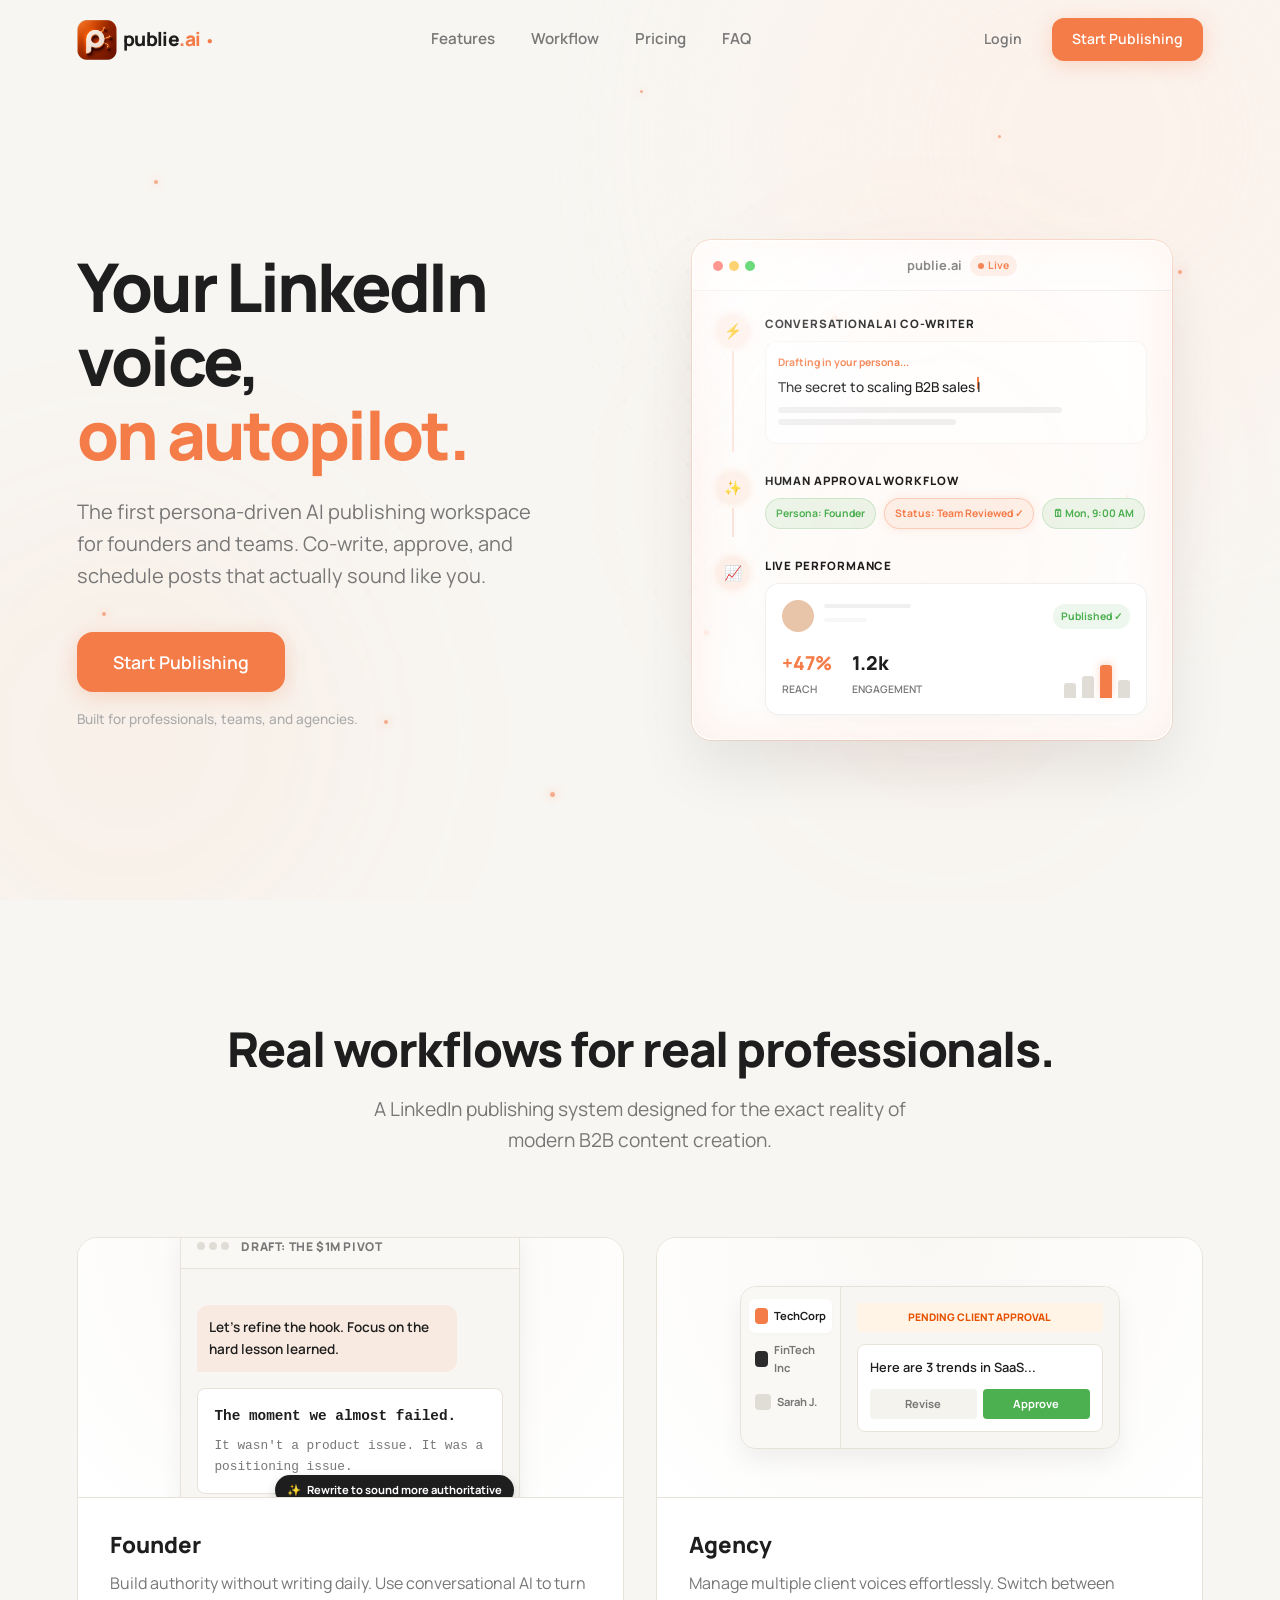
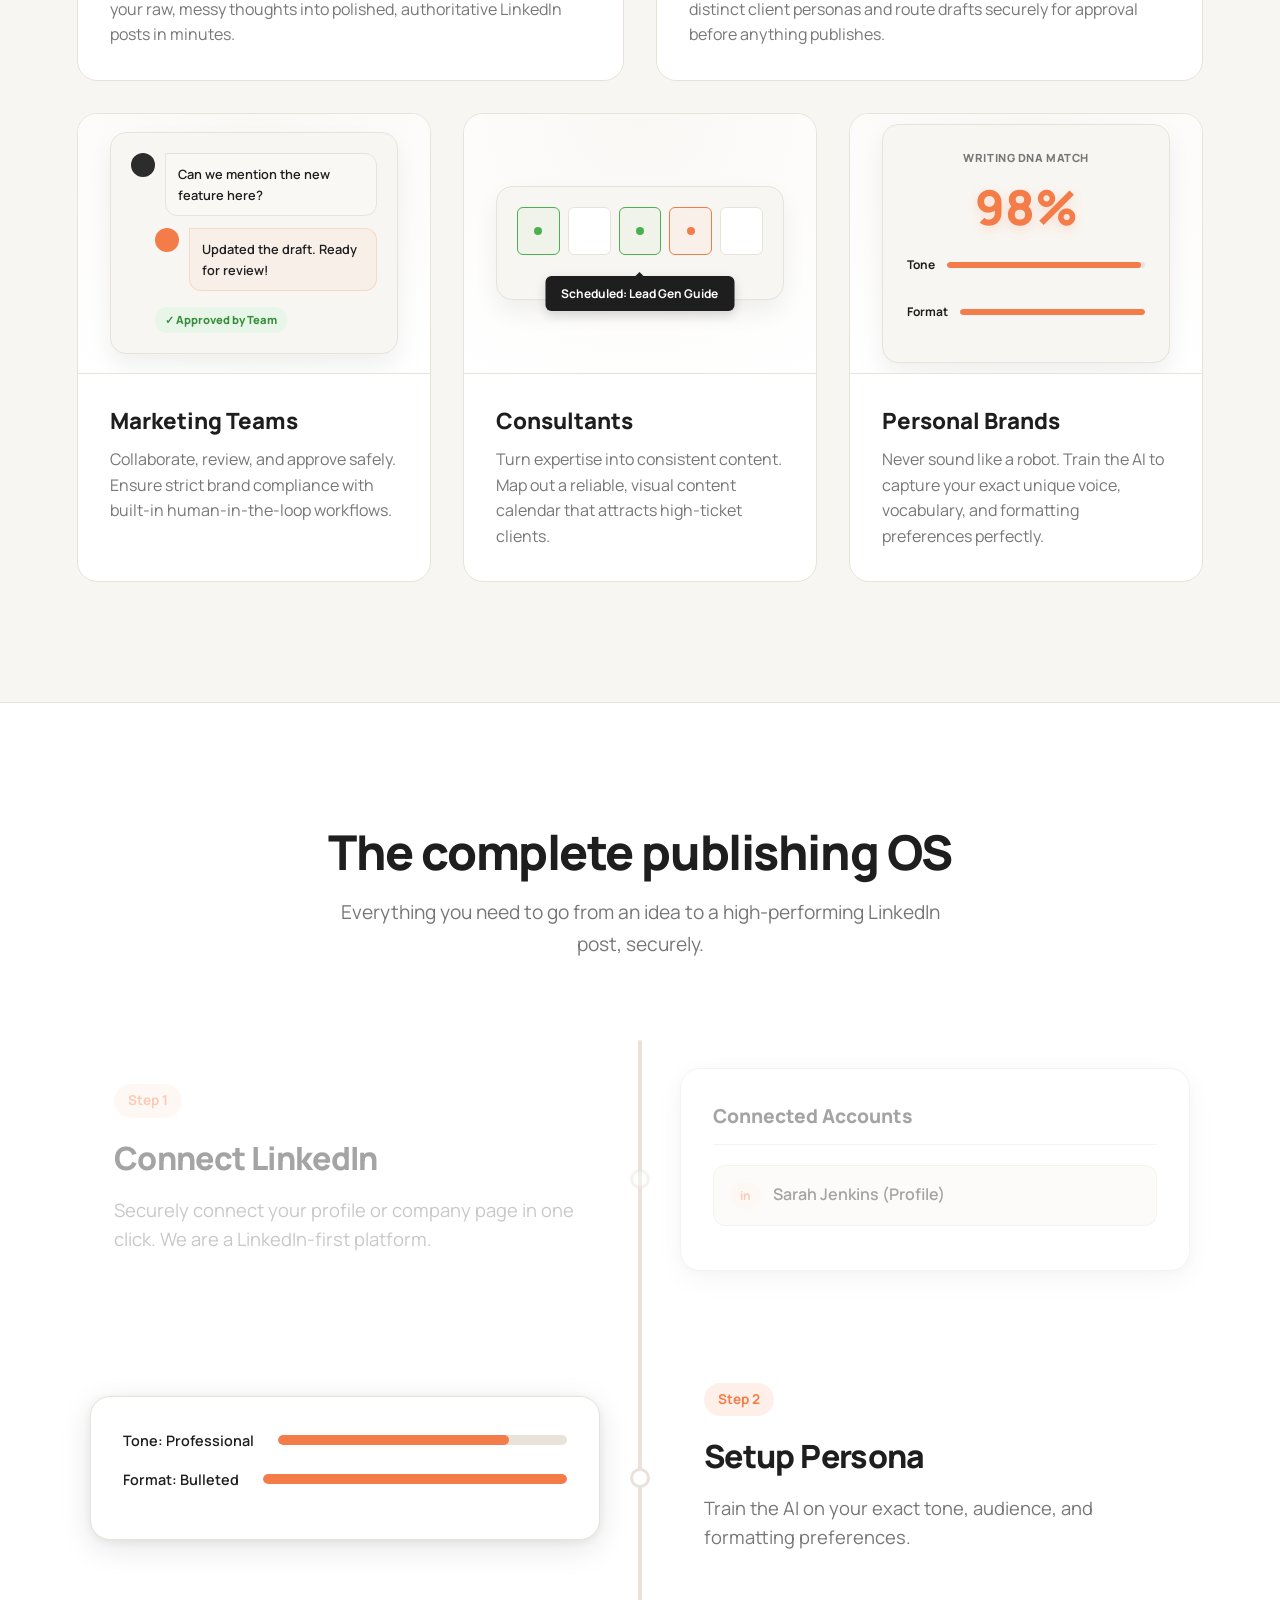
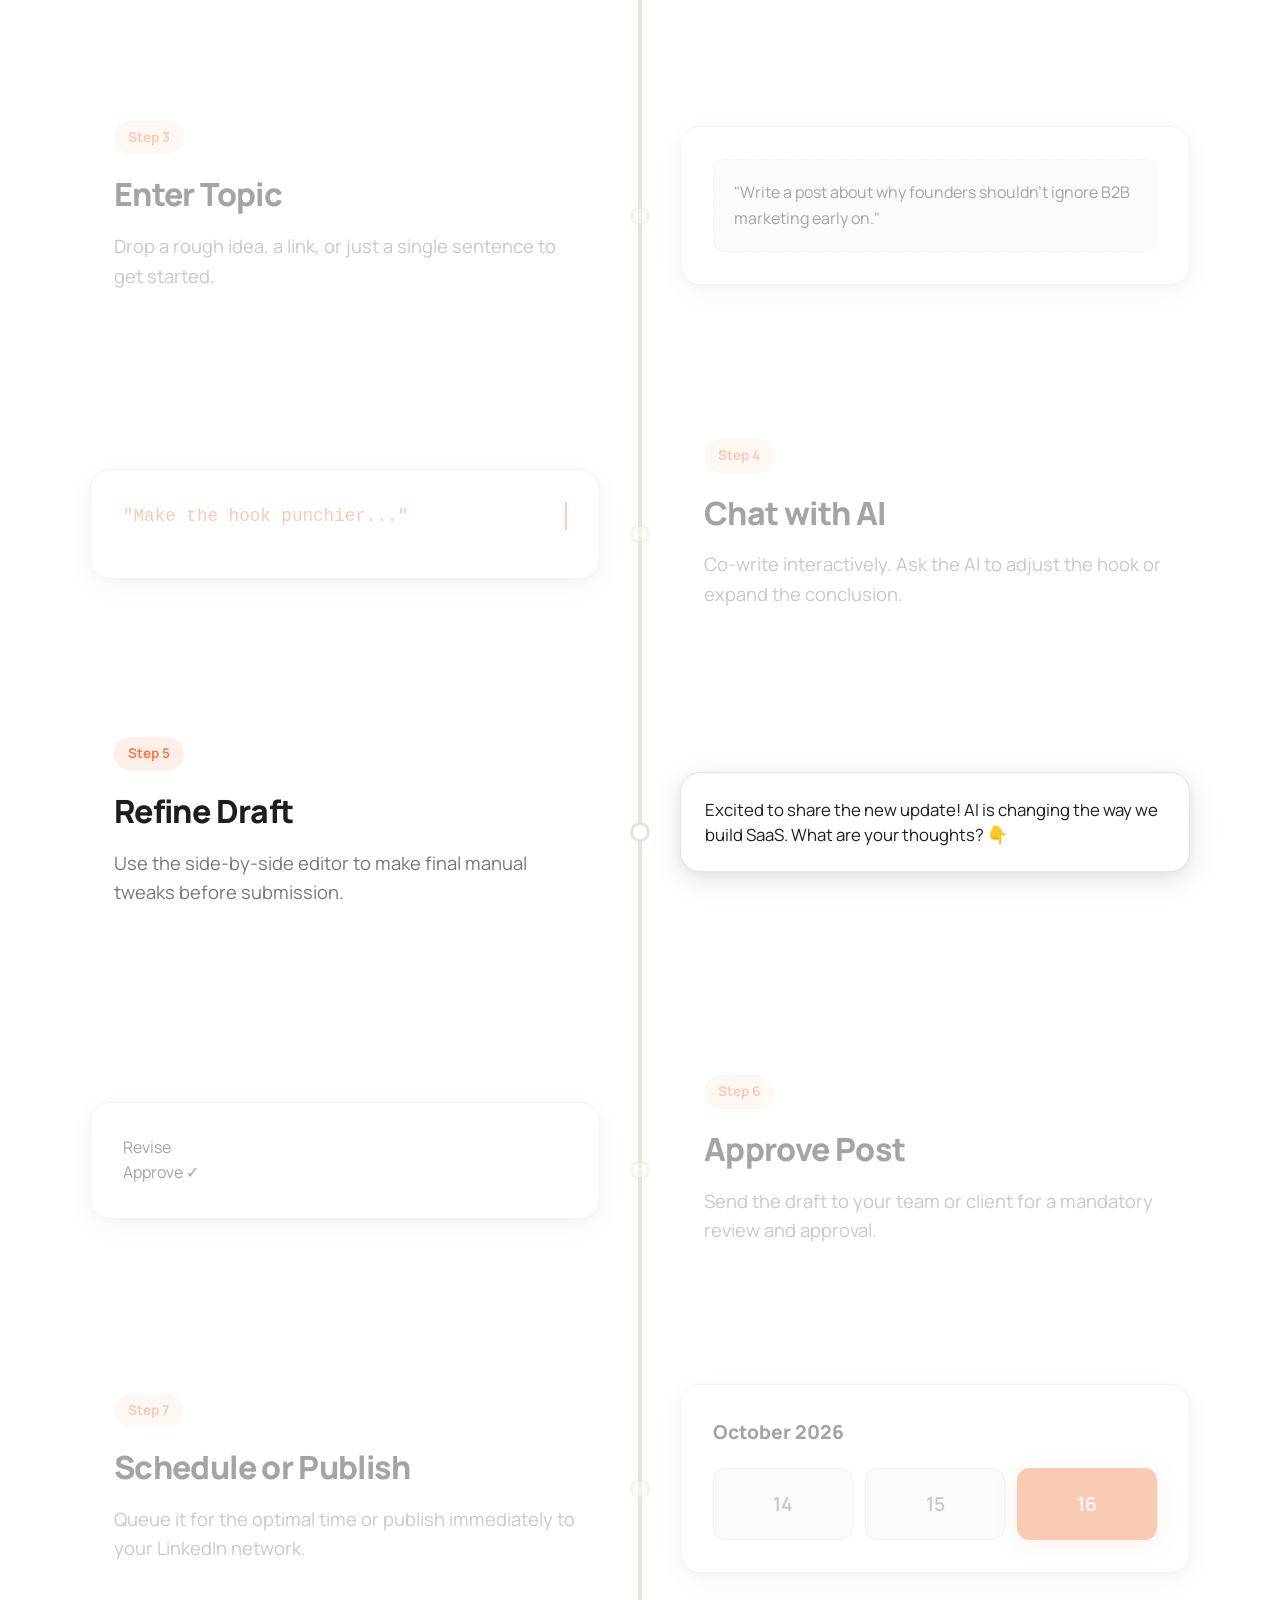
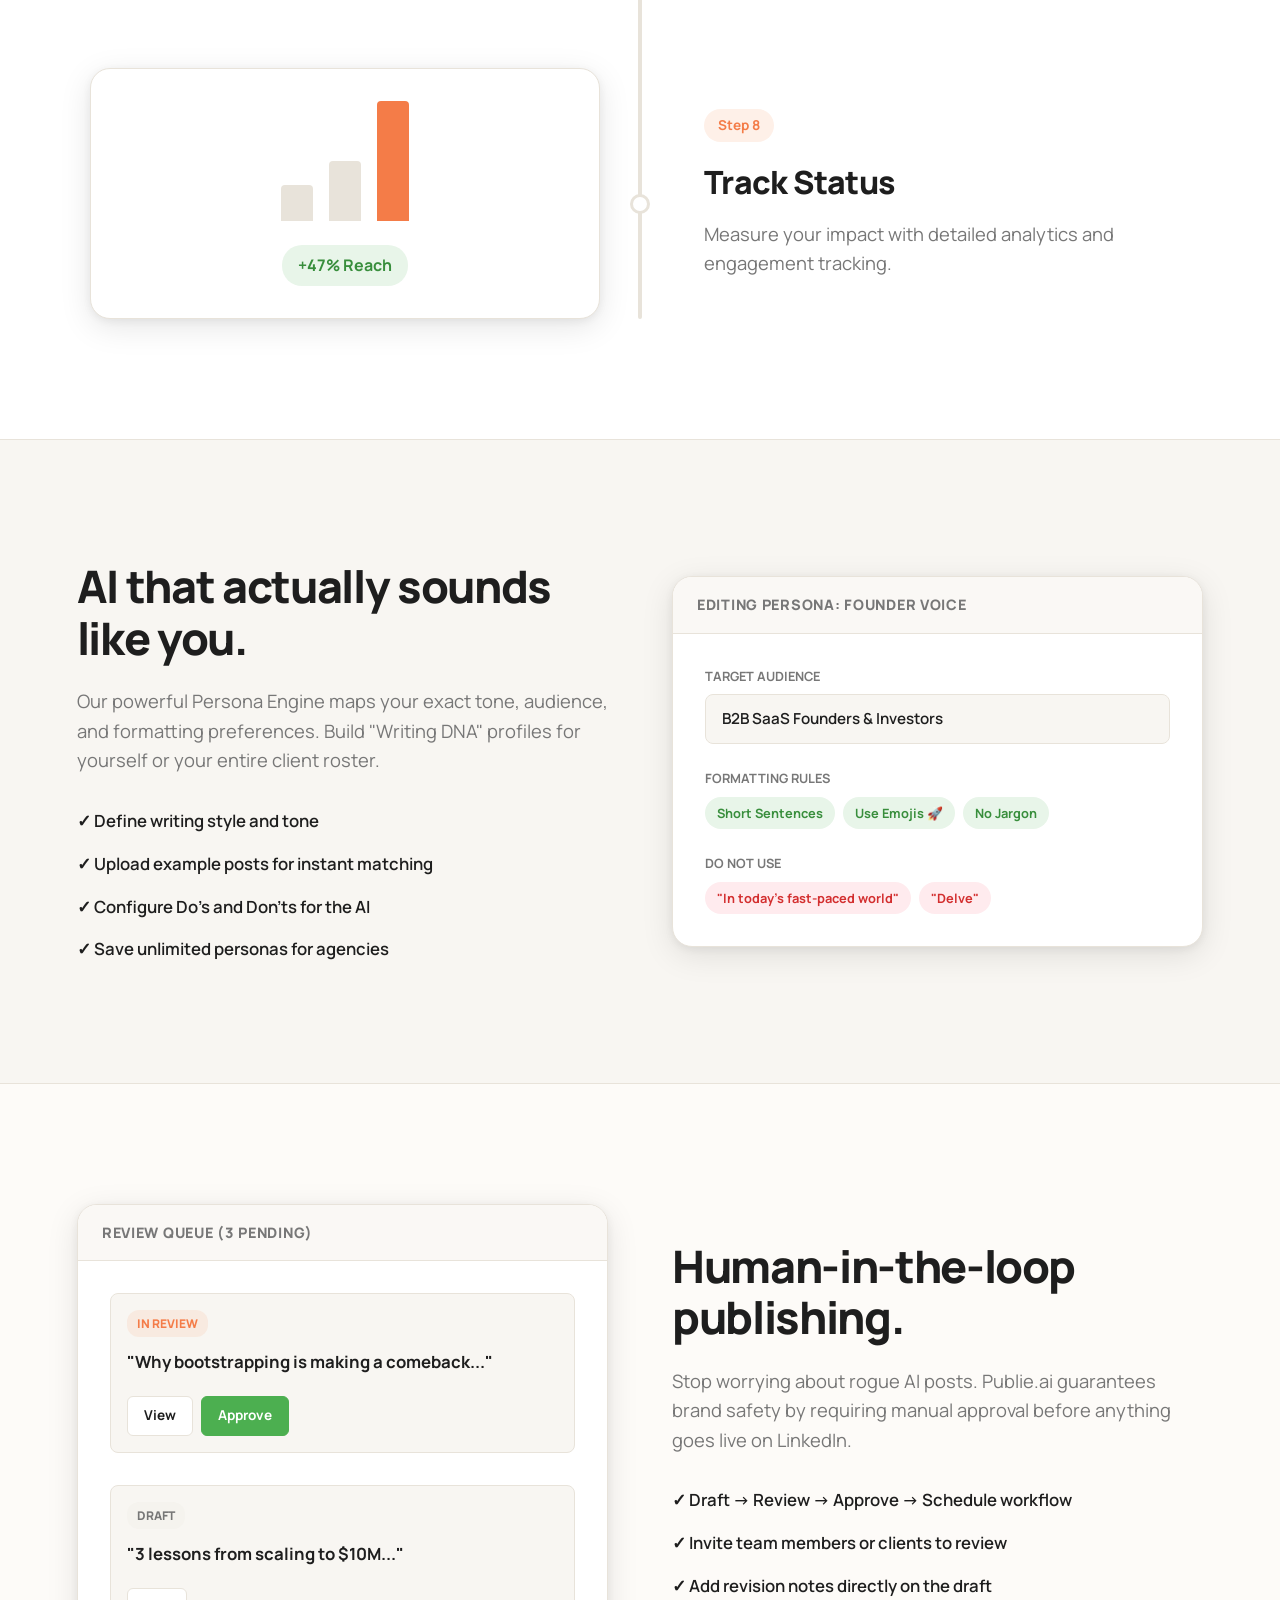
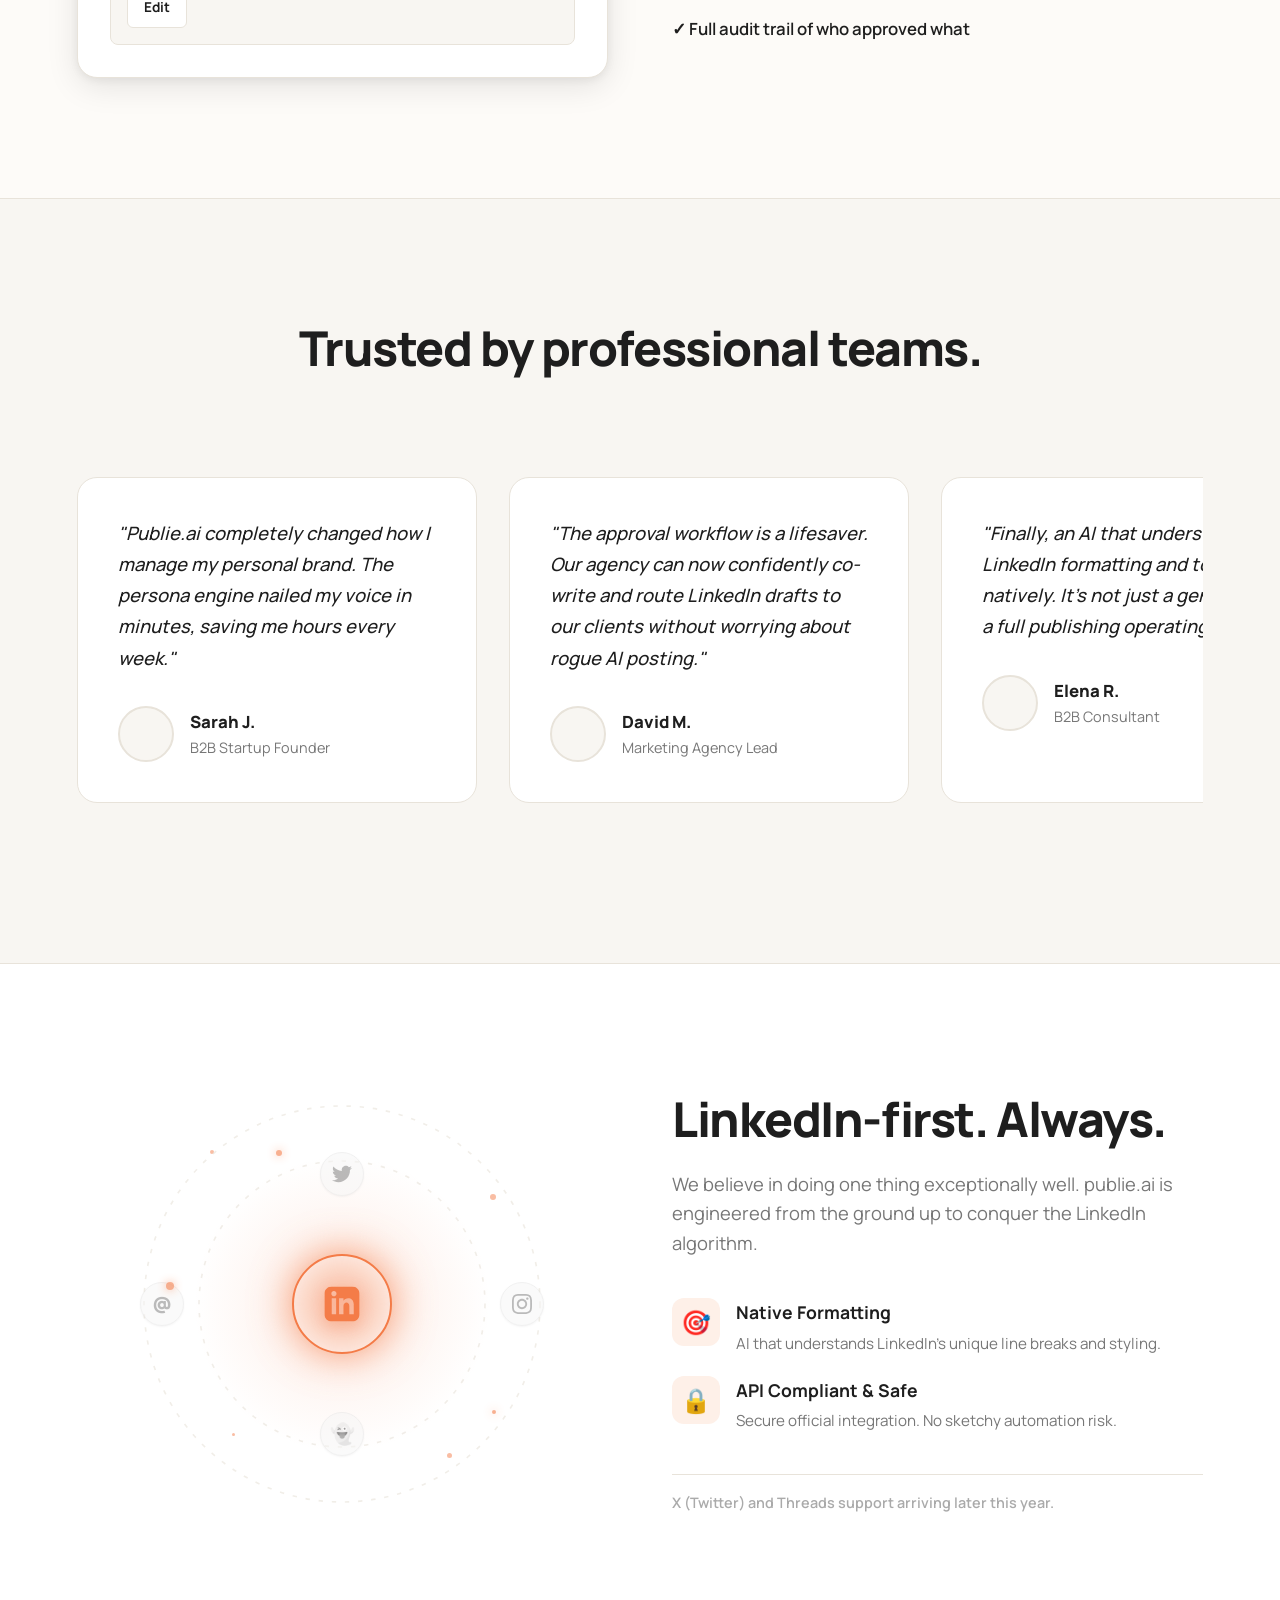
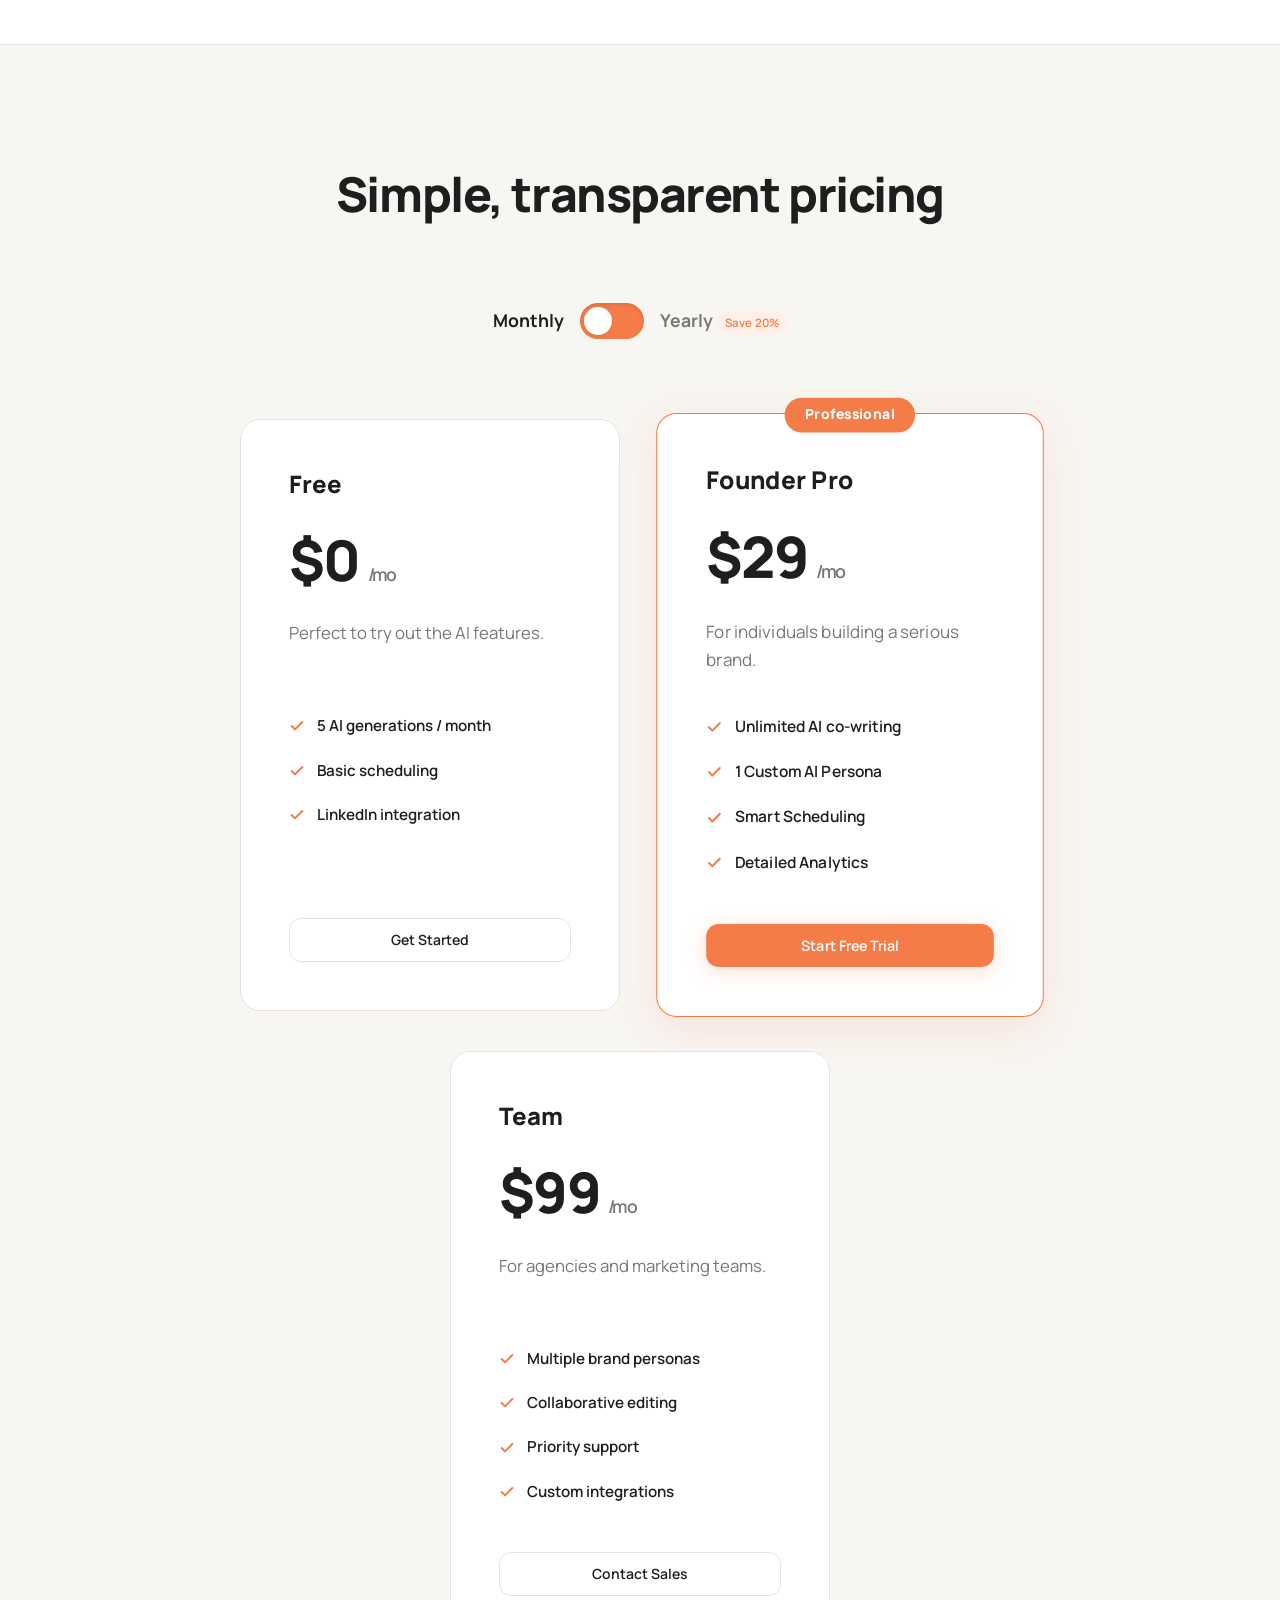
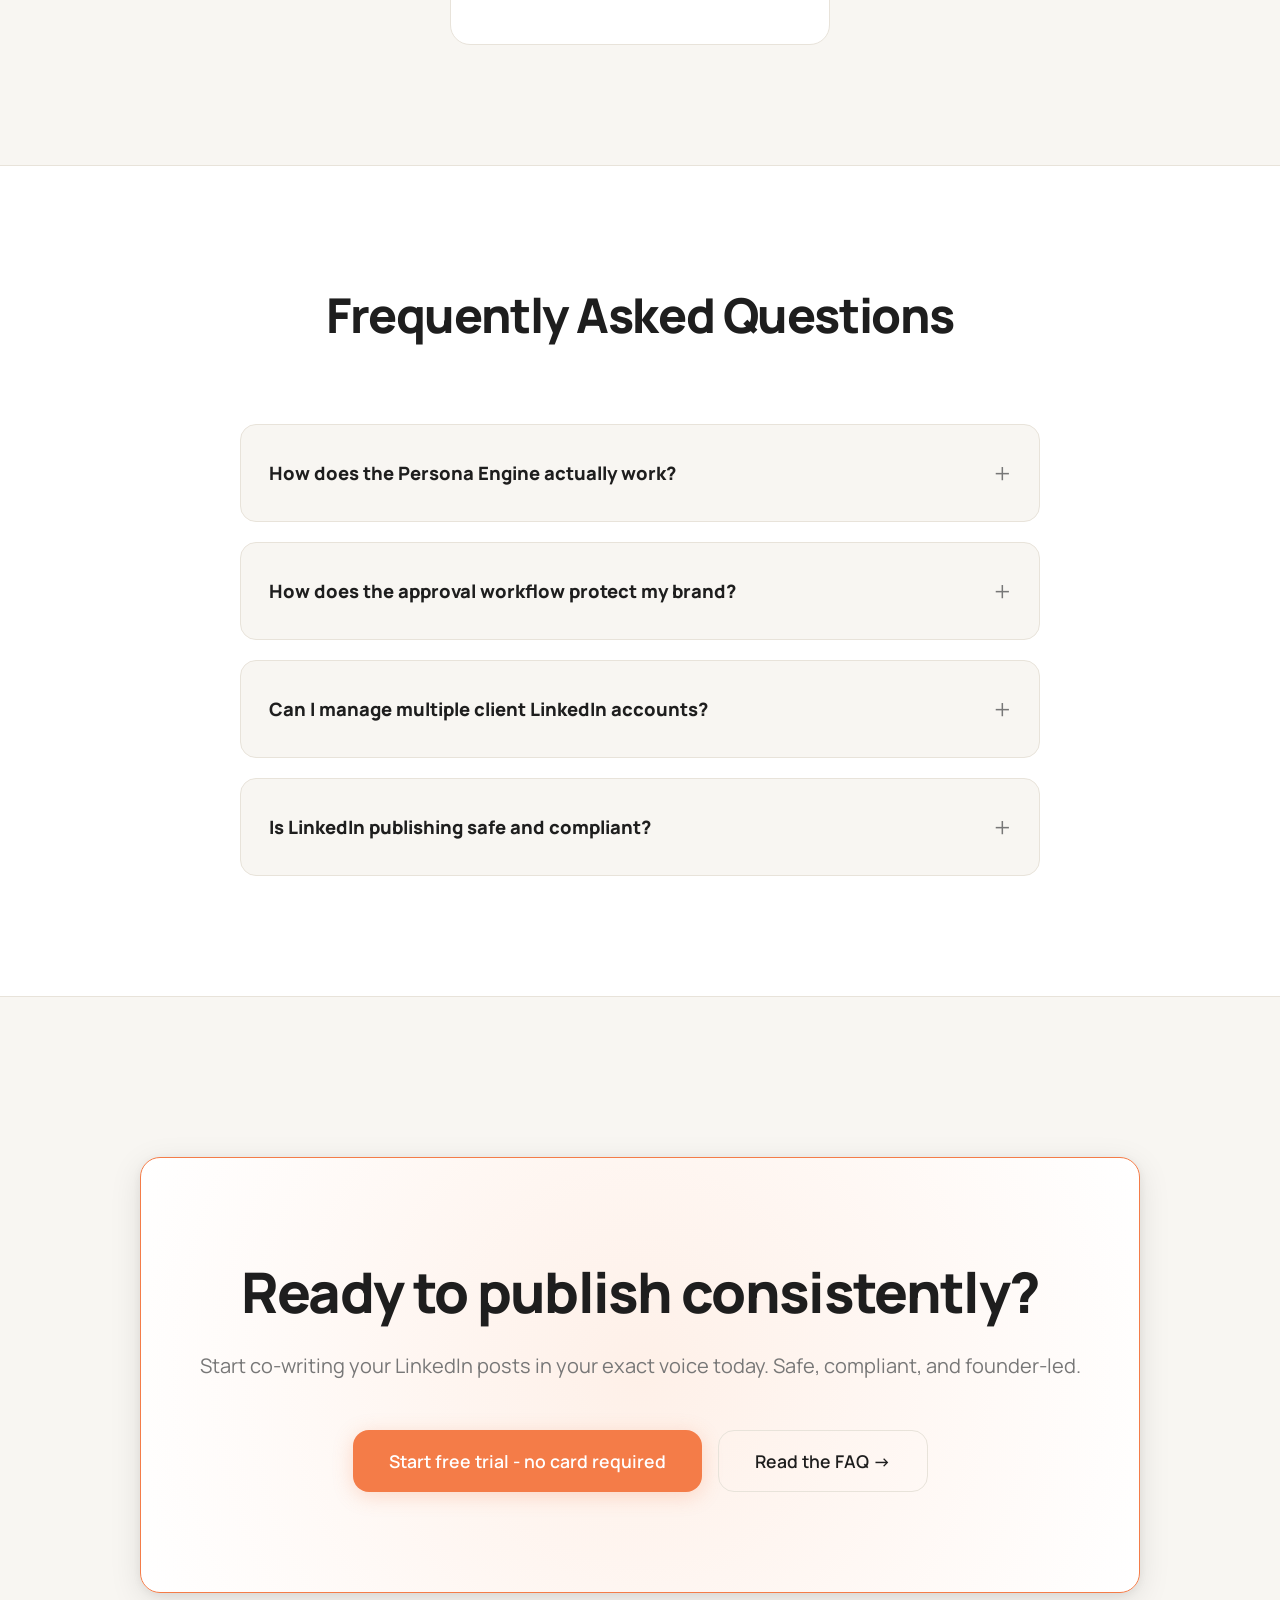
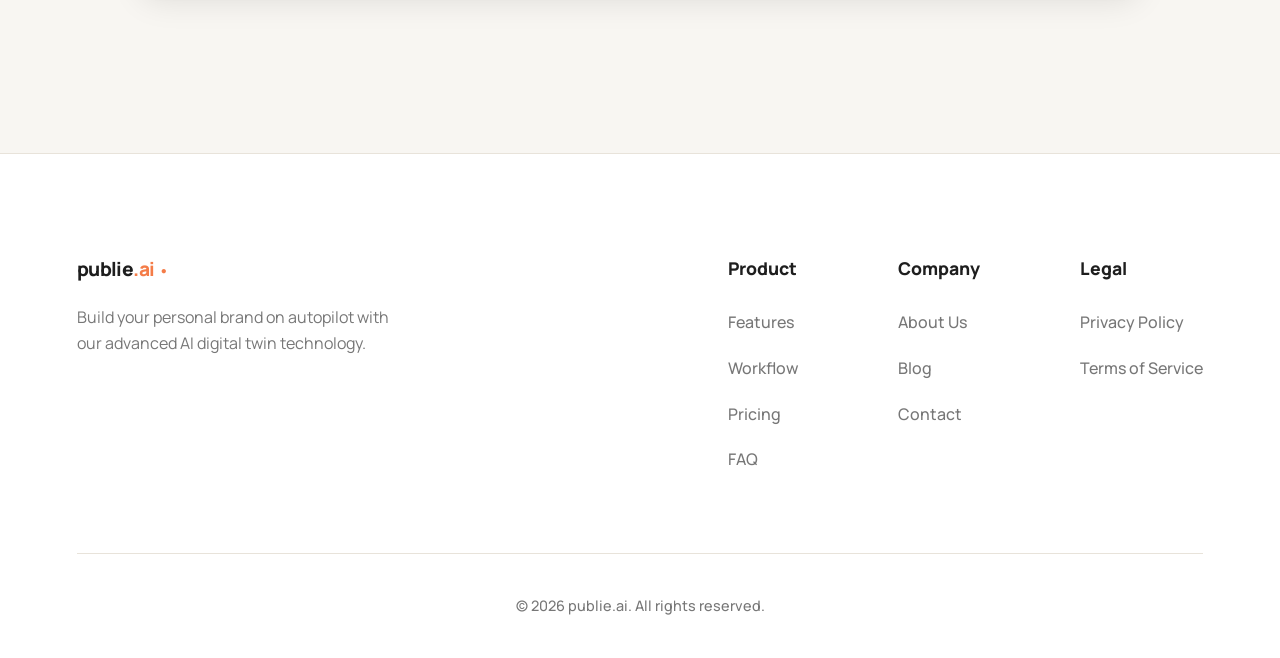
==== index.html @ 51ead38b "first commit" ====
<!DOCTYPE html>
<html lang="en">

<head>
  <meta charset="UTF-8">
  <meta name="viewport" content="width=device-width, initial-scale=1.0">
  <title>publie.ai — Build your personal brand on autopilot</title>
  <link rel="preconnect" href="https://fonts.googleapis.com" />
  <link rel="preconnect" href="https://fonts.gstatic.com" crossorigin />
  <link href="https://fonts.googleapis.com/css2?family=Manrope:wght@300;400;500;600;700;800&display=swap"
    rel="stylesheet" />
  <link rel="stylesheet" href="main.css" />
  <link rel="stylesheet" href="home.css" />
  <link rel="icon" type="image/png" href="logo.png" />
</head>

<body class="home-body">
  <!-- Navbar -->
  <nav class="navbar" id="navbar">
    <div class="logo">
      <img src="logo.png" alt="publie.ai logo" class="logo-img">
      <span class="logo-text">publie<span class="logo-dot">.ai</span></span>
      <span class="logo-badge">●</span>
    </div>
    <ul class="nav-links">
      <li><a href="#features">Features</a></li>
      <li><a href="#workflow">Workflow</a></li>
      <li><a href="#pricing">Pricing</a></li>
      <li><a href="#faq">FAQ</a></li>
    </ul>
    <div class="nav-actions">
      <a href="https://publie-ai-app.divamtech.com/#/sign-in" target="_blank" class="btn btn-ghost">Login</a>
      <a href="https://publie-ai-app.divamtech.com/#/sign-in" target="_blank" class="btn btn-primary">Start Publishing</a>
    </div>
  </nav>

  <main>
    <!-- Hero Section -->
    <section class="hero" id="hero">
      <!-- Ambient Background Elements -->
      <div class="hero-ambient-bg">
        <div class="ambient-orb orb-a"></div>
        <div class="ambient-orb orb-b"></div>
        <div class="ambient-grid"></div>
        <!-- Floating particles -->
        <div class="particle" style="--x:12%;--y:20%;--s:4px;--d:0s;--dur:8s"></div>
        <div class="particle" style="--x:78%;--y:15%;--s:3px;--d:1.2s;--dur:10s"></div>
        <div class="particle" style="--x:55%;--y:70%;--s:5px;--d:2.5s;--dur:9s"></div>
        <div class="particle" style="--x:88%;--y:55%;--s:3px;--d:0.5s;--dur:11s"></div>
        <div class="particle" style="--x:30%;--y:80%;--s:4px;--d:3s;--dur:7s"></div>
        <div class="particle" style="--x:65%;--y:35%;--s:6px;--d:1.8s;--dur:12s"></div>
        <div class="particle" style="--x:20%;--y:50%;--s:3px;--d:4s;--dur:8s"></div>
        <div class="particle" style="--x:92%;--y:30%;--s:4px;--d:0.8s;--dur:9s"></div>
        <div class="particle" style="--x:43%;--y:88%;--s:5px;--d:2s;--dur:10s"></div>
        <div class="particle" style="--x:72%;--y:65%;--s:3px;--d:3.5s;--dur:7s"></div>
        <div class="particle" style="--x:8%;--y:68%;--s:4px;--d:1s;--dur:11s"></div>
        <div class="particle" style="--x:50%;--y:10%;--s:3px;--d:4.5s;--dur:9s"></div>
      </div>

      <div class="hero-left">
        <h1 class="hero-title">Your LinkedIn voice, <br /><span class="text-accent">on autopilot.</span></h1>
        <p class="hero-subtitle">The first persona-driven AI publishing workspace for founders and teams. Co-write,
          approve, and schedule posts that actually sound like you.</p>
        <div class="hero-cta-wrapper">
          <a href="https://publie-ai-app.divamtech.com/#/sign-in" target="_blank" class="btn btn-primary btn-lg">Start Publishing</a>
          <p class="hero-trust">Built for professionals, teams, and agencies.</p>
        </div>
      </div>

      <div class="hero-right">

        <!-- Cinematic Background Effects -->
        <div class="hero-cine-bg">
          <div class="cine-glow main"></div>
          <div class="cine-glow accent"></div>
          <svg class="cine-streams" viewBox="0 0 500 600" preserveAspectRatio="none">
            <path d="M 120 600 L 120 0" class="c-stream s1" />
            <path d="M 250 600 L 250 0" class="c-stream s2" />
            <path d="M 380 600 L 380 0" class="c-stream s3" />
          </svg>
        </div>

        <!-- Unified OS Window -->
        <div class="os-window">
          <div class="os-glass-overlay"></div>

          <!-- Top Bar -->
          <div class="os-topbar">
            <div class="os-mac-dots"><span></span><span></span><span></span></div>
            <div class="os-title">publie.ai <span class="os-live-status"><span class="pulse-dot"></span> Live</span>
            </div>
          </div>

          <div class="os-body">
            <!-- Phase 1: Generation -->
            <div class="os-phase">
              <div class="os-icon-col">
                <div class="os-phase-icon">⚡</div>
                <div class="os-flow-line">
                  <div class="flow-dot"></div>
                </div>
              </div>
              <div class="os-content-col">
                <div class="os-phase-title">Conversational AI Co-writer</div>
                <div class="os-gen-box">
                  <div class="os-gen-header">Drafting in your persona...</div>
                  <div class="os-gen-typing">The secret to scaling B2B sales<span class="cursor">|</span></div>
                  <div class="os-skel w-80"></div>
                  <div class="os-skel w-50"></div>
                </div>
              </div>
            </div>

            <!-- Phase 2: Refinement -->
            <div class="os-phase">
              <div class="os-icon-col">
                <div class="os-phase-icon">✨</div>
                <div class="os-flow-line">
                  <div class="flow-dot d1"></div>
                </div>
              </div>
              <div class="os-content-col">
                <div class="os-phase-title">Human Approval Workflow</div>
                <div class="os-tags-row">
                  <div class="os-tag done">Persona: Founder</div>
                  <div class="os-tag active">Status: Team Reviewed ✓</div>
                  <div class="os-tag done">🗓 Mon, 9:00 AM</div>
                </div>
              </div>
            </div>

            <!-- Phase 3: Performance -->
            <div class="os-phase last">
              <div class="os-icon-col">
                <div class="os-phase-icon">📈</div>
              </div>
              <div class="os-content-col">
                <div class="os-phase-title">Live Performance</div>
                <div class="os-perf-card">
                  <div class="os-perf-header">
                    <div class="os-avatar"></div>
                    <div class="os-meta">
                      <div class="os-skel h-sm w-40"></div>
                      <div class="os-skel h-sm w-20 light"></div>
                    </div>
                    <div class="os-pub-badge">Published ✓</div>
                  </div>
                  <div class="os-perf-stats">
                    <div class="os-stat-item">
                      <div class="os-stat-val">+47%</div>
                      <div class="os-stat-lbl">Reach</div>
                    </div>
                    <div class="os-stat-item">
                      <div class="os-stat-val">1.2k</div>
                      <div class="os-stat-lbl">Engagement</div>
                    </div>
                    <div class="os-chart">
                      <div class="os-bar" style="--h: 40%"></div>
                      <div class="os-bar" style="--h: 60%"></div>
                      <div class="os-bar peak" style="--h: 90%"></div>
                      <div class="os-bar" style="--h: 50%"></div>
                    </div>
                  </div>
                </div>
              </div>
            </div>
          </div>
        </div>

      </div>


    </section>

    <!-- Built For Section (Bento Grid) -->
    <section class="built-for" id="features">
      <div class="section-header text-center">
        <h2>Real workflows for real professionals.</h2>
        <p>A LinkedIn publishing system designed for the exact reality of modern B2B content creation.</p>
      </div>
      <div class="bento-grid">

        <!-- 1. Founders (Large) -->
        <div class="bento-card card-large premium-card">
          <div class="bento-visual">
            <div class="bento-mockup founder-mock">
              <div class="mock-header">
                <div class="dots"><span class="dot"></span><span class="dot"></span><span class="dot"></span></div>
                <div class="mock-title">Draft: The $1M Pivot</div>
              </div>
              <div class="mock-body">
                <div class="ai-chat-bubble">Let's refine the hook. Focus on the hard lesson learned.</div>
                <div class="editor-pane">
                  <div class="line title">The moment we almost failed.</div>
                  <div class="line sub">It wasn't a product issue. It was a positioning issue.</div>
                  <div class="ai-suggestion-glow">
                    <span class="icon">✨</span> <span class="text">Rewrite to sound more authoritative</span>
                  </div>
                </div>
              </div>
            </div>
          </div>
          <div class="bento-content">
            <h3>Founder</h3>
            <p>Build authority without writing daily. Use conversational AI to turn your raw, messy thoughts into
              polished, authoritative LinkedIn posts in minutes.</p>
          </div>
        </div>

        <!-- 2. Agency (Large) -->
        <div class="bento-card card-large premium-card">
          <div class="bento-visual">
            <div class="bento-mockup agency-mock">
              <div class="mock-sidebar">
                <div class="ws-switcher">
                  <div class="ws-item active">
                    <div class="av c1"></div>TechCorp
                  </div>
                  <div class="ws-item">
                    <div class="av c2"></div>FinTech Inc
                  </div>
                  <div class="ws-item">
                    <div class="av c3"></div>Sarah J.
                  </div>
                </div>
              </div>
              <div class="mock-main">
                <div class="status-banner review">Pending Client Approval</div>
                <div class="mock-card-mini">
                  <div class="mini-text">Here are 3 trends in SaaS...</div>
                  <div class="action-row">
                    <div class="btn-xs reject">Revise</div>
                    <div class="btn-xs approve">Approve</div>
                  </div>
                </div>
              </div>
            </div>
          </div>
          <div class="bento-content">
            <h3>Agency</h3>
            <p>Manage multiple client voices effortlessly. Switch between distinct client personas and route drafts
              securely for approval before anything publishes.</p>
          </div>
        </div>

        <!-- 3. Marketing Teams (Medium) -->
        <div class="bento-card card-medium premium-card">
          <div class="bento-visual">
            <div class="bento-mockup team-mock">
              <div class="comment-thread">
                <div class="comment">
                  <div class="av t1"></div>
                  <div class="c-text">Can we mention the new feature here?</div>
                </div>
                <div class="comment reply">
                  <div class="av t2"></div>
                  <div class="c-text">Updated the draft. Ready for review!</div>
                </div>
              </div>
              <div class="status-pill approved">✓ Approved by Team</div>
            </div>
          </div>
          <div class="bento-content">
            <h3>Marketing Teams</h3>
            <p>Collaborate, review, and approve safely. Ensure strict brand compliance with built-in human-in-the-loop
              workflows.</p>
          </div>
        </div>

        <!-- 4. Consultants (Medium) -->
        <div class="bento-card card-medium premium-card">
          <div class="bento-visual">
            <div class="bento-mockup consultant-mock">
              <div class="macro-calendar">
                <div class="cal-week">
                  <div class="c-day pub"><span class="dot"></span></div>
                  <div class="c-day"></div>
                  <div class="c-day pub"><span class="dot"></span></div>
                  <div class="c-day sched"><span class="dot"></span></div>
                  <div class="c-day"></div>
                </div>
                <div class="cal-tooltip">Scheduled: Lead Gen Guide</div>
              </div>
            </div>
          </div>
          <div class="bento-content">
            <h3>Consultants</h3>
            <p>Turn expertise into consistent content. Map out a reliable, visual content calendar that attracts
              high-ticket clients.</p>
          </div>
        </div>

        <!-- 5. Personal Brands (Medium) -->
        <div class="bento-card card-medium premium-card">
          <div class="bento-visual">
            <div class="bento-mockup brand-mock">
              <div class="dna-profile">
                <div class="dna-header">Writing DNA Match</div>
                <div class="dna-score">98%</div>
                <div class="dna-bars">
                  <div class="bar-row"><span>Tone</span>
                    <div class="bar">
                      <div class="fill f-tone"></div>
                    </div>
                  </div>
                  <div class="bar-row"><span>Format</span>
                    <div class="bar">
                      <div class="fill f-format"></div>
                    </div>
                  </div>
                </div>
              </div>
            </div>
          </div>
          <div class="bento-content">
            <h3>Personal Brands</h3>
            <p>Never sound like a robot. Train the AI to capture your exact unique voice, vocabulary, and formatting
              preferences perfectly.</p>
          </div>
        </div>

      </div>
    </section>

    <!-- Unified Interactive Workflow Timeline -->
    <section class="workflow-section" id="workflow">
      <div class="section-header text-center">
        <h2>The complete publishing OS</h2>
        <p>Everything you need to go from an idea to a high-performing LinkedIn post, securely.</p>
      </div>
      <div class="workflow-container">
        <div class="workflow-path">
          <div class="workflow-path-fill" id="workflow-path-fill"></div>
        </div>

        <!-- Step 1 -->
        <div class="workflow-step" data-step="1">
          <div class="workflow-node"></div>
          <div class="step-content">
            <div class="step-badge">Step 1</div>
            <h3>Connect LinkedIn</h3>
            <p>Securely connect your profile or company page in one click. We are a LinkedIn-first platform.</p>
          </div>
          <div class="step-visual">
            <div class="mock-ui">
              <div class="mock-header">Connected Accounts</div>
              <div class="mock-item"><span class="tag linkedin-tag">in</span> Sarah Jenkins (Profile)</div>
            </div>
          </div>
        </div>

        <!-- Step 2 -->
        <div class="workflow-step reverse" data-step="2">
          <div class="workflow-node"></div>
          <div class="step-content">
            <div class="step-badge">Step 2</div>
            <h3>Setup Persona</h3>
            <p>Train the AI on your exact tone, audience, and formatting preferences.</p>
          </div>
          <div class="step-visual">
            <div class="mock-ui persona-ui">
              <div class="persona-bars">
                <div class="bar-row"><span>Tone: Professional</span>
                  <div class="bar">
                    <div class="fill" style="width:80%"></div>
                  </div>
                </div>
                <div class="bar-row"><span>Format: Bulleted</span>
                  <div class="bar">
                    <div class="fill" style="width:100%"></div>
                  </div>
                </div>
              </div>
            </div>
          </div>
        </div>

        <!-- Step 3 -->
        <div class="workflow-step" data-step="3">
          <div class="workflow-node"></div>
          <div class="step-content">
            <div class="step-badge">Step 3</div>
            <h3>Enter Topic</h3>
            <p>Drop a rough idea, a link, or just a single sentence to get started.</p>
          </div>
          <div class="step-visual">
            <div class="mock-ui tool-ui">
              <div class="text-block">"Write a post about why founders shouldn't ignore B2B marketing early on."</div>
            </div>
          </div>
        </div>

        <!-- Step 4 -->
        <div class="workflow-step reverse" data-step="4">
          <div class="workflow-node"></div>
          <div class="step-content">
            <div class="step-badge">Step 4</div>
            <h3>Chat with AI</h3>
            <p>Co-write interactively. Ask the AI to adjust the hook or expand the conclusion.</p>
          </div>
          <div class="step-visual">
            <div class="mock-ui generate-ui">
              <div class="typing-effect">"Make the hook punchier..."</div>
              <div class="generated-block skeleton-block mt-4"></div>
              <div class="generated-block skeleton-block"></div>
            </div>
          </div>
        </div>

        <!-- Step 5 -->
        <div class="workflow-step" data-step="5">
          <div class="workflow-node"></div>
          <div class="step-content">
            <div class="step-badge">Step 5</div>
            <h3>Refine Draft</h3>
            <p>Use the side-by-side editor to make final manual tweaks before submission.</p>
          </div>
          <div class="step-visual">
            <div class="mock-ui linkedin-mock">
              <div class="li-body">Excited to share the new update! AI is changing the way we build SaaS. What are your
                thoughts? 👇</div>
            </div>
          </div>
        </div>

        <!-- Step 6 -->
        <div class="workflow-step reverse" data-step="6">
          <div class="workflow-node"></div>
          <div class="step-content">
            <div class="step-badge">Step 6</div>
            <h3>Approve Post</h3>
            <p>Send the draft to your team or client for a mandatory review and approval.</p>
          </div>
          <div class="step-visual">
            <div class="mock-ui">
              <div class="approval-action">
                <div class="btn-sm btn-reject">Revise</div>
                <div class="btn-sm btn-approve">Approve ✓</div>
              </div>
            </div>
          </div>
        </div>

        <!-- Step 7 -->
        <div class="workflow-step" data-step="7">
          <div class="workflow-node"></div>
          <div class="step-content">
            <div class="step-badge">Step 7</div>
            <h3>Schedule or Publish</h3>
            <p>Queue it for the optimal time or publish immediately to your LinkedIn network.</p>
          </div>
          <div class="step-visual">
            <div class="mock-ui calendar-ui">
              <div class="cal-header">October 2026</div>
              <div class="cal-grid">
                <div class="cal-day">14</div>
                <div class="cal-day">15</div>
                <div class="cal-day active">16</div>
              </div>
            </div>
          </div>
        </div>

        <!-- Step 8 -->
        <div class="workflow-step reverse" data-step="8">
          <div class="workflow-node"></div>
          <div class="step-content">
            <div class="step-badge">Step 8</div>
            <h3>Track Status</h3>
            <p>Measure your impact with detailed analytics and engagement tracking.</p>
          </div>
          <div class="step-visual">
            <div class="mock-ui chart-ui">
              <div class="chart-bars">
                <div class="chart-bar h-1"></div>
                <div class="chart-bar h-2"></div>
                <div class="chart-bar h-5"></div>
              </div>
              <div class="chart-label">+47% Reach</div>
            </div>
          </div>
        </div>
      </div>
    </section>

    <!-- NEW SECTION: Persona Engine -->
    <section class="persona-section">
      <div class="feature-split-container">
        <div class="fs-content">
          <h2>AI that actually sounds like you.</h2>
          <p>Our powerful Persona Engine maps your exact tone, audience, and formatting preferences. Build "Writing DNA"
            profiles for yourself or your entire client roster.</p>
          <ul class="feature-list">
            <li>✓ Define writing style and tone</li>
            <li>✓ Upload example posts for instant matching</li>
            <li>✓ Configure Do's and Don'ts for the AI</li>
            <li>✓ Save unlimited personas for agencies</li>
          </ul>
        </div>
        <div class="fs-visual">
          <div class="premium-ui-block">
            <div class="ui-block-header">Editing Persona: Founder Voice</div>
            <div class="ui-block-body">
              <div class="ui-field">
                <label>Target Audience</label>
                <div class="ui-input">B2B SaaS Founders & Investors</div>
              </div>
              <div class="ui-field">
                <label>Formatting Rules</label>
                <div class="ui-tags"><span class="t-tag">Short Sentences</span><span class="t-tag">Use Emojis
                    🚀</span><span class="t-tag">No Jargon</span></div>
              </div>
              <div class="ui-field">
                <label>Do Not Use</label>
                <div class="ui-tags error"><span class="t-tag">"In today's fast-paced world"</span><span
                    class="t-tag">"Delve"</span></div>
              </div>
            </div>
          </div>
        </div>
      </div>
    </section>

    <!-- NEW SECTION: Approval Workflow -->
    <section class="approval-section">
      <div class="feature-split-container reverse-split">
        <div class="fs-content">
          <h2>Human-in-the-loop publishing.</h2>
          <p>Stop worrying about rogue AI posts. Publie.ai guarantees brand safety by requiring manual approval before
            anything goes live on LinkedIn.</p>
          <ul class="feature-list">
            <li>✓ Draft → Review → Approve → Schedule workflow</li>
            <li>✓ Invite team members or clients to review</li>
            <li>✓ Add revision notes directly on the draft</li>
            <li>✓ Full audit trail of who approved what</li>
          </ul>
        </div>
        <div class="fs-visual">
          <div class="premium-ui-block">
            <div class="ui-block-header">Review Queue (3 Pending)</div>
            <div class="ui-block-body">
              <div class="review-item">
                <div class="ri-status review-color">In Review</div>
                <div class="ri-title">"Why bootstrapping is making a comeback..."</div>
                <div class="ri-actions">
                  <span class="act-btn">View</span>
                  <span class="act-btn primary">Approve</span>
                </div>
              </div>
              <div class="review-item mt-2">
                <div class="ri-status draft-color">Draft</div>
                <div class="ri-title">"3 lessons from scaling to $10M..."</div>
                <div class="ri-actions">
                  <span class="act-btn">Edit</span>
                </div>
              </div>
            </div>
          </div>
        </div>
      </div>
    </section>

    <!-- Testimonials -->
    <section class="testimonials">
      <div class="section-header text-center">
        <h2>Trusted by professional teams.</h2>
      </div>
      <div class="testimonials-carousel">
        <div class="testimonial-card">
          <div class="t-text">"Publie.ai completely changed how I manage my personal brand. The persona engine nailed my
            voice in minutes, saving me hours every week."</div>
          <div class="t-author">
            <div class="t-avatar av-1"></div>
            <div class="t-info"><strong>Sarah J.</strong><span>B2B Startup Founder</span></div>
          </div>
        </div>
        <div class="testimonial-card">
          <div class="t-text">"The approval workflow is a lifesaver. Our agency can now confidently co-write and route
            LinkedIn drafts to our clients without worrying about rogue AI posting."</div>
          <div class="t-author">
            <div class="t-avatar av-2"></div>
            <div class="t-info"><strong>David M.</strong><span>Marketing Agency Lead</span></div>
          </div>
        </div>
        <div class="testimonial-card">
          <div class="t-text">"Finally, an AI that understands LinkedIn formatting and tone natively. It's not just a
            generator; it's a full publishing operating system."</div>
          <div class="t-author">
            <div class="t-avatar av-3"></div>
            <div class="t-info"><strong>Elena R.</strong><span>B2B Consultant</span></div>
          </div>
        </div>
      </div>
    </section>

    <!-- Integrations -->
    <section class="integrations">
      <div class="integrations-inner">
        <!-- Left: Orbit -->
        <div class="integrations-visual">
          <div class="integration-orbit">
            <!-- Ambient Background -->
            <div class="ambient-glow"></div>
            <div class="ambient-particles">
              <div class="a-dot d1"></div>
              <div class="a-dot d2"></div>
              <div class="a-dot d3"></div>
              <div class="a-dot d4"></div>
            </div>

            <div class="center-core">
              <div class="core-glow"></div>
              <div class="core-glow-pulse"></div>
              <div class="linkedin-logo">
                <svg width="32" height="32" viewBox="0 0 24 24" fill="currentColor">
                  <path
                    d="M19 0h-14c-2.761 0-5 2.239-5 5v14c0 2.761 2.239 5 5 5h14c2.762 0 5-2.239 5-5v-14c0-2.761-2.238-5-5-5zm-11 19h-3v-11h3v11zm-1.5-12.268c-.966 0-1.75-.79-1.75-1.764s.784-1.764 1.75-1.764 1.75.79 1.75 1.764-.783 1.764-1.75 1.764zm13.5 12.268h-3v-5.604c0-3.368-4-3.113-4 0v5.604h-3v-11h3v1.765c1.396-2.586 7-2.777 7 2.476v6.759z" />
                </svg>
              </div>
            </div>
            <!-- Orbit particles -->
            <div class="orbit-particles">
              <div class="particle p1"></div>
              <div class="particle p2"></div>
              <div class="particle p3"></div>
            </div>
            <!-- Connect lines -->
            <svg class="connect-lines" viewBox="0 0 400 400">
              <circle cx="200" cy="200" r="130" stroke="var(--border)" stroke-width="1.5" stroke-dasharray="4 8"
                fill="none" />
              <circle cx="200" cy="200" r="180" stroke="var(--border)" stroke-width="1.5" stroke-dasharray="4 8"
                fill="none" />
            </svg>
            <div class="orbit-ring inner-ring">
              <div class="int-icon secondary twitter">
                <svg width="20" height="20" viewBox="0 0 24 24" fill="currentColor">
                  <path
                    d="M24 4.557c-.883.392-1.832.656-2.828.775 1.017-.609 1.798-1.574 2.165-2.724-.951.564-2.005.974-3.127 1.195-.897-.957-2.178-1.555-3.594-1.555-3.179 0-5.515 2.966-4.797 6.045-4.091-.205-7.719-2.165-10.148-5.144-1.29 2.213-.669 5.108 1.523 6.574-.806-.026-1.566-.247-2.229-.616-.054 2.281 1.581 4.415 3.949 4.89-.693.188-1.452.232-2.224.084.626 1.956 2.444 3.379 4.6 3.419-2.07 1.623-4.678 2.348-7.29 2.04 2.179 1.397 4.768 2.212 7.548 2.212 9.142 0 14.307-7.721 13.995-14.646.962-.695 1.797-1.562 2.457-2.549z" />
                </svg>
              </div>
              <div class="int-icon secondary ghost" style="font-size: 20px;">👻</div>
            </div>
            <div class="orbit-ring outer-ring">
              <div class="int-icon secondary threads" style="font-weight: 800; font-size: 22px;">@</div>
              <div class="int-icon secondary instagram">
                <svg width="20" height="20" viewBox="0 0 24 24" fill="currentColor">
                  <path
                    d="M12 2.163c3.204 0 3.584.012 4.85.07 3.252.148 4.771 1.691 4.919 4.919.058 1.265.069 1.645.069 4.849 0 3.205-.012 3.584-.069 4.849-.149 3.225-1.664 4.771-4.919 4.919-1.266.058-1.644.07-4.85.07-3.204 0-3.584-.012-4.849-.07-3.26-.149-4.771-1.699-4.919-4.92-.058-1.265-.07-1.644-.07-4.849 0-3.204.013-3.583.07-4.849.149-3.227 1.664-4.771 4.919-4.919 1.266-.057 1.645-.069 4.849-.069zm0-2.163c-3.259 0-3.667.014-4.947.072-4.358.2-6.78 2.618-6.98 6.98-.059 1.281-.073 1.689-.073 4.948 0 3.259.014 3.668.072 4.948.2 4.358 2.618 6.78 6.98 6.98 1.281.058 1.689.072 4.948.072 3.259 0 3.668-.014 4.948-.072 4.354-.2 6.782-2.618 6.979-6.98.059-1.28.073-1.689.073-4.948 0-3.259-.014-3.667-.072-4.947-.196-4.354-2.617-6.78-6.979-6.98-1.281-.059-1.69-.073-4.949-.073zm0 5.838c-3.403 0-6.162 2.759-6.162 6.162s2.759 6.163 6.162 6.163 6.162-2.759 6.162-6.163c0-3.403-2.759-6.162-6.162-6.162zm0 10.162c-2.209 0-4-1.79-4-4 0-2.209 1.791-4 4-4s4 1.791 4 4c0 2.21-1.791 4-4 4zm6.406-11.845c-.796 0-1.441.645-1.441 1.44s.645 1.44 1.441 1.44c.795 0 1.439-.645 1.439-1.44s-.644-1.44-1.439-1.44z" />
                </svg>
              </div>
            </div>
          </div>
        </div>

        <!-- Right: Content -->
        <div class="integrations-content">
          <h2>LinkedIn-first. Always.</h2>
          <p class="int-subtitle">We believe in doing one thing exceptionally well. publie.ai is engineered from the
            ground up to conquer the LinkedIn algorithm.</p>
          <ul class="int-features">
            <li>
              <div class="feat-icon">🎯</div>
              <div>
                <strong>Native Formatting</strong>
                <span>AI that understands LinkedIn's unique line breaks and styling.</span>
              </div>
            </li>
            <li>
              <div class="feat-icon">🔒</div>
              <div>
                <strong>API Compliant & Safe</strong>
                <span>Secure official integration. No sketchy automation risk.</span>
              </div>
            </li>
          </ul>
          <p class="int-note">X (Twitter) and Threads support arriving later this year.</p>
        </div>
      </div>
    </section>

    <!-- Pricing Section -->
    <section class="pricing" id="pricing">
      <div class="section-header text-center">
        <h2>Simple, transparent pricing</h2>
      </div>
      <div class="pricing-toggle">
        <span class="monthly active">Monthly</span>
        <div class="toggle-switch"></div>
        <span class="yearly">Yearly <span class="badge badge-accent">Save 20%</span></span>
      </div>
      <div class="pricing-cards">
        <div class="pricing-card">
          <h3>Free</h3>
          <div class="price">$0<span>/mo</span></div>
          <p>Perfect to try out the AI features.</p>
          <ul class="features-list">
            <li><svg width="16" height="16" viewBox="0 0 24 24" fill="none">
                <path d="M20 6L9 17l-5-5" stroke="var(--accent)" stroke-width="3" stroke-linecap="round"
                  stroke-linejoin="round" />
              </svg> 5 AI generations / month</li>
            <li><svg width="16" height="16" viewBox="0 0 24 24" fill="none">
                <path d="M20 6L9 17l-5-5" stroke="var(--accent)" stroke-width="3" stroke-linecap="round"
                  stroke-linejoin="round" />
              </svg> Basic scheduling</li>
            <li><svg width="16" height="16" viewBox="0 0 24 24" fill="none">
                <path d="M20 6L9 17l-5-5" stroke="var(--accent)" stroke-width="3" stroke-linecap="round"
                  stroke-linejoin="round" />
              </svg> LinkedIn integration</li>
          </ul>
          <a href="https://publie-ai-app.divamtech.com/#/sign-in" target="_blank" class="btn btn-secondary w-full" style="justify-content: center;">Get Started</a>
        </div>
        <div class="pricing-card highlighted">
          <div class="popular-badge">Professional</div>
          <h3>Founder Pro</h3>
          <div class="price">$29<span>/mo</span></div>
          <p>For individuals building a serious brand.</p>
          <ul class="features-list">
            <li><svg width="16" height="16" viewBox="0 0 24 24" fill="none">
                <path d="M20 6L9 17l-5-5" stroke="var(--accent)" stroke-width="3" stroke-linecap="round"
                  stroke-linejoin="round" />
              </svg> Unlimited AI co-writing</li>
            <li><svg width="16" height="16" viewBox="0 0 24 24" fill="none">
                <path d="M20 6L9 17l-5-5" stroke="var(--accent)" stroke-width="3" stroke-linecap="round"
                  stroke-linejoin="round" />
              </svg> 1 Custom AI Persona</li>
            <li><svg width="16" height="16" viewBox="0 0 24 24" fill="none">
                <path d="M20 6L9 17l-5-5" stroke="var(--accent)" stroke-width="3" stroke-linecap="round"
                  stroke-linejoin="round" />
              </svg> Smart Scheduling</li>
            <li><svg width="16" height="16" viewBox="0 0 24 24" fill="none">
                <path d="M20 6L9 17l-5-5" stroke="var(--accent)" stroke-width="3" stroke-linecap="round"
                  stroke-linejoin="round" />
              </svg> Detailed Analytics</li>
          </ul>
          <a href="https://publie-ai-app.divamtech.com/#/sign-in" target="_blank" class="btn btn-primary w-full" style="justify-content: center;">Start Free Trial</a>
        </div>
        <div class="pricing-card">
          <h3>Team</h3>
          <div class="price">$99<span>/mo</span></div>
          <p>For agencies and marketing teams.</p>
          <ul class="features-list">
            <li><svg width="16" height="16" viewBox="0 0 24 24" fill="none">
                <path d="M20 6L9 17l-5-5" stroke="var(--accent)" stroke-width="3" stroke-linecap="round"
                  stroke-linejoin="round" />
              </svg> Multiple brand personas</li>
            <li><svg width="16" height="16" viewBox="0 0 24 24" fill="none">
                <path d="M20 6L9 17l-5-5" stroke="var(--accent)" stroke-width="3" stroke-linecap="round"
                  stroke-linejoin="round" />
              </svg> Collaborative editing</li>
            <li><svg width="16" height="16" viewBox="0 0 24 24" fill="none">
                <path d="M20 6L9 17l-5-5" stroke="var(--accent)" stroke-width="3" stroke-linecap="round"
                  stroke-linejoin="round" />
              </svg> Priority support</li>
            <li><svg width="16" height="16" viewBox="0 0 24 24" fill="none">
                <path d="M20 6L9 17l-5-5" stroke="var(--accent)" stroke-width="3" stroke-linecap="round"
                  stroke-linejoin="round" />
              </svg> Custom integrations</li>
          </ul>
          <a href="https://publie-ai-app.divamtech.com/#/sign-in" target="_blank" class="btn btn-secondary w-full" style="justify-content: center;">Contact Sales</a>
        </div>
      </div>
    </section>

    <!-- FAQ Section -->
    <section class="faq" id="faq">
      <div class="section-header text-center">
        <h2>Frequently Asked Questions</h2>
      </div>
      <div class="faq-accordion">
        <div class="faq-item">
          <button class="faq-question">How does the Persona Engine actually work? <span class="icon">+</span></button>
          <div class="faq-answer">
            <p>It's not just a prompt. You upload examples of your writing, define strict formatting rules, and list
              phrases to avoid. The AI maps this into a "Writing DNA" profile that strictly adheres to your exact voice
              on every post.</p>
          </div>
        </div>
        <div class="faq-item">
          <button class="faq-question">How does the approval workflow protect my brand? <span
              class="icon">+</span></button>
          <div class="faq-answer">
            <p>We disable auto-publishing for drafted content until it has been explicitly marked as "Approved" by an
              authorized team member. This ensures zero rogue AI posts ever make it to your live feed.</p>
          </div>
        </div>
        <div class="faq-item">
          <button class="faq-question">Can I manage multiple client LinkedIn accounts? <span
              class="icon">+</span></button>
          <div class="faq-answer">
            <p>Yes. The Team plan is built for agencies. You can create unlimited distinct AI personas and workspaces,
              keeping client voices strictly separated from one another.</p>
          </div>
        </div>
        <div class="faq-item">
          <button class="faq-question">Is LinkedIn publishing safe and compliant? <span class="icon">+</span></button>
          <div class="faq-answer">
            <p>Absolutely. We use the official LinkedIn API for scheduling and publishing. There is no grey-hat browser
              automation, keeping your account 100% safe.</p>
          </div>
        </div>
      </div>
    </section>

    <!-- Final CTA -->
    <section class="final-cta">
      <div class="cta-card">
        <h2>Ready to publish consistently?</h2>
        <p>Start co-writing your LinkedIn posts in your exact voice today. Safe, compliant, and founder-led.</p>
        <div class="cta-buttons-wrapper" style="display: flex; gap: 16px; justify-content: center; margin-top: 32px; flex-wrap: wrap;">
          <a href="https://publie-ai-app.divamtech.com/#/sign-in" target="_blank" class="btn btn-primary btn-lg">Start free trial - no card required</a>
          <a href="pages/faq.html" class="btn btn-secondary btn-lg" style="border: 1.5px solid var(--border); background: transparent;">Read the FAQ →</a>
        </div>
      </div>
    </section>
  </main>

  <!-- Footer -->
  <footer class="footer">
    <div class="footer-content">
      <div class="footer-brand">
        <div class="logo">
          <span class="logo-text">publie<span class="logo-dot">.ai</span></span>
          <span class="logo-badge">●</span>
        </div>
        <p>Build your personal brand on autopilot with our advanced AI digital twin technology.</p>
      </div>
      <div class="footer-links">
        <div class="link-group">
          <h4>Product</h4>
          <a href="#features">Features</a>
          <a href="#workflow">Workflow</a>
          <a href="#pricing">Pricing</a>
          <a href="pages/faq.html">FAQ</a>
        </div>
        <div class="link-group">
          <h4>Company</h4>
          <a href="pages/about.html">About Us</a>
          <a href="#">Blog</a>
          <a href="#">Contact</a>
        </div>
        <div class="link-group">
          <h4>Legal</h4>
          <a href="pages/privacy.html">Privacy Policy</a>
          <a href="pages/terms.html">Terms of Service</a>
        </div>
      </div>
    </div>
    <div class="footer-bottom">
      <p>&copy; 2026 publie.ai. All rights reserved.</p>
    </div>
  </footer>

  <script src="home.js"></script>
</body>

</html>
---- main.css ----
/* ======================================
   publie.ai — Design System / Main CSS
   ====================================== */

/* Google Font */
@import url('https://fonts.googleapis.com/css2?family=Manrope:wght@300;400;500;600;700;800&display=swap');

/* ---- CSS Variables ---- */
:root {
  --bg: #F8F6F2;
  --card-bg: #FFFFFF;
  --accent: #F47C48;
  --accent-hover: #E76A35;
  --accent-light: #FEF0E8;
  --border: #E8E3DA;
  --border-soft: #F0EDE7;
  --text-primary: #1E1E1E;
  --text-secondary: #777777;
  --text-tertiary: #AAAAAA;
  --sidebar-bg: #FFFFFF;
  --sidebar-width: 240px;
  --sidebar-collapsed: 72px;
  --topbar-h: 64px;
  --radius-sm: 8px;
  --radius-md: 12px;
  --radius-lg: 16px;
  --radius-xl: 20px;
  --shadow-sm: 0 1px 3px rgba(0,0,0,0.06), 0 1px 2px rgba(0,0,0,0.04);
  --shadow-md: 0 4px 16px rgba(0,0,0,0.08), 0 1px 4px rgba(0,0,0,0.04);
  --shadow-lg: 0 8px 32px rgba(0,0,0,0.10), 0 2px 8px rgba(0,0,0,0.06);
  --shadow-accent: 0 4px 20px rgba(244,124,72,0.25);
  --transition: 200ms cubic-bezier(0.4, 0, 0.2, 1);
  --transition-slow: 350ms cubic-bezier(0.4, 0, 0.2, 1);
  --font: 'Manrope', -apple-system, BlinkMacSystemFont, 'Segoe UI', sans-serif;
}

/* ---- Reset ---- */
*, *::before, *::after { box-sizing: border-box; margin: 0; padding: 0; }
html { scroll-behavior: smooth; -webkit-font-smoothing: antialiased; }
body {
  font-family: var(--font);
  background: var(--bg);
  color: var(--text-primary);
  min-height: 100vh;
  line-height: 1.6;
}
a { color: inherit; text-decoration: none; }
button { cursor: pointer; border: none; background: none; font-family: inherit; }
input, textarea, select { font-family: inherit; }
img { max-width: 100%; display: block; }
ul, ol { list-style: none; }

/* ---- Typography ---- */
h1 { font-size: 2rem; font-weight: 800; line-height: 1.15; letter-spacing: -0.02em; }
h2 { font-size: 1.5rem; font-weight: 700; line-height: 1.2; letter-spacing: -0.01em; }
h3 { font-size: 1.1rem; font-weight: 600; line-height: 1.3; }
h4 { font-size: 0.95rem; font-weight: 600; }
p  { font-size: 0.9rem; color: var(--text-secondary); line-height: 1.65; }

/* ---- Utility Classes ---- */
.flex { display: flex; }
.flex-col { display: flex; flex-direction: column; }
.items-center { align-items: center; }
.justify-between { justify-content: space-between; }
.gap-2 { gap: 8px; }
.gap-3 { gap: 12px; }
.gap-4 { gap: 16px; }
.mt-2 { margin-top: 8px; }
.mt-4 { margin-top: 16px; }
.w-full { width: 100%; }
.text-accent { color: var(--accent); }

/* ---- Logo ---- */
.logo {
  display: flex;
  align-items: center;
  gap: 6px;
  user-select: none;
}
.logo-text {
  font-size: 1.2rem;
  font-weight: 800;
  color: var(--text-primary);
  letter-spacing: -0.03em;
}
.logo-dot { color: var(--accent); }
.logo-img {
  height: 40px;
  width: auto;
  display: block;
}
.logo-badge {
  color: var(--accent);
  font-size: 10px;
  animation: pulse-dot 2s ease-in-out infinite;
}

@keyframes pulse-dot {
  0%, 100% { opacity: 1; transform: scale(1); }
  50% { opacity: 0.5; transform: scale(0.8); }
}

/* ---- Spinner ---- */
.spinner {
  width: 20px; height: 20px;
  border: 2px solid var(--border);
  border-top-color: var(--accent);
  border-radius: 50%;
  animation: spin 0.7s linear infinite;
}
@keyframes spin { to { transform: rotate(360deg); } }

/* ---- Buttons ---- */
.btn {
  display: inline-flex;
  align-items: center;
  gap: 8px;
  padding: 10px 20px;
  border-radius: var(--radius-md);
  font-size: 0.875rem;
  font-weight: 600;
  transition: all var(--transition);
  white-space: nowrap;
}
.btn-primary {
  background: var(--accent);
  color: white;
  box-shadow: var(--shadow-accent);
}
.btn-primary:hover {
  background: var(--accent-hover);
  transform: translateY(-1px);
  box-shadow: 0 6px 24px rgba(244,124,72,0.35);
}
.btn-primary:active { transform: translateY(0); }
.btn-secondary {
  background: var(--card-bg);
  color: var(--text-primary);
  border: 1.5px solid var(--border);
}
.btn-secondary:hover {
  border-color: var(--accent);
  color: var(--accent);
  transform: translateY(-1px);
  box-shadow: var(--shadow-sm);
}
.btn-ghost {
  color: var(--text-secondary);
  padding: 8px 14px;
}
.btn-ghost:hover { color: var(--text-primary); background: var(--border-soft); border-radius: var(--radius-sm); }

/* ---- Cards ---- */
.card {
  background: var(--card-bg);
  border: 1.5px solid var(--border);
  border-radius: var(--radius-lg);
  padding: 20px;
  transition: all var(--transition);
}
.card:hover {
  box-shadow: var(--shadow-md);
  border-color: var(--border);
  transform: translateY(-2px);
}
.card-sm { padding: 14px 16px; border-radius: var(--radius-md); }

/* ---- Badge ---- */
.badge {
  display: inline-flex;
  align-items: center;
  gap: 4px;
  padding: 3px 8px;
  border-radius: 20px;
  font-size: 0.72rem;
  font-weight: 600;
  letter-spacing: 0.02em;
}
.badge-accent { background: var(--accent-light); color: var(--accent); }
.badge-green { background: #E8F5E9; color: #388E3C; }
.badge-blue { background: #E3F2FD; color: #1976D2; }
.badge-gray { background: #F5F5F5; color: #757575; }

/* ---- Tag / Chip ---- */
.chip {
  display: inline-flex;
  align-items: center;
  padding: 5px 12px;
  border-radius: 20px;
  font-size: 0.8rem;
  font-weight: 500;
  border: 1.5px solid var(--border);
  color: var(--text-secondary);
  background: var(--card-bg);
  cursor: pointer;
  transition: all var(--transition);
  user-select: none;
}
.chip:hover { border-color: var(--accent); color: var(--accent); }
.chip.active { background: var(--accent-light); border-color: var(--accent); color: var(--accent); font-weight: 600; }

/* ---- Skeleton Loader ---- */
.skeleton {
  background: linear-gradient(90deg, var(--border-soft) 25%, #f0ede8 50%, var(--border-soft) 75%);
  background-size: 200% 100%;
  animation: shimmer 1.4s ease-in-out infinite;
  border-radius: var(--radius-sm);
}
@keyframes shimmer {
  0% { background-position: 200% 0; }
  100% { background-position: -200% 0; }
}

/* ---- Modal Overlay ---- */
.modal-overlay {
  position: fixed;
  inset: 0;
  background: rgba(30,30,30,0.35);
  backdrop-filter: blur(4px);
  z-index: 1000;
  display: flex;
  align-items: center;
  justify-content: center;
  opacity: 0;
  pointer-events: none;
  transition: opacity var(--transition-slow);
}
.modal-overlay.open {
  opacity: 1;
  pointer-events: all;
}
.modal {
  background: var(--card-bg);
  border-radius: var(--radius-xl);
  box-shadow: var(--shadow-lg);
  padding: 32px;
  width: 90%;
  max-width: 480px;
  transform: translateY(16px) scale(0.97);
  transition: all var(--transition-slow);
}
.modal-overlay.open .modal {
  transform: translateY(0) scale(1);
}

/* ---- Avatar ---- */
.avatar-sm {
  width: 32px; height: 32px;
  border-radius: 50%;
  background: var(--accent-light);
  color: var(--accent);
  font-size: 0.8rem;
  font-weight: 700;
  display: flex;
  align-items: center;
  justify-content: center;
  flex-shrink: 0;
}

/* ---- Scrollbar ---- */
::-webkit-scrollbar { width: 6px; height: 6px; }
::-webkit-scrollbar-track { background: transparent; }
::-webkit-scrollbar-thumb { background: var(--border); border-radius: 3px; }
::-webkit-scrollbar-thumb:hover { background: #d0cbc1; }

/* ---- Focus Ring ---- */
:focus-visible {
  outline: 2px solid var(--accent);
  outline-offset: 2px;
  border-radius: 4px;
}

/* ---- Toast ---- */
.toast-container {
  position: fixed;
  bottom: 24px;
  right: 24px;
  z-index: 9999;
  display: flex;
  flex-direction: column;
  gap: 10px;
}
.toast {
  background: var(--text-primary);
  color: white;
  padding: 12px 18px;
  border-radius: var(--radius-md);
  font-size: 0.85rem;
  font-weight: 500;
  box-shadow: var(--shadow-lg);
  display: flex;
  align-items: center;
  gap: 10px;
  animation: toast-in 0.3s ease;
  max-width: 320px;
}
.toast.success { background: #1E1E1E; border-left: 3px solid #4CAF50; }
.toast.error { background: #1E1E1E; border-left: 3px solid #F44336; }
@keyframes toast-in {
  from { opacity: 0; transform: translateY(12px) scale(0.95); }
  to { opacity: 1; transform: translateY(0) scale(1); }
}

/* ---- Divider ---- */
.divider {
  height: 1px;
  background: var(--border);
  margin: 16px 0;
}

/* ---- Input ---- */
.input-base {
  width: 100%;
  padding: 10px 14px;
  border: 1.5px solid var(--border);
  border-radius: var(--radius-md);
  font-size: 0.875rem;
  color: var(--text-primary);
  background: var(--card-bg);
  transition: border-color var(--transition), box-shadow var(--transition);
  outline: none;
}
.input-base::placeholder { color: var(--text-tertiary); }
.input-base:focus {
  border-color: var(--accent);
  box-shadow: 0 0 0 3px rgba(244,124,72,0.12);
}

/* ---- Progress Bar ---- */
.progress-bar {
  height: 3px;
  background: var(--border-soft);
  border-radius: 2px;
  overflow: hidden;
}
.progress-fill {
  height: 100%;
  background: var(--accent);
  border-radius: 2px;
  transition: width 0.5s cubic-bezier(0.4, 0, 0.2, 1);
}

/* ---- Empty State ---- */
.empty-state {
  display: flex;
  flex-direction: column;
  align-items: center;
  justify-content: center;
  text-align: center;
  padding: 60px 24px;
  gap: 12px;
}
.empty-icon {
  width: 52px; height: 52px;
  background: var(--accent-light);
  border-radius: 50%;
  display: flex;
  align-items: center;
  justify-content: center;
  color: var(--accent);
  margin-bottom: 4px;
}
.empty-state h3 { color: var(--text-primary); font-size: 1rem; }
.empty-state p { font-size: 0.85rem; max-width: 240px; }

/* ---- Responsive Helpers ---- */
@media (max-width: 768px) {
  h1 { font-size: 1.6rem; }
  h2 { font-size: 1.25rem; }
  .hide-mobile { display: none !important; }
}
@media (min-width: 769px) {
  .hide-desktop { display: none !important; }
}
---- home.css ----
/* ======================================
   publie.ai — Landing Page Styles
   ====================================== */

.home-body {
  background: var(--bg);
  color: var(--text-primary);
  font-family: var(--font);
  overflow-x: hidden;
}

.text-center { text-align: center; }

/* ---- Navbar ---- */
.navbar {
  position: fixed;
  top: 0; left: 0; right: 0;
  height: 80px;
  display: flex;
  justify-content: space-between;
  align-items: center;
  padding: 0 6%;
  z-index: 1000;
  background: rgba(248, 246, 242, 0);
  transition: all 0.4s cubic-bezier(0.4, 0, 0.2, 1);
  border-bottom: 1px solid transparent;
}
.navbar.scrolled {
  height: 64px;
  background: rgba(248, 246, 242, 0.85);
  backdrop-filter: blur(12px);
  -webkit-backdrop-filter: blur(12px);
  border-bottom: 1px solid var(--border);
  box-shadow: var(--shadow-sm);
}
.nav-links {
  display: flex;
  gap: 36px;
  font-weight: 600;
  font-size: 0.95rem;
}
.nav-links a {
  color: var(--text-secondary);
  transition: color var(--transition);
}
.nav-links a:hover {
  color: var(--text-primary);
}
.nav-actions {
  display: flex;
  align-items: center;
  gap: 16px;
}

/* ---- Hero Section ---- */
.hero {
  display: grid;
  grid-template-columns: 1fr 1fr;
  gap: 40px;
  padding: 160px 6% 80px;
  min-height: 100vh;
  align-items: center;
  position: relative;
  overflow: hidden;
}

/* Ambient Background */
.hero-ambient-bg { position: absolute; inset: 0; z-index: -2; overflow: hidden; }
.ambient-orb { position: absolute; border-radius: 50%; filter: blur(100px); opacity: 0.6; animation: float-ambient 12s ease-in-out infinite alternate; }
.orb-a { width: 50vw; height: 50vw; background: var(--accent-light); top: -20%; right: -10%; }
.orb-b { width: 40vw; height: 40vw; background: rgba(244,124,72,0.08); bottom: -10%; left: -10%; animation-delay: -6s; }
.ambient-grid { position: absolute; inset: 0; background-image: radial-gradient(var(--border) 1px, transparent 1px); background-size: 32px 32px; opacity: 0.5; mask-image: radial-gradient(ellipse at center, black 30%, transparent 70%); -webkit-mask-image: radial-gradient(ellipse at center, black 30%, transparent 70%); }
@keyframes float-ambient { 0% { transform: translate(0, 0) scale(1); } 100% { transform: translate(-40px, 40px) scale(1.1); } }

/* Floating particles */
.particle {
  position: absolute;
  left: var(--x);
  top: var(--y);
  width: var(--s);
  height: var(--s);
  border-radius: 50%;
  background: var(--accent);
  opacity: 0.35;
  animation: particle-drift var(--dur, 9s) ease-in-out var(--d, 0s) infinite alternate;
}
@keyframes particle-drift {
  0%   { transform: translate(0, 0) scale(1); opacity: 0.35; }
  50%  { opacity: 0.6; }
  100% { transform: translate(20px, -30px) scale(1.3); opacity: 0.15; }
}


/* Hero Content */
.hero-left { max-width: 600px; animation: fade-in-up 0.8s ease-out forwards; }
@keyframes fade-in-up { from { opacity: 0; transform: translateY(30px); } to { opacity: 1; transform: translateY(0); } }
.hero-title { font-size: 4.2rem; line-height: 1.1; font-weight: 800; margin-bottom: 24px; letter-spacing: -0.04em; }
.hero-subtitle { font-size: 1.25rem; color: var(--text-secondary); margin-bottom: 40px; line-height: 1.6; max-width: 480px; }
.hero-cta-wrapper { display: flex; flex-direction: column; gap: 16px; align-items: flex-start; }
.btn-lg { padding: 16px 36px; font-size: 1.1rem; border-radius: var(--radius-lg); }
.hero-trust { font-size: 0.85rem; color: var(--text-tertiary); font-weight: 500; }

/* ── HERO RIGHT: CINEMATIC OS WINDOW ── */
.hero-right {
  position: relative;
  width: 100%;
  height: 620px;
  display: flex;
  justify-content: center;
  align-items: center;
  animation: fade-in-up 1.2s ease-out 0.2s forwards;
  opacity: 0;
}

/* Cinematic Background Effects */
.hero-cine-bg {
  position: absolute;
  inset: 0;
  pointer-events: none;
  z-index: 1;
}
.cine-glow {
  position: absolute;
  border-radius: 50%;
  filter: blur(80px);
}
.cine-glow.main {
  width: 400px;
  height: 400px;
  background: rgba(244, 124, 72, 0.08);
  top: 50%; left: 50%;
  transform: translate(-50%, -50%);
  animation: pulse-glow 6s ease-in-out infinite;
}
.cine-glow.accent {
  width: 250px;
  height: 250px;
  background: rgba(244, 124, 72, 0.05);
  top: 60%; left: 30%;
  animation: pulse-glow 8s ease-in-out infinite alternate;
}
@keyframes pulse-glow {
  0%, 100% { opacity: 0.6; transform: translate(-50%, -50%) scale(1); }
  50% { opacity: 1; transform: translate(-50%, -50%) scale(1.1); }
}

/* Background Streams */
.cine-streams {
  position: absolute;
  inset: 0;
  width: 100%;
  height: 100%;
  opacity: 0.4;
}
.c-stream {
  stroke: url(#lineGrad);
  stroke-width: 1px;
  fill: none;
  stroke-dasharray: 200 100;
  animation: stream-flow 15s linear infinite;
}
.s2 { animation-duration: 20s; opacity: 0.6; }
.s3 { animation-duration: 12s; opacity: 0.3; }
@keyframes stream-flow {
  to { stroke-dashoffset: -1000; }
}

/* ── UNIFIED OS WINDOW ── */
.os-window {
  position: relative;
  width: 480px;
  background: rgba(255, 255, 255, 0.82);
  backdrop-filter: blur(28px);
  -webkit-backdrop-filter: blur(28px);
  border: 1px solid rgba(255, 255, 255, 0.9);
  border-radius: 20px;
  box-shadow: 
    0 30px 60px rgba(0, 0, 0, 0.08),
    0 0 0 1px rgba(244, 124, 72, 0.2),
    0 0 50px rgba(244, 124, 72, 0.12) inset;
  z-index: 10;
  overflow: hidden;
  animation: float-os 8s ease-in-out infinite;
}
@keyframes float-os {
  0%, 100% { transform: translateY(0); box-shadow: 0 30px 60px rgba(0, 0, 0, 0.08), 0 0 0 1px rgba(244, 124, 72, 0.2), 0 0 50px rgba(244, 124, 72, 0.12) inset; }
  50% { transform: translateY(-12px); box-shadow: 0 40px 70px rgba(0, 0, 0, 0.12), 0 0 0 1px rgba(244, 124, 72, 0.25), 0 0 60px rgba(244, 124, 72, 0.18) inset; }
}

/* Glass Reflection Overlay */
.os-glass-overlay {
  position: absolute;
  inset: 0;
  background: linear-gradient(135deg, rgba(255,255,255,0.4) 0%, rgba(255,255,255,0) 40%);
  pointer-events: none;
  z-index: 20;
}

/* Top Bar */
.os-topbar {
  display: flex;
  align-items: center;
  padding: 14px 20px;
  border-bottom: 1px solid rgba(0,0,0,0.06);
  background: rgba(255,255,255,0.4);
}
.os-mac-dots {
  display: flex; gap: 6px; width: 60px;
}
.os-mac-dots span {
  width: 10px; height: 10px; border-radius: 50%;
  background: #E0DCD6;
}
.os-mac-dots span:nth-child(1) { background: #FF5F56; }
.os-mac-dots span:nth-child(2) { background: #FFBD2E; }
.os-mac-dots span:nth-child(3) { background: #27C93F; }

.os-title {
  flex: 1; text-align: center;
  font-size: 0.8rem; font-weight: 700; color: var(--text-secondary);
  display: flex; align-items: center; justify-content: center; gap: 8px;
}
.os-live-status {
  font-size: 0.65rem; color: var(--accent); background: rgba(244,124,72,0.12);
  padding: 2px 8px; border-radius: 12px; display: flex; align-items: center; gap: 4px;
}
.pulse-dot {
  width: 6px; height: 6px; border-radius: 50%; background: var(--accent);
  animation: dot-blink 1.5s ease-in-out infinite;
}
@keyframes dot-blink { 0%, 100% { opacity: 1; } 50% { opacity: 0.4; } }

/* OS Body / Phases */
.os-body {
  padding: 24px;
  display: flex; flex-direction: column; gap: 16px;
}

.os-phase {
  display: flex; gap: 16px;
  position: relative;
}
.os-icon-col {
  display: flex; flex-direction: column; align-items: center; width: 32px;
}
.os-phase-icon {
  width: 32px; height: 32px; border-radius: 50%;
  background: rgba(244,124,72,0.1); color: var(--accent);
  display: flex; align-items: center; justify-content: center;
  font-size: 0.9rem; font-weight: bold;
  box-shadow: 0 0 10px rgba(244,124,72,0.2);
}
.os-flow-line {
  flex: 1; width: 2px; background: rgba(244,124,72,0.2);
  margin: 4px 0; position: relative; overflow: hidden;
  min-height: 24px;
}
.flow-dot {
  position: absolute; top: -10px; left: 0; width: 2px; height: 10px;
  background: var(--accent);
  animation: flow-down 2s linear infinite;
}
.flow-dot.d1 { animation-delay: 1s; }
@keyframes flow-down {
  0% { top: -10px; opacity: 1; }
  100% { top: 100%; opacity: 0; }
}

.os-content-col {
  flex: 1; padding-bottom: 12px;
}
.os-phase.last .os-content-col { padding-bottom: 0; }
.os-phase-title {
  font-size: 0.72rem; font-weight: 800; color: var(--text-primary);
  margin-bottom: 8px; text-transform: uppercase; letter-spacing: 0.08em;
}

/* Phase 1: Generation */
.os-gen-box {
  background: rgba(255,255,255,0.6); border: 1px solid rgba(0,0,0,0.04);
  border-radius: 12px; padding: 12px;
}
.os-gen-header { font-size: 0.65rem; color: var(--accent); font-weight: 700; margin-bottom: 6px; }
.os-gen-typing { font-size: 0.85rem; color: var(--text-primary); font-weight: 500; margin-bottom: 8px; }
.cursor { display: inline-block; width: 2px; height: 12px; background: var(--accent); margin-left: 2px; animation: cursor-blink 1s step-end infinite; }
@keyframes cursor-blink { 50% { opacity: 0; } }
.os-skel { height: 6px; background: rgba(0,0,0,0.06); border-radius: 3px; margin-bottom: 6px; }
.os-skel.w-80 { width: 80%; } .os-skel.w-50 { width: 50%; } .os-skel.w-40 { width: 40%; } .os-skel.w-20 { width: 20%; }
.os-skel.h-sm { height: 4px; } .os-skel.light { background: rgba(0,0,0,0.03); }

/* Phase 2: Refinement */
.os-tags-row { display: flex; gap: 8px; flex-wrap: wrap; }
.os-tag {
  font-size: 0.65rem; font-weight: 700; padding: 6px 10px;
  border-radius: 16px; border: 1px solid transparent;
}
.os-tag.done {
  background: rgba(76,175,80,0.1); color: #4CAF50; border-color: rgba(76,175,80,0.2);
}
.os-tag.active {
  background: rgba(244,124,72,0.1); color: var(--accent); border-color: rgba(244,124,72,0.3);
  box-shadow: 0 0 10px rgba(244,124,72,0.15);
  animation: tag-pulse 2s ease-in-out infinite;
}
@keyframes tag-pulse { 50% { box-shadow: 0 0 20px rgba(244,124,72,0.25); } }

/* Phase 3: Performance */
.os-perf-card {
  background: #FFFFFF; border: 1px solid rgba(0,0,0,0.06);
  border-radius: 14px; padding: 16px; box-shadow: 0 4px 12px rgba(0,0,0,0.02);
}
.os-perf-header { display: flex; align-items: center; gap: 10px; margin-bottom: 16px; }
.os-avatar { width: 32px; height: 32px; border-radius: 50%; background: #E8C4A8; }
.os-meta { flex: 1; display: flex; flex-direction: column; gap: 4px; }
.os-pub-badge { font-size: 0.65rem; font-weight: 700; color: #4CAF50; background: rgba(76,175,80,0.1); padding: 4px 8px; border-radius: 12px; }

.os-perf-stats { display: flex; align-items: flex-end; gap: 20px; }
.os-stat-item { display: flex; flex-direction: column; gap: 2px; }
.os-stat-val { font-size: 1.2rem; font-weight: 800; color: var(--text-primary); }
.os-stat-item:first-child .os-stat-val { color: var(--accent); }
.os-stat-lbl { font-size: 0.65rem; color: var(--text-secondary); font-weight: 600; text-transform: uppercase; }

.os-chart { flex: 1; display: flex; align-items: flex-end; justify-content: flex-end; gap: 6px; height: 36px; }
.os-bar { width: 12px; height: var(--h); background: #E0DCD6; border-radius: 3px 3px 0 0; }
.os-bar.peak { background: var(--accent); box-shadow: 0 -2px 8px rgba(244,124,72,0.3); }



/* Illustration Wrapper */
.hero-illustration-wrapper {
  position: relative;
  width: 100%;
  max-width: 540px;
  height: 100%;
}

/* Main SVG scene */
.hero-scene-svg {
  width: 100%;
  height: 100%;
  overflow: visible;
}

/* SVG animated elements */
.content-line-1 { animation: shimmer 2.8s ease-in-out infinite; }
.content-line-2 { animation: shimmer 2.8s ease-in-out 0.4s infinite; }
.content-line-3 { animation: shimmer 2.8s ease-in-out 0.8s infinite; }
@keyframes shimmer {
  0%, 100% { opacity: 0.4; }
  50% { opacity: 1; }
}
.cursor-blink { animation: blink-cur 1s step-end infinite; }
@keyframes blink-cur { 0%, 100% { opacity: 1; } 50% { opacity: 0; } }





/* ---- Built For Section (Bento Grid) ---- */
.built-for { padding: 120px 6%; background: var(--bg); }
.bento-grid {
  display: grid;
  grid-template-columns: repeat(6, 1fr);
  gap: 32px;
  max-width: 1200px;
  margin: 0 auto;
}

.bento-card {
  background: var(--card-bg);
  border: 1.5px solid var(--border);
  border-radius: var(--radius-xl);
  display: flex;
  flex-direction: column;
  overflow: hidden;
  transition: transform 0.4s cubic-bezier(0.4, 0, 0.2, 1), box-shadow 0.4s ease, border-color 0.4s ease;
  position: relative;
}
.bento-card:hover {
  transform: translateY(-8px);
  box-shadow: 0 20px 40px rgba(244,124,72,0.12);
  border-color: var(--border-soft);
}

.card-large { grid-column: span 3; }
.card-medium { grid-column: span 2; }

@media (max-width: 1024px) {
  .bento-grid { grid-template-columns: repeat(2, 1fr); }
  .card-large, .card-medium { grid-column: span 1; }
  .card-medium:last-child { grid-column: span 2; }
}
@media (max-width: 768px) {
  .bento-grid { grid-template-columns: 1fr; }
  .card-large, .card-medium, .card-medium:last-child { grid-column: span 1; }
}

.bento-visual {
  height: 260px;
  background: radial-gradient(circle at center 0%, #FAF8F5 0%, var(--card-bg) 100%);
  border-bottom: 1px solid var(--border);
  display: flex;
  justify-content: center;
  align-items: center;
  position: relative;
  overflow: hidden;
  padding: 32px;
}
.bento-content {
  padding: 32px;
  text-align: left;
}
.bento-content h3 { font-size: 1.4rem; font-weight: 800; margin-bottom: 12px; }
.bento-content p { font-size: 1rem; color: var(--text-secondary); line-height: 1.6; }

/* Bento Mockups base */
.bento-mockup {
  background: var(--bg);
  border: 1px solid var(--border);
  border-radius: var(--radius-lg);
  box-shadow: 0 12px 24px rgba(0,0,0,0.06);
  width: 100%;
  max-width: 340px;
  transition: transform 0.5s ease, box-shadow 0.5s ease;
}
.bento-card:hover .bento-mockup { transform: translateY(-4px) scale(1.02); box-shadow: 0 16px 32px rgba(244,124,72,0.15); }

/* 1. Founder Mock */
.founder-mock .mock-header { padding: 12px 16px; border-bottom: 1px solid var(--border); display: flex; align-items: center; gap: 12px; background: #FAF8F5; border-radius: var(--radius-lg) var(--radius-lg) 0 0; }
.founder-mock .dots { display: flex; gap: 4px; } .founder-mock .dot { width: 8px; height: 8px; background: #E0DCD6; border-radius: 50%; }
.founder-mock .mock-title { font-size: 0.75rem; font-weight: 800; color: var(--text-secondary); text-transform: uppercase; letter-spacing: 0.05em; }
.founder-mock .mock-body { padding: 16px; display: flex; flex-direction: column; gap: 16px; }
.ai-chat-bubble { background: rgba(244,124,72,0.1); color: var(--text-primary); font-size: 0.85rem; font-weight: 600; padding: 12px; border-radius: 12px 12px 12px 0; align-self: flex-start; max-width: 85%; }
.editor-pane { background: var(--card-bg); border: 1px solid var(--border); padding: 16px; border-radius: 8px; position: relative; }
.editor-pane .line { font-family: monospace; }
.editor-pane .title { font-size: 0.9rem; font-weight: 700; margin-bottom: 8px; }
.editor-pane .sub { font-size: 0.8rem; color: var(--text-secondary); }
.ai-suggestion-glow { position: absolute; bottom: -12px; right: -12px; background: var(--text-primary); color: white; padding: 6px 12px; border-radius: 20px; font-size: 0.7rem; font-weight: 700; display: flex; align-items: center; gap: 6px; box-shadow: 0 4px 12px rgba(0,0,0,0.15); animation: float-ui 4s infinite; }
.ai-suggestion-glow .icon { color: var(--accent); }

/* 2. Agency Mock */
.agency-mock { display: flex; overflow: hidden; max-width: 380px; }
.mock-sidebar { width: 100px; background: #FAF8F5; border-right: 1px solid var(--border); padding: 12px 8px; }
.ws-item { display: flex; align-items: center; gap: 6px; padding: 8px 6px; font-size: 0.7rem; font-weight: 700; color: var(--text-secondary); border-radius: 6px; cursor: pointer; }
.ws-item.active { background: var(--card-bg); color: var(--text-primary); box-shadow: 0 2px 4px rgba(0,0,0,0.02); }
.ws-item .av { width: 16px; height: 16px; border-radius: 4px; }
.ws-item .c1 { background: var(--accent); } .ws-item .c2 { background: #2C2C2C; } .ws-item .c3 { background: #E0DCD6; }
.mock-main { flex: 1; padding: 16px; display: flex; flex-direction: column; gap: 12px; background: var(--bg); }
.status-banner { font-size: 0.65rem; font-weight: 800; text-transform: uppercase; padding: 6px; border-radius: 4px; text-align: center; }
.status-banner.review { background: #FFF4E5; color: #E65100; }
.mock-card-mini { background: var(--card-bg); border: 1px solid var(--border); padding: 12px; border-radius: 8px; }
.mini-text { font-size: 0.8rem; font-weight: 600; margin-bottom: 12px; }
.action-row { display: flex; gap: 6px; }
.btn-xs { flex: 1; padding: 6px; text-align: center; font-size: 0.7rem; font-weight: 700; border-radius: 4px; cursor: pointer; }
.btn-xs.reject { background: #F5F3EE; color: var(--text-secondary); } .btn-xs.approve { background: #4CAF50; color: white; }

/* 3. Team Mock */
.team-mock { padding: 20px; display: flex; flex-direction: column; gap: 16px; }
.comment-thread { display: flex; flex-direction: column; gap: 12px; }
.comment { display: flex; gap: 10px; align-items: flex-start; }
.comment.reply { margin-left: 24px; }
.comment .av { width: 24px; height: 24px; border-radius: 50%; background: var(--border); flex-shrink: 0; }
.comment .t1 { background: #2C2C2C; } .comment .t2 { background: var(--accent); }
.c-text { background: #FAF8F5; padding: 10px 12px; border-radius: 0 12px 12px 12px; font-size: 0.8rem; font-weight: 600; color: var(--text-primary); border: 1px solid var(--border); }
.comment.reply .c-text { background: rgba(244,124,72,0.05); border-color: rgba(244,124,72,0.2); }
.status-pill { align-self: flex-start; margin-left: 24px; background: #E8F5E9; color: #388E3C; padding: 4px 10px; border-radius: 12px; font-size: 0.7rem; font-weight: 800; display: inline-block; }

/* 4. Consultant Mock */
.consultant-mock { padding: 20px; position: relative; }
.cal-week { display: flex; gap: 8px; justify-content: space-between; margin-bottom: 24px; }
.cal-week .c-day { flex: 1; height: 48px; border: 1px solid var(--border); border-radius: 6px; display: flex; justify-content: center; align-items: center; background: var(--card-bg); }
.c-day.pub { border-color: #4CAF50; background: rgba(76,175,80,0.05); } .c-day.pub .dot { width: 8px; height: 8px; background: #4CAF50; border-radius: 50%; }
.c-day.sched { border-color: var(--accent); background: rgba(244,124,72,0.05); } .c-day.sched .dot { width: 8px; height: 8px; background: var(--accent); border-radius: 50%; }
.cal-tooltip { position: absolute; bottom: -12px; left: 50%; transform: translateX(-50%); background: var(--text-primary); color: white; padding: 8px 16px; border-radius: 6px; font-size: 0.75rem; font-weight: 700; white-space: nowrap; box-shadow: 0 4px 12px rgba(0,0,0,0.15); }
.cal-tooltip::after { content: ''; position: absolute; top: -4px; left: 50%; transform: translateX(-50%); border-width: 0 5px 5px; border-style: solid; border-color: transparent transparent var(--text-primary) transparent; }

/* 5. Brand Mock */
.brand-mock { padding: 24px; }
.dna-profile { display: flex; flex-direction: column; align-items: center; gap: 16px; }
.dna-header { font-size: 0.7rem; font-weight: 800; text-transform: uppercase; color: var(--text-secondary); letter-spacing: 0.05em; }
.dna-score { font-size: 3rem; font-weight: 800; color: var(--accent); line-height: 1; text-shadow: 0 4px 12px rgba(244,124,72,0.2); }
.dna-bars { width: 100%; display: flex; flex-direction: column; gap: 12px; margin-top: 8px; }
.dna-bars .bar-row { display: flex; align-items: center; justify-content: space-between; font-size: 0.75rem; font-weight: 700; }
.dna-bars .bar { flex: 1; height: 6px; background: var(--border); border-radius: 3px; margin-left: 12px; overflow: hidden; }
.dna-bars .fill { height: 100%; background: var(--text-primary); border-radius: 3px; }
.f-tone { width: 98%; background: var(--accent) !important; } .f-format { width: 100%; }

/* ---- Workflow Section ---- */
.workflow-section {
  padding: 120px 6%;
  background: var(--card-bg);
  border-top: 1px solid var(--border);
  border-bottom: 1px solid var(--border);
}
.section-header { margin-bottom: 80px; }
.section-header h2 { font-size: 3rem; font-weight: 800; margin-bottom: 16px; letter-spacing: -0.03em; }
.section-header p { font-size: 1.2rem; color: var(--text-secondary); max-width: 600px; margin: 0 auto; }

.workflow-container {
  position: relative;
  max-width: 1100px;
  margin: 0 auto;
  display: flex;
  flex-direction: column;
  gap: 100px;
}
.workflow-path {
  position: absolute;
  top: 0; bottom: 0; left: 50%;
  width: 4px;
  background: var(--border);
  transform: translateX(-50%);
  z-index: 0;
  border-radius: 2px;
}
.workflow-path-fill {
  position: absolute;
  top: 0; left: 0; width: 100%; height: 0%;
  background: var(--accent);
  border-radius: 2px;
  box-shadow: 0 0 10px var(--accent);
  transition: height 0.1s linear;
}

.workflow-step {
  display: grid;
  grid-template-columns: 1fr 1fr;
  gap: 80px;
  align-items: center;
  position: relative;
  z-index: 1;
  opacity: 0.4;
  transform: translateY(20px);
  transition: all 0.8s cubic-bezier(0.4, 0, 0.2, 1);
}
.workflow-step.visible { opacity: 1; transform: translateY(0); }
.workflow-step.active-node .workflow-node {
  background: var(--accent);
  border-color: var(--accent);
  box-shadow: 0 0 0 6px var(--accent-light);
  transform: scale(1.2) translateX(-42%);
}

.workflow-step.reverse .step-content { order: 2; }
.workflow-step.reverse .step-visual { order: 1; }

.workflow-node {
  position: absolute;
  left: 50%; top: 50%;
  width: 20px; height: 20px;
  background: var(--card-bg);
  border: 3px solid var(--border);
  border-radius: 50%;
  transform: translateX(-50%);
  z-index: 2;
  transition: all 0.4s ease;
}

.step-content { padding: 24px; }
.step-badge {
  display: inline-block; padding: 6px 14px;
  background: var(--accent-light); color: var(--accent);
  border-radius: 20px; font-weight: 700; font-size: 0.85rem;
  margin-bottom: 20px;
}
.step-content h3 { font-size: 2rem; font-weight: 800; margin-bottom: 16px; letter-spacing: -0.02em; }
.step-content p { font-size: 1.15rem; color: var(--text-secondary); line-height: 1.6; }

.step-visual { display: flex; justify-content: center; align-items: center; }
.mock-ui {
  background: var(--card-bg);
  border: 1.5px solid var(--border);
  border-radius: var(--radius-xl);
  padding: 32px;
  width: 100%;
  box-shadow: var(--shadow-lg);
  transition: transform 0.5s ease;
}
.workflow-step:hover .mock-ui { transform: translateY(-8px) scale(1.02); }
.workflow-step.active-node .mock-ui { border-color: var(--border-soft); box-shadow: 0 12px 30px rgba(244,124,72,0.1); }

/* Mock UI Specifics */
.mock-header { font-weight: 800; font-size: 1.2rem; margin-bottom: 20px; border-bottom: 1px solid var(--border); padding-bottom: 12px; }
.mock-item {
  padding: 16px; background: var(--bg); border: 1px solid var(--border);
  border-radius: var(--radius-md); margin-bottom: 12px;
  display: flex; gap: 12px; align-items: center; font-weight: 600;
}
.tag { padding: 4px 10px; background: var(--accent-light); color: var(--accent); border-radius: 20px; font-size: 0.75rem; font-weight: 700; }

.persona-header { display: flex; align-items: center; gap: 16px; margin-bottom: 24px; font-weight: 700; font-size: 1.1rem; }
.persona-avatar { width: 48px; height: 48px; background: var(--accent-light); border-radius: 50%; }
.bar-row { margin-bottom: 16px; display: flex; align-items: center; justify-content: space-between; font-weight: 600; font-size: 0.9rem; }
.bar { flex: 1; height: 10px; background: var(--border); border-radius: 5px; margin-left: 24px; overflow: hidden; }
.bar .fill { height: 100%; background: var(--accent); border-radius: 5px; transition: width 1.5s ease; }

.typing-effect { font-family: monospace; font-size: 1.1rem; color: var(--accent); border-right: 2px solid var(--accent); white-space: nowrap; overflow: hidden; animation: typing 4s steps(40, end) infinite; }
@keyframes typing { 0%, 20% { width: 0; } 80%, 100% { width: 100%; } }

.tooltip-mock { display: inline-block; background: var(--text-primary); color: white; padding: 8px 16px; border-radius: var(--radius-md); font-weight: 600; font-size: 0.85rem; margin-bottom: 16px; position: relative; }
.tooltip-mock::after { content: ''; position: absolute; bottom: -6px; left: 24px; border-width: 6px 6px 0; border-style: solid; border-color: var(--text-primary) transparent transparent transparent; }
.text-block { background: var(--bg); padding: 20px; border-radius: var(--radius-md); font-size: 1rem; line-height: 1.6; border: 1px dashed var(--border); }

.linkedin-mock { padding: 24px; }
.li-header { display: flex; gap: 16px; margin-bottom: 16px; }
.li-avatar { width: 48px; height: 48px; background: var(--bg); border: 1.5px solid var(--border); border-radius: 50%; }
.li-meta { display: flex; flex-direction: column; justify-content: center; gap: 6px; }
.li-name { width: 120px; height: 12px; background: var(--border); border-radius: 4px; }
.li-time { width: 80px; height: 10px; background: var(--border-soft); border-radius: 4px; }
.li-body { font-size: 1.05rem; line-height: 1.5; }

.calendar-ui .cal-header { font-weight: 800; margin-bottom: 20px; font-size: 1.2rem; }
.cal-grid { display: grid; grid-template-columns: repeat(3, 1fr); gap: 12px; }
.cal-day { background: var(--bg); border: 1px solid var(--border); border-radius: var(--radius-md); padding: 20px 0; text-align: center; font-weight: 600; font-size: 1.2rem; color: var(--text-secondary); }
.cal-day.active { background: var(--accent); color: white; border-color: var(--accent); box-shadow: var(--shadow-accent); }

.chart-ui { display: flex; flex-direction: column; align-items: center; gap: 24px; }
.chart-bars { display: flex; align-items: flex-end; gap: 16px; height: 120px; width: 100%; justify-content: center; }
.chart-bar { width: 32px; background: var(--border); border-radius: 4px 4px 0 0; transition: height 1s ease; }
.chart-bar.h-1 { height: 30%; } .chart-bar.h-2 { height: 50%; } .chart-bar.h-3 { height: 70%; } .chart-bar.h-4 { height: 40%; }
.chart-bar.h-5 { height: 100%; background: var(--accent); }
.chart-label { padding: 8px 16px; background: #E8F5E9; color: #388E3C; border-radius: 20px; font-weight: 700; }

/* ---- New Feature Split Sections ---- */
.persona-section, .approval-section {
  padding: 120px 6%;
  background: var(--bg);
  border-bottom: 1px solid var(--border);
}
.approval-section { background: #FDFBF8; }

.feature-split-container {
  display: grid;
  grid-template-columns: 1fr 1fr;
  gap: 64px;
  align-items: center;
  max-width: 1200px;
  margin: 0 auto;
}
.feature-split-container.reverse-split .fs-content { order: 2; }
.feature-split-container.reverse-split .fs-visual { order: 1; }

.fs-content h2 { font-size: 2.8rem; font-weight: 800; margin-bottom: 24px; letter-spacing: -0.03em; line-height: 1.15; }
.fs-content p { font-size: 1.15rem; color: var(--text-secondary); line-height: 1.6; margin-bottom: 32px; }
.feature-list { list-style: none; display: flex; flex-direction: column; gap: 16px; }
.feature-list li { font-size: 1.05rem; font-weight: 600; color: var(--text-primary); display: flex; align-items: center; }

/* Premium UI Block (Used in feature splits) */
.premium-ui-block {
  background: var(--card-bg);
  border: 1.5px solid var(--border);
  border-radius: var(--radius-xl);
  box-shadow: var(--shadow-lg);
  overflow: hidden;
}
.ui-block-header {
  background: #FAF8F5;
  padding: 16px 24px;
  font-weight: 800;
  font-size: 0.9rem;
  border-bottom: 1px solid var(--border);
  color: var(--text-secondary);
  text-transform: uppercase;
  letter-spacing: 0.05em;
}
.ui-block-body { padding: 32px; display: flex; flex-direction: column; gap: 24px; }

/* Persona UI specifics */
.ui-field label { display: block; font-size: 0.8rem; font-weight: 700; color: var(--text-secondary); margin-bottom: 8px; text-transform: uppercase; }
.ui-input { background: var(--bg); border: 1px solid var(--border); padding: 12px 16px; border-radius: 8px; font-weight: 600; font-size: 0.95rem; }
.ui-tags { display: flex; gap: 8px; flex-wrap: wrap; }
.t-tag { background: #E8F5E9; color: #388E3C; padding: 6px 12px; border-radius: 16px; font-size: 0.8rem; font-weight: 700; }
.ui-tags.error .t-tag { background: #FFEBEE; color: #D32F2F; }

/* Approval UI specifics */
.review-item { border: 1px solid var(--border); border-radius: 8px; padding: 16px; background: var(--bg); display: flex; flex-direction: column; gap: 12px; }
.ri-status { align-self: flex-start; font-size: 0.75rem; font-weight: 800; padding: 4px 10px; border-radius: 12px; text-transform: uppercase; }
.review-color { background: rgba(244,124,72,0.1); color: var(--accent); }
.draft-color { background: #F5F3EE; color: var(--text-secondary); }
.ri-title { font-weight: 700; font-size: 1.05rem; }
.ri-actions { display: flex; gap: 8px; margin-top: 8px; }
.act-btn { padding: 8px 16px; border-radius: 6px; font-size: 0.85rem; font-weight: 700; cursor: pointer; text-align: center; border: 1px solid var(--border); background: var(--card-bg); }
.act-btn.primary { background: #4CAF50; color: white; border-color: #4CAF50; }


/* ---- Testimonials ---- */
.testimonials { padding: 120px 6%; }
.testimonials-carousel { display: flex; gap: 32px; overflow-x: auto; padding: 20px 0 40px; scroll-snap-type: x mandatory; scrollbar-width: none; }
.testimonials-carousel::-webkit-scrollbar { display: none; }
.testimonial-card {
  min-width: 400px;
  background: var(--card-bg);
  border: 1.5px solid var(--border);
  border-radius: var(--radius-xl);
  padding: 40px;
  scroll-snap-align: start;
  transition: all var(--transition);
}
.testimonial-card:hover { transform: translateY(-4px); box-shadow: var(--shadow-md); border-color: var(--accent); }
.t-text { font-size: 1.15rem; font-weight: 500; font-style: italic; margin-bottom: 32px; line-height: 1.7; }
.t-author { display: flex; align-items: center; gap: 16px; }
.t-avatar { width: 56px; height: 56px; border-radius: 50%; background: var(--bg); border: 2px solid var(--border); }
.t-info { display: flex; flex-direction: column; }
.t-info strong { font-weight: 800; font-size: 1.05rem; }
.t-info span { font-size: 0.9rem; color: var(--text-secondary); }

/* ---- Integrations ---- */
.integrations { padding: 120px 6%; background: var(--card-bg); border-top: 1px solid var(--border); border-bottom: 1px solid var(--border); overflow: hidden; }
.integrations-inner { display: grid; grid-template-columns: 1fr 1fr; gap: 64px; max-width: 1200px; margin: 0 auto; align-items: center; position: relative; }

/* Integrations Visual */
.integrations-visual { position: relative; width: 100%; display: flex; justify-content: center; }
.integration-orbit { position: relative; width: 440px; height: 440px; display: flex; justify-content: center; align-items: center; }

/* Ambient Atmosphere */
.ambient-glow { position: absolute; width: 300px; height: 300px; background: radial-gradient(circle, rgba(244,124,72,0.15) 0%, transparent 70%); border-radius: 50%; z-index: 0; pointer-events: none; }
.ambient-particles { position: absolute; width: 100%; height: 100%; z-index: 1; pointer-events: none; }
.a-dot { position: absolute; background: var(--accent); border-radius: 50%; opacity: 0.5; animation: float-ui 6s ease-in-out infinite alternate; }
.a-dot.d1 { width: 4px; height: 4px; top: 15%; left: 20%; animation-delay: 0s; }
.a-dot.d2 { width: 6px; height: 6px; top: 25%; right: 15%; animation-delay: 1s; }
.a-dot.d3 { width: 3px; height: 3px; bottom: 20%; left: 25%; animation-delay: 2s; }
.a-dot.d4 { width: 5px; height: 5px; bottom: 15%; right: 25%; animation-delay: 3s; }

/* Center Core (LinkedIn) */
.center-core { position: relative; width: 100px; height: 100px; background: var(--card-bg); border: 2.5px solid var(--accent); border-radius: 50%; display: flex; justify-content: center; align-items: center; z-index: 10; box-shadow: 0 0 30px rgba(244,124,72,0.4); animation: core-float 4s ease-in-out infinite; }
@keyframes core-float { 0%, 100% { transform: translateY(0); } 50% { transform: translateY(-6px); } }

.core-glow { position: absolute; width: 100%; height: 100%; background: var(--accent); border-radius: 50%; filter: blur(24px); opacity: 0.5; z-index: -1; }
.core-glow-pulse { position: absolute; width: 100%; height: 100%; border: 2px solid var(--accent); border-radius: 50%; opacity: 0; animation: ripple-pulse 3s infinite cubic-bezier(0.4, 0, 0.2, 1); z-index: -2; }
@keyframes ripple-pulse { 0% { transform: scale(1); opacity: 0.8; } 100% { transform: scale(1.8); opacity: 0; } }

.linkedin-logo { color: var(--accent); display: flex; justify-content: center; align-items: center; transform: scale(1.1); }
.linkedin-logo svg { filter: drop-shadow(0 4px 6px rgba(244,124,72,0.3)); }

/* Connect Lines */
.connect-lines { position: absolute; width: 100%; height: 100%; z-index: 2; pointer-events: none; opacity: 0.6; }

/* Orbit Rings */
.orbit-ring { position: absolute; width: 100%; height: 100%; z-index: 3; border-radius: 50%; }
.inner-ring { width: 260px; height: 260px; animation: spin-slow 30s linear infinite; }
.outer-ring { width: 360px; height: 360px; animation: spin-slow 40s linear infinite reverse; }

/* Orbiting Icons */
.int-icon { position: absolute; width: 44px; height: 44px; background: var(--bg); border: 1.5px solid var(--border); border-radius: 50%; display: flex; justify-content: center; align-items: center; box-shadow: var(--shadow-sm); transition: all 0.4s cubic-bezier(0.4, 0, 0.2, 1); color: var(--text-secondary); opacity: 0.7; }
.int-icon.secondary { filter: grayscale(100%); opacity: 0.5; }
.int-icon.secondary:hover { filter: grayscale(0%); opacity: 1; transform: scale(1.2) !important; border-color: var(--accent); color: var(--accent); box-shadow: 0 8px 24px rgba(244,124,72,0.2); }

.inner-ring .int-icon { animation: spin-reverse 30s linear infinite; }
.outer-ring .int-icon { animation: spin-slow 40s linear infinite; /* Re-reverse to stay upright */ }

@keyframes spin-slow { from { transform: rotate(0deg); } to { transform: rotate(360deg); } }
@keyframes spin-reverse { from { transform: rotate(0deg); } to { transform: rotate(-360deg); } }

/* Positioning the icons on the rings */
.twitter { top: -22px; left: calc(50% - 22px); }
.ghost { bottom: -22px; left: calc(50% - 22px); }
.threads { left: -22px; top: calc(50% - 22px); }
.instagram { right: -22px; top: calc(50% - 22px); }

/* Orbit particles */
.orbit-particles { position: absolute; width: 100%; height: 100%; z-index: 4; pointer-events: none; }
.particle { position: absolute; background: var(--accent); border-radius: 50%; opacity: 0.6; box-shadow: 0 0 10px var(--accent); }
.p1 { width: 6px; height: 6px; top: 15%; left: 35%; animation: float-ui 4s infinite alternate; }
.p2 { width: 4px; height: 4px; bottom: 25%; right: 15%; animation: float-ui 5s infinite alternate-reverse; }
.p3 { width: 8px; height: 8px; top: 45%; left: 10%; animation: float-ui 6s infinite alternate; }

/* Integrations Content */
.integrations-content { display: flex; flex-direction: column; justify-content: center; gap: 24px; animation: fade-in-up 1s ease; }
.integrations-content h2 { font-size: 3rem; font-weight: 800; letter-spacing: -0.03em; line-height: 1.1; }
.int-subtitle { font-size: 1.15rem; color: var(--text-secondary); line-height: 1.6; }
.int-features { list-style: none; display: flex; flex-direction: column; gap: 20px; margin: 16px 0; }
.int-features li { display: flex; align-items: flex-start; gap: 16px; }
.feat-icon { font-size: 1.5rem; background: var(--accent-light); width: 48px; height: 48px; border-radius: 12px; display: flex; justify-content: center; align-items: center; flex-shrink: 0; }
.int-features strong { display: block; font-size: 1.1rem; font-weight: 700; margin-bottom: 4px; color: var(--text-primary); }
.int-features span { font-size: 0.95rem; color: var(--text-secondary); line-height: 1.5; }
.int-note { font-size: 0.9rem; color: var(--text-tertiary); font-weight: 600; padding-top: 16px; border-top: 1px solid var(--border); }

/* ---- Pricing ---- */
.pricing { padding: 120px 6%; }
.pricing-toggle { display: flex; justify-content: center; align-items: center; gap: 16px; margin-bottom: 80px; font-weight: 700; font-size: 1.1rem; }
.monthly, .yearly { color: var(--text-secondary); transition: color var(--transition); }
.monthly.active, .yearly.active { color: var(--text-primary); }
.toggle-switch { width: 64px; height: 36px; background: var(--accent); border-radius: 18px; position: relative; cursor: pointer; box-shadow: inset 0 2px 4px rgba(0,0,0,0.1); }
.toggle-switch::after { content: ''; position: absolute; top: 4px; left: 4px; width: 28px; height: 28px; background: white; border-radius: 50%; transition: transform var(--transition); box-shadow: var(--shadow-sm); }
.pricing-toggle.yearly-active .toggle-switch::after { transform: translateX(28px); }

.pricing-cards { display: flex; justify-content: center; gap: 40px; flex-wrap: wrap; }
.pricing-card { background: var(--card-bg); border: 1.5px solid var(--border); border-radius: var(--radius-xl); padding: 48px; width: 100%; max-width: 380px; display: flex; flex-direction: column; position: relative; transition: all var(--transition-slow); }
.pricing-card:hover { transform: translateY(-8px); box-shadow: var(--shadow-lg); border-color: var(--border-soft); }
.pricing-card.highlighted { border-color: var(--accent); box-shadow: 0 12px 40px rgba(244,124,72,0.15); transform: scale(1.02); }
.pricing-card.highlighted:hover { transform: scale(1.02) translateY(-8px); }
.popular-badge { position: absolute; top: -16px; left: 50%; transform: translateX(-50%); background: var(--accent); color: white; padding: 6px 20px; border-radius: 20px; font-size: 0.85rem; font-weight: 800; letter-spacing: 0.02em; }
.pricing-card h3 { font-size: 1.5rem; margin-bottom: 16px; font-weight: 800; }
.price { font-size: 3.5rem; font-weight: 800; margin-bottom: 16px; display: flex; align-items: baseline; letter-spacing: -0.03em; }
.price span { font-size: 1.1rem; color: var(--text-secondary); font-weight: 600; margin-left: 8px; }
.pricing-card p { margin-bottom: 40px; font-size: 1.05rem; color: var(--text-secondary); line-height: 1.6; min-height: 54px; }
.features-list { list-style: none; margin-bottom: 48px; flex: 1; display: flex; flex-direction: column; gap: 20px; }
.features-list li { font-weight: 600; display: flex; align-items: center; gap: 12px; font-size: 0.95rem; }

/* ---- FAQ ---- */
.faq { padding: 120px 6%; background: var(--card-bg); border-top: 1px solid var(--border); border-bottom: 1px solid var(--border); }
.faq-accordion { max-width: 800px; margin: 0 auto; display: flex; flex-direction: column; gap: 20px; }
.faq-item { border: 1.5px solid var(--border); border-radius: var(--radius-lg); overflow: hidden; transition: all var(--transition); background: var(--bg); }
.faq-item.active { border-color: var(--accent); background: var(--card-bg); box-shadow: var(--shadow-sm); }
.faq-question { width: 100%; padding: 28px; text-align: left; font-size: 1.15rem; font-weight: 800; background: none; border: none; cursor: pointer; display: flex; justify-content: space-between; align-items: center; color: var(--text-primary); }
.faq-question .icon { font-size: 1.8rem; font-weight: 300; transition: transform var(--transition); color: var(--text-secondary); }
.faq-item.active .faq-question .icon { transform: rotate(45deg); color: var(--accent); }
.faq-answer { max-height: 0; overflow: hidden; transition: max-height 0.4s ease; padding: 0 28px; font-size: 1.05rem; color: var(--text-secondary); line-height: 1.6; }
.faq-item.active .faq-answer { max-height: 250px; padding-bottom: 28px; }

/* ---- Final CTA ---- */
.final-cta { padding: 160px 6%; display: flex; justify-content: center; }
.cta-card { background: radial-gradient(circle at center, var(--accent-light) 0%, var(--card-bg) 100%); border: 1.5px solid var(--accent); border-radius: var(--radius-xl); padding: 100px 40px; text-align: center; width: 100%; max-width: 1000px; box-shadow: var(--shadow-lg); }
.cta-card h2 { font-size: 3.5rem; font-weight: 800; margin-bottom: 24px; letter-spacing: -0.03em; }
.cta-card p { font-size: 1.25rem; margin-bottom: 48px; color: var(--text-secondary); }

/* ---- Footer ---- */
.footer { background: var(--card-bg); padding: 100px 6% 40px; border-top: 1px solid var(--border); }
.footer-content { display: flex; justify-content: space-between; flex-wrap: wrap; gap: 64px; margin-bottom: 80px; max-width: 1200px; margin-inline: auto; }
.footer-brand { max-width: 320px; }
.footer-brand p { margin-top: 20px; font-size: 1rem; color: var(--text-secondary); line-height: 1.6; }
.footer-links { display: flex; gap: 100px; flex-wrap: wrap; }
.link-group { display: flex; flex-direction: column; gap: 20px; }
.link-group h4 { font-size: 1.1rem; font-weight: 800; margin-bottom: 8px; }
.link-group a { color: var(--text-secondary); font-size: 1rem; font-weight: 500; transition: color var(--transition); }
.link-group a:hover { color: var(--accent); }
.footer-bottom { padding-top: 40px; border-top: 1px solid var(--border); text-align: center; color: var(--text-tertiary); font-size: 0.95rem; font-weight: 500; max-width: 1200px; margin: 0 auto; }

/* ---- Responsive ---- */
@media (max-width: 1024px) {
  .hero { padding-top: 140px; }
  .hero-title { font-size: 3.5rem; }
  .workflow-step, .workflow-step.reverse { gap: 40px; }
  .step-content h3 { font-size: 1.8rem; }
  .pricing-card.highlighted { transform: scale(1); }
  .pricing-card.highlighted:hover { transform: translateY(-8px); }
  .integrations-inner { grid-template-columns: 1fr; gap: 40px; }
  .integrations-visual { order: 2; }
  .integrations-content { order: 1; text-align: center; }
  .int-features li { flex-direction: column; align-items: center; text-align: center; }
}

@media (max-width: 768px) {
  .navbar { padding: 0 6%; }
  .nav-links { display: none; }
  
  .hero { grid-template-columns: 1fr; text-align: center; gap: 60px; padding-top: 120px; }
  .hero-cta-wrapper { align-items: center; margin: 0 auto; }
  .hero-title { font-size: 3rem; }
  .hero-subtitle { margin: 0 auto 40px; }
  
  .workflow-path { left: 24px; }
  .workflow-step, .workflow-step.reverse { grid-template-columns: 1fr; gap: 32px; }
  .step-content { padding: 0 0 0 64px; text-align: left; }
  .step-visual { padding-left: 64px; }
  .workflow-step.reverse .step-content, .workflow-step.reverse .step-visual { order: unset; }
  .workflow-node { left: 24px; transform: translateX(-50%); }
  
  .pricing-cards { flex-direction: column; align-items: center; }
  .pricing-card { max-width: 100%; }
  
  .cta-card { padding: 60px 24px; }
  .cta-card h2 { font-size: 2.5rem; }
  
  .footer-links { gap: 60px; }
}

@media (max-width: 480px) {
  .hero-title { font-size: 2.5rem; }
  .section-header h2 { font-size: 2.2rem; }
  .step-content { padding: 0 0 0 48px; }
  .step-visual { padding-left: 48px; }
  .workflow-path { left: 16px; }
  .workflow-node { left: 16px; }
  
  .integration-orbit { width: 300px; height: 300px; }
  .inner-ring { width: 220px; height: 220px; }
  .outer-ring { width: 300px; height: 300px; }
  .center-core { width: 60px; height: 60px; font-size: 20px; }
  .int-icon { width: 48px; height: 48px; }
  
  .testimonials-carousel { padding-bottom: 20px; }
  .testimonial-card { min-width: 300px; padding: 24px; }
  .footer-links { flex-direction: column; gap: 40px; }
}
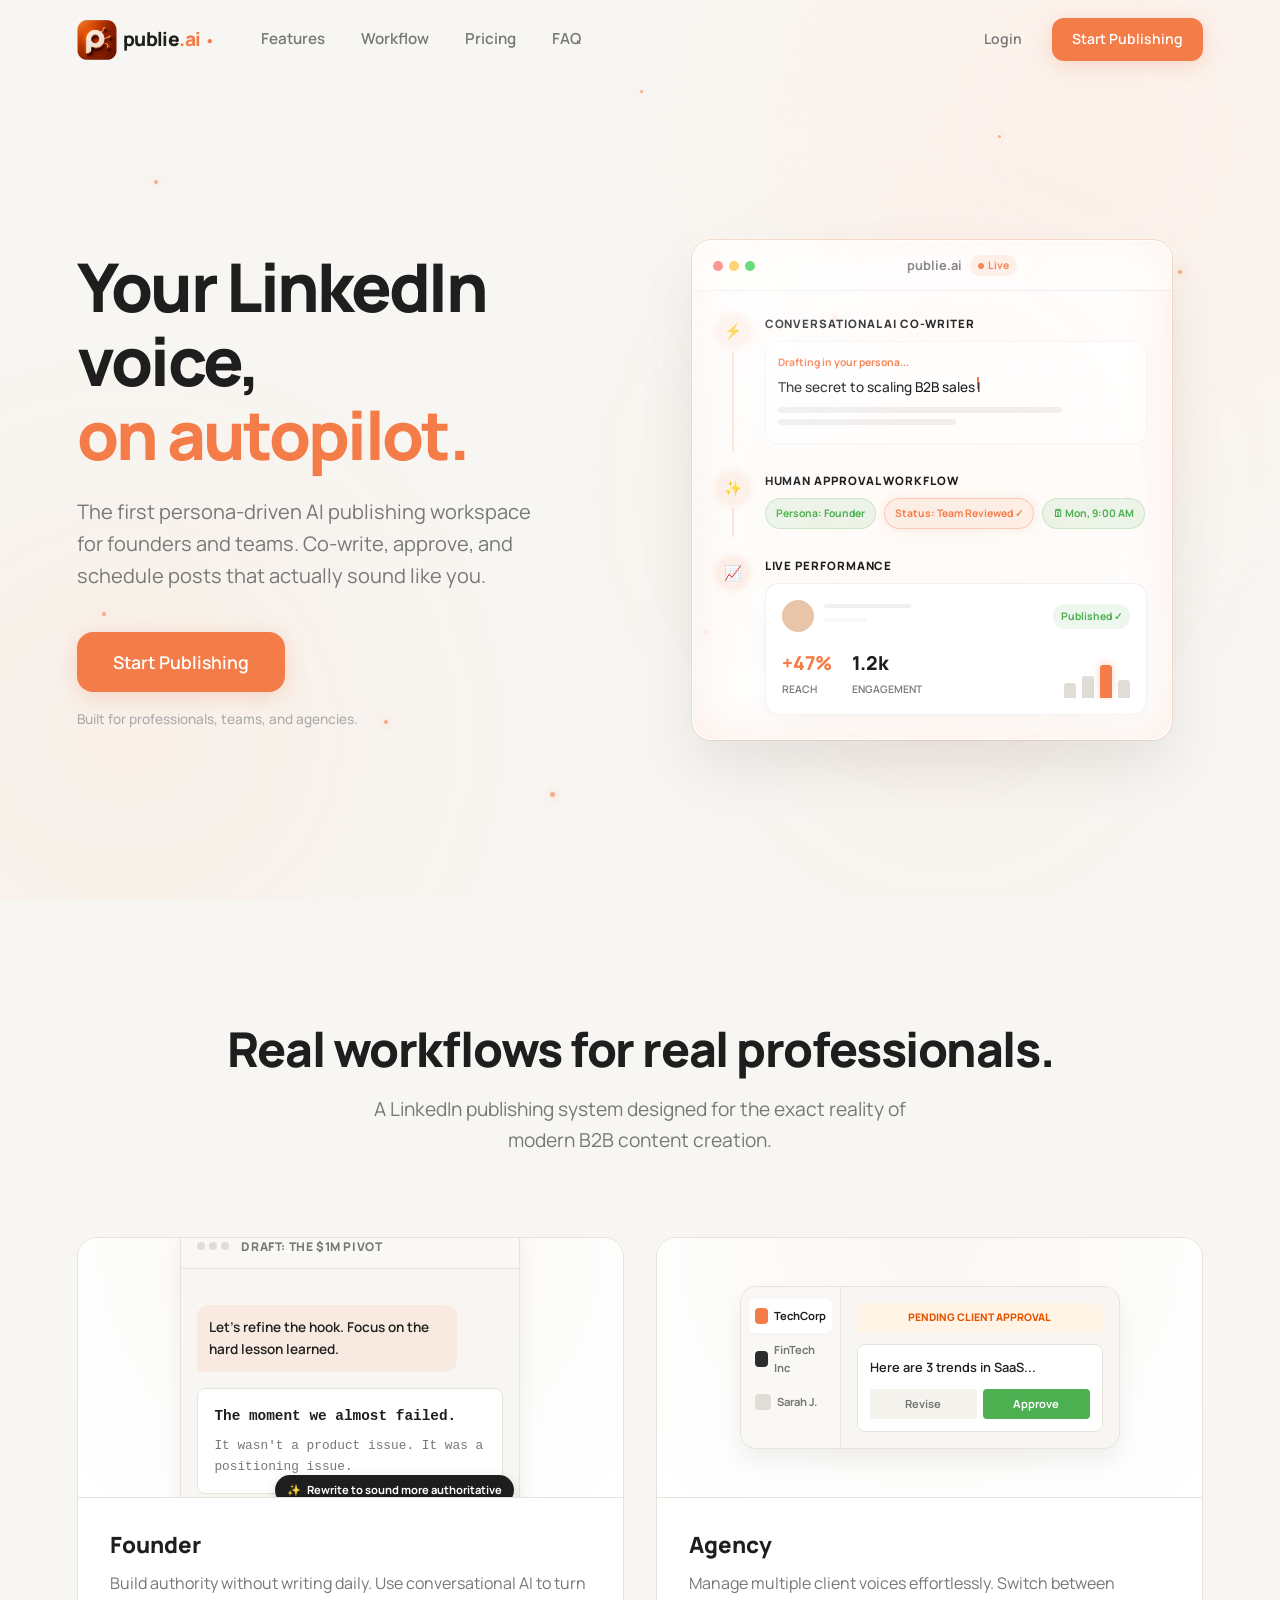
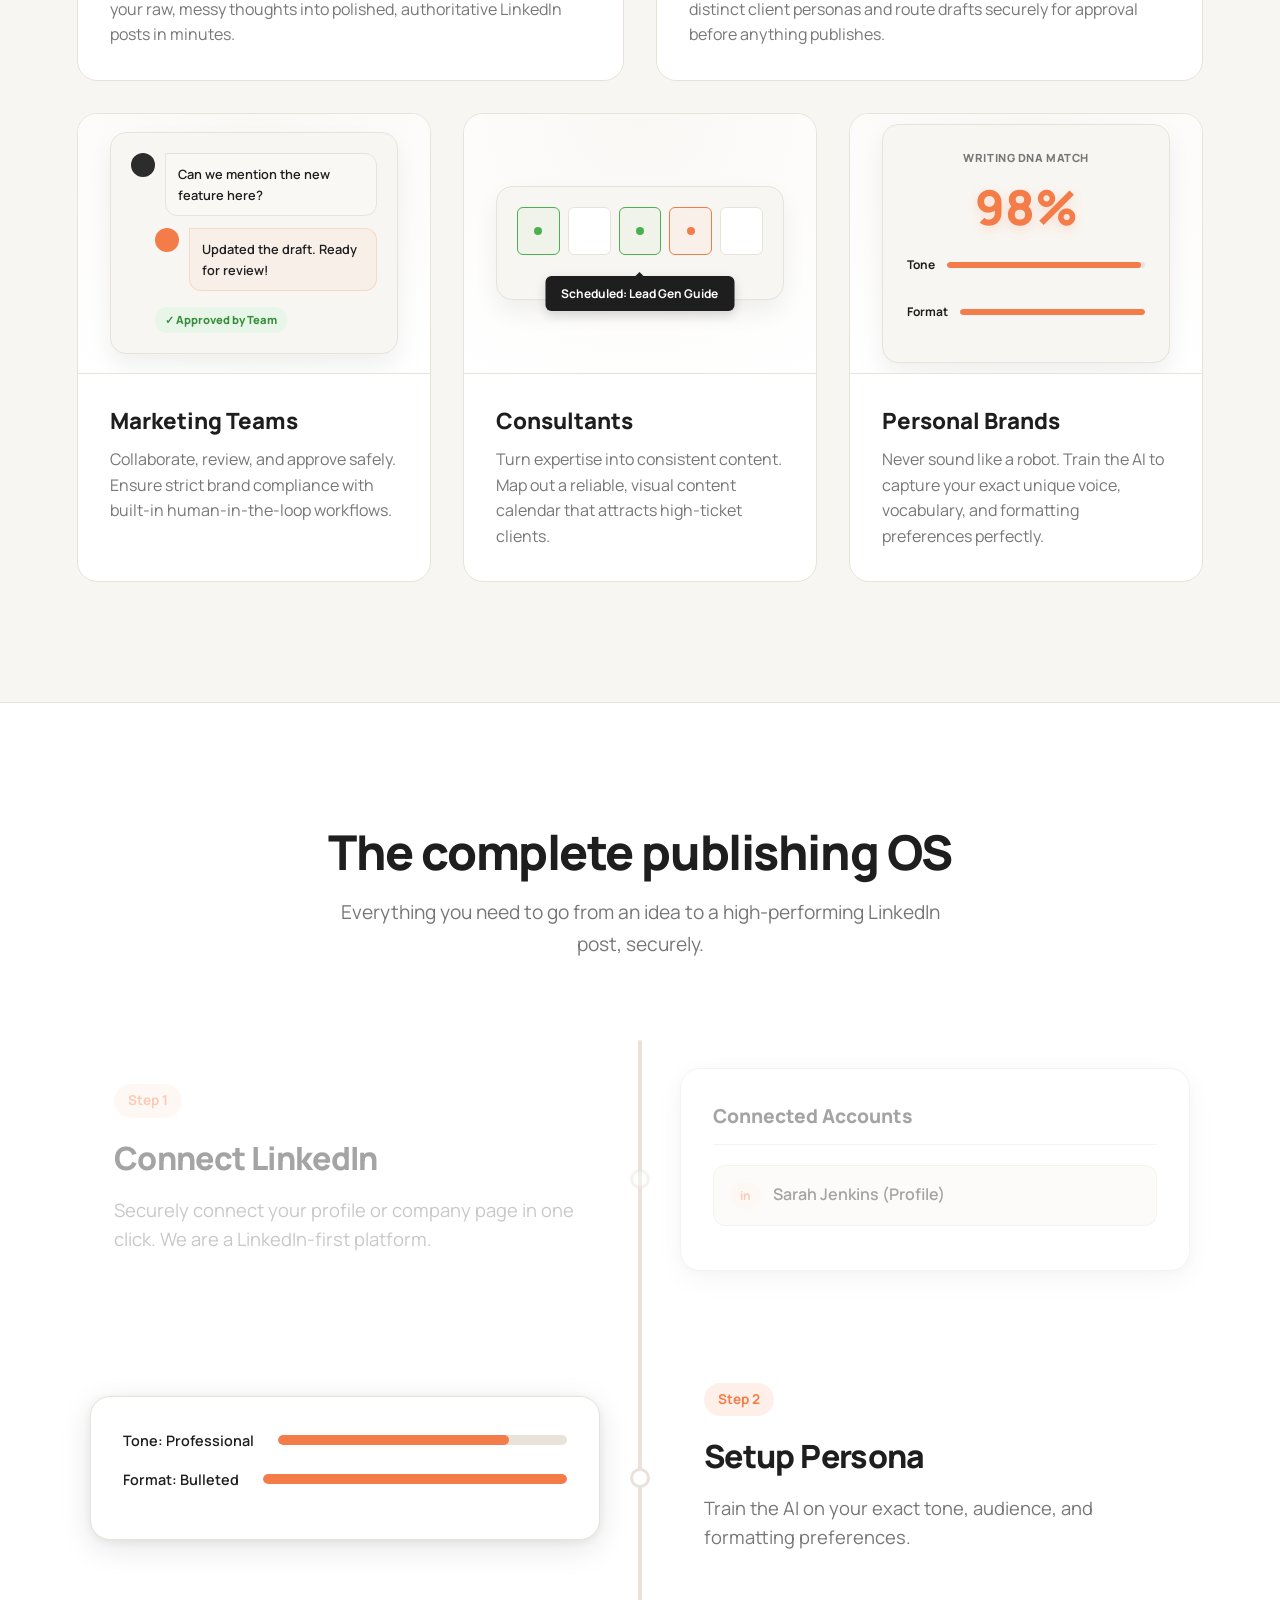
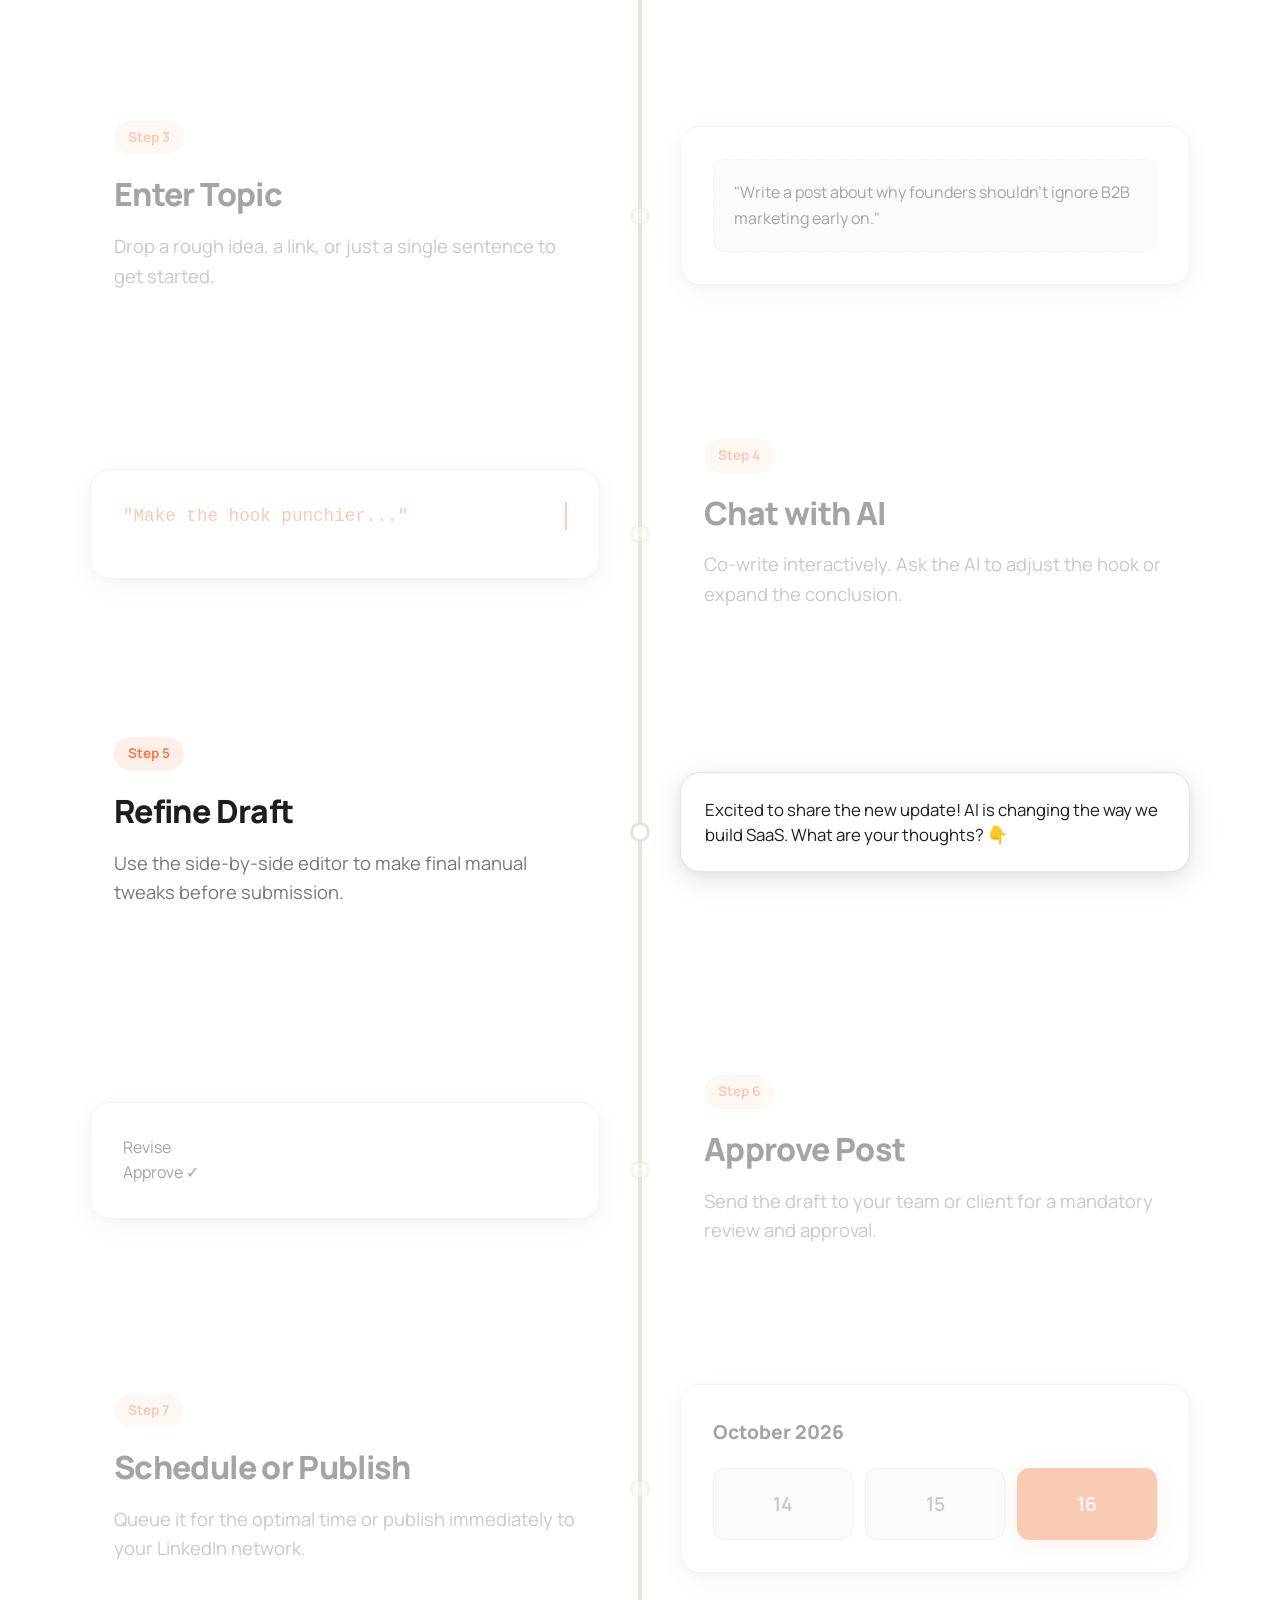
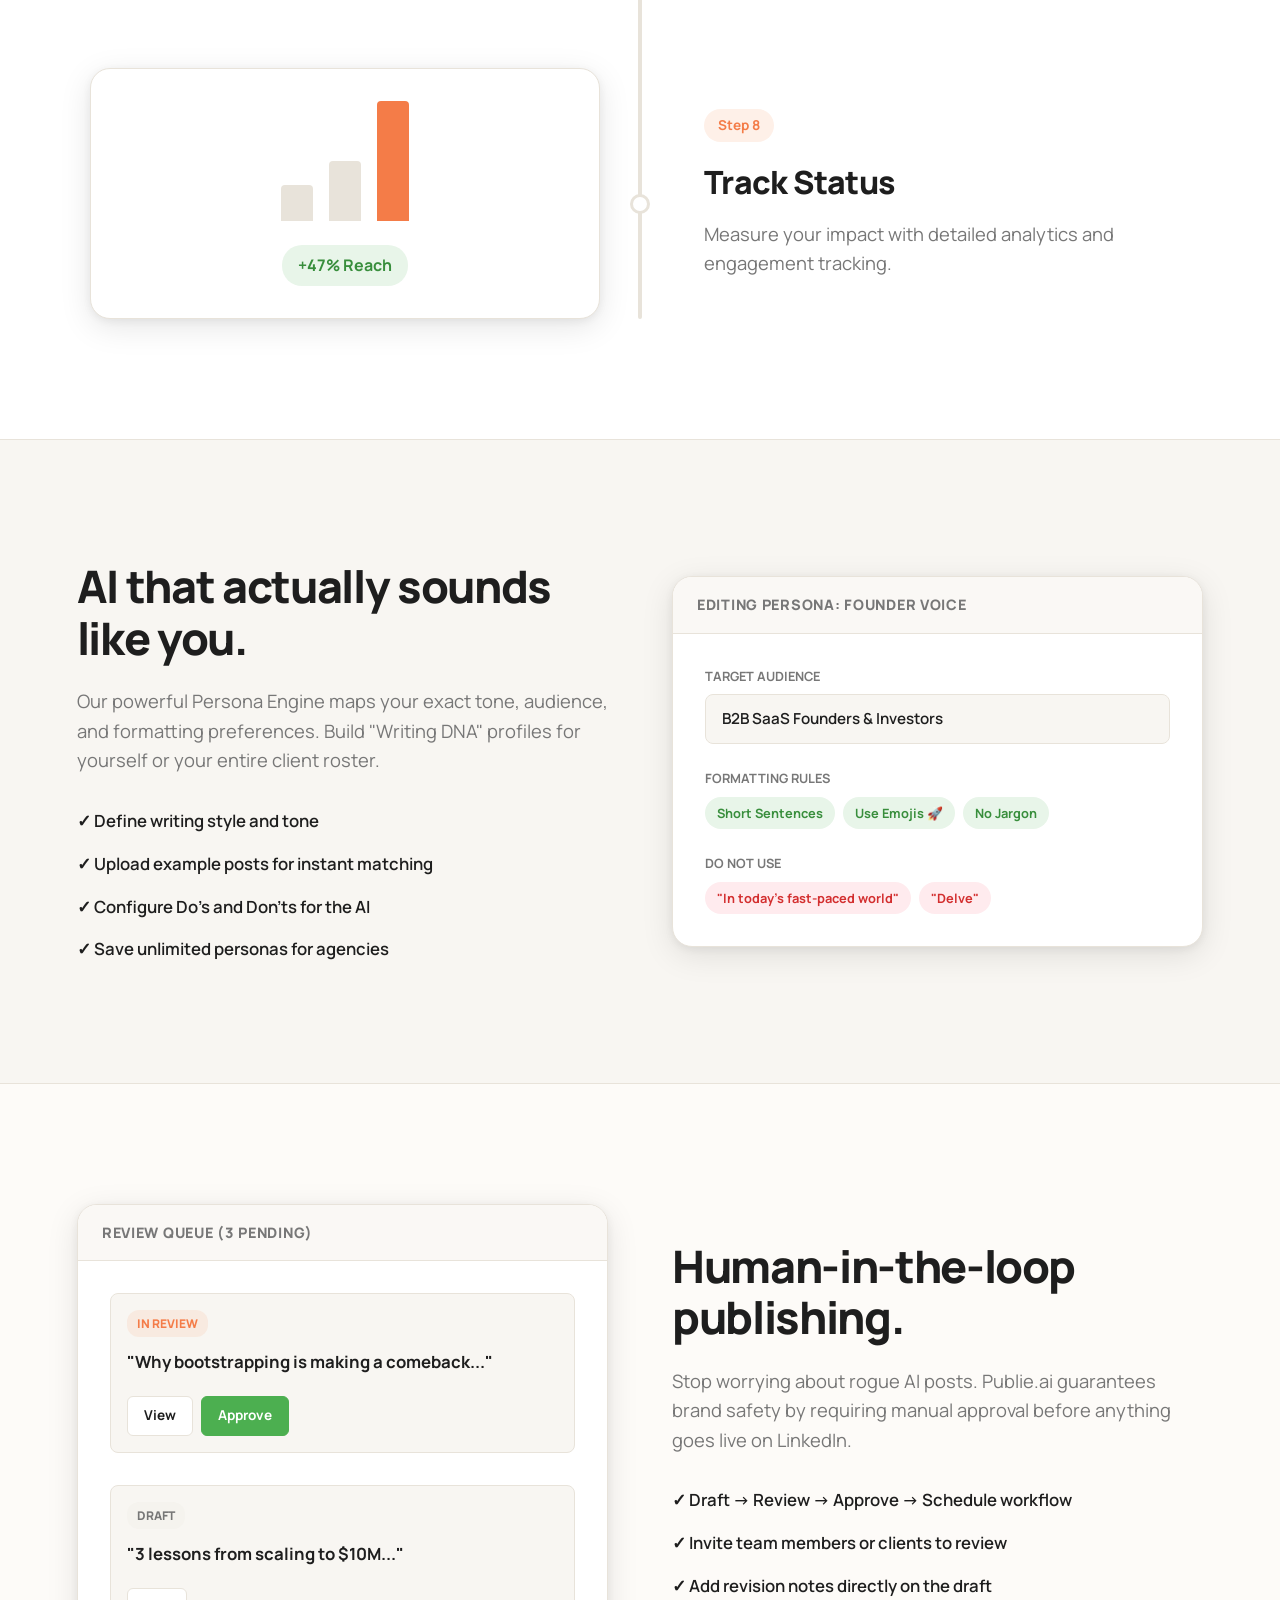
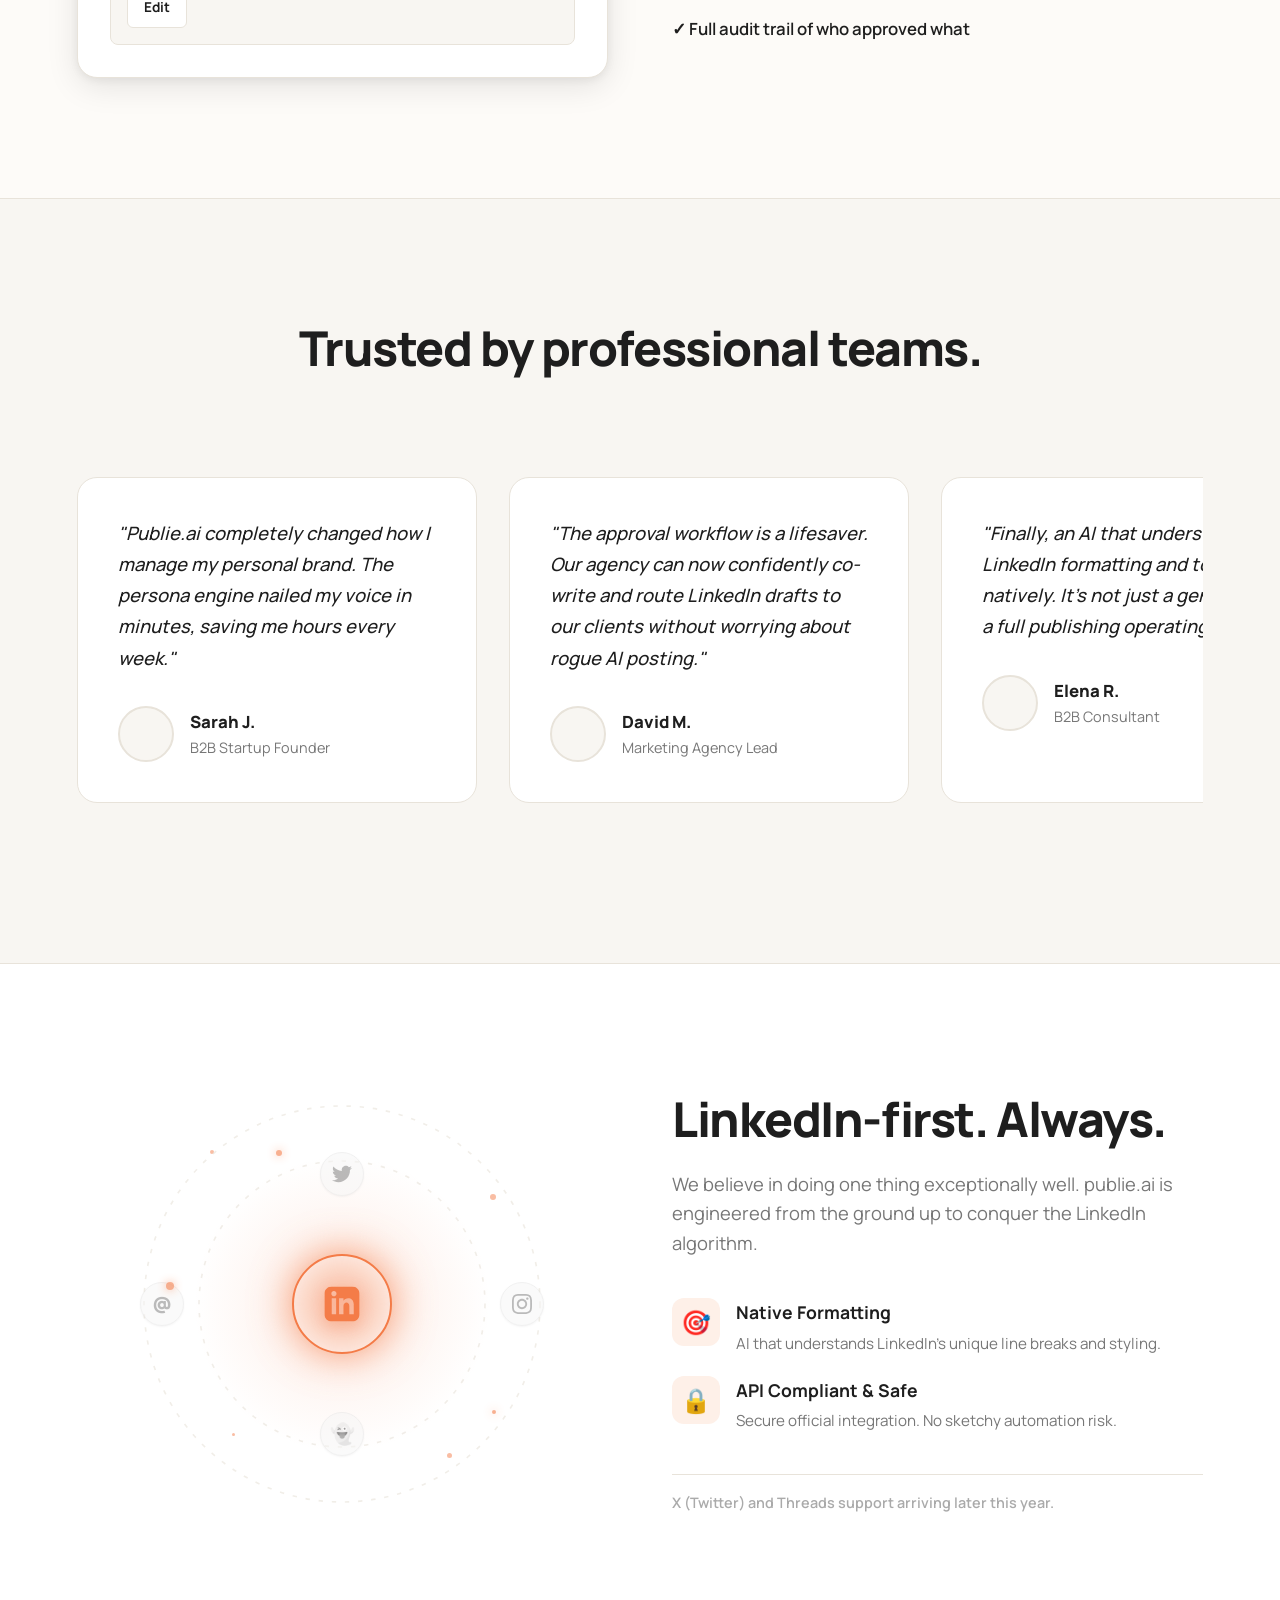
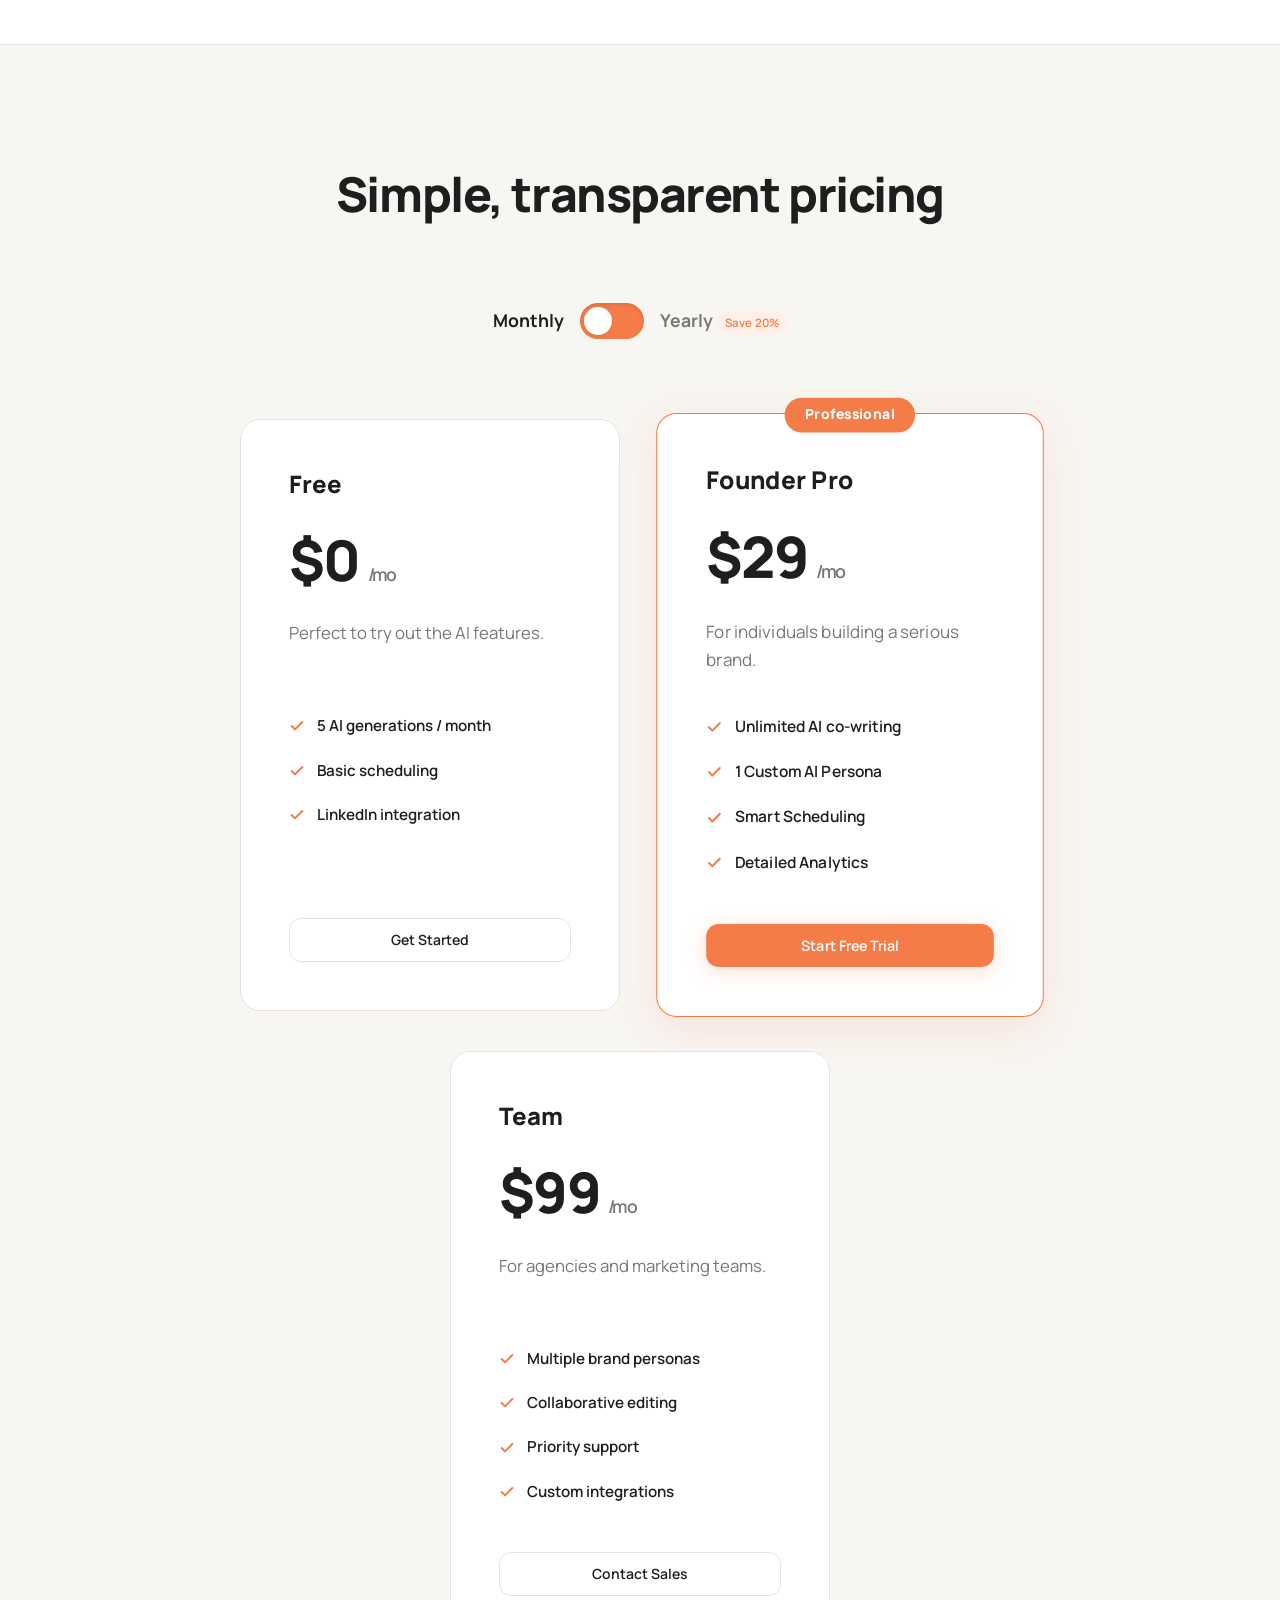
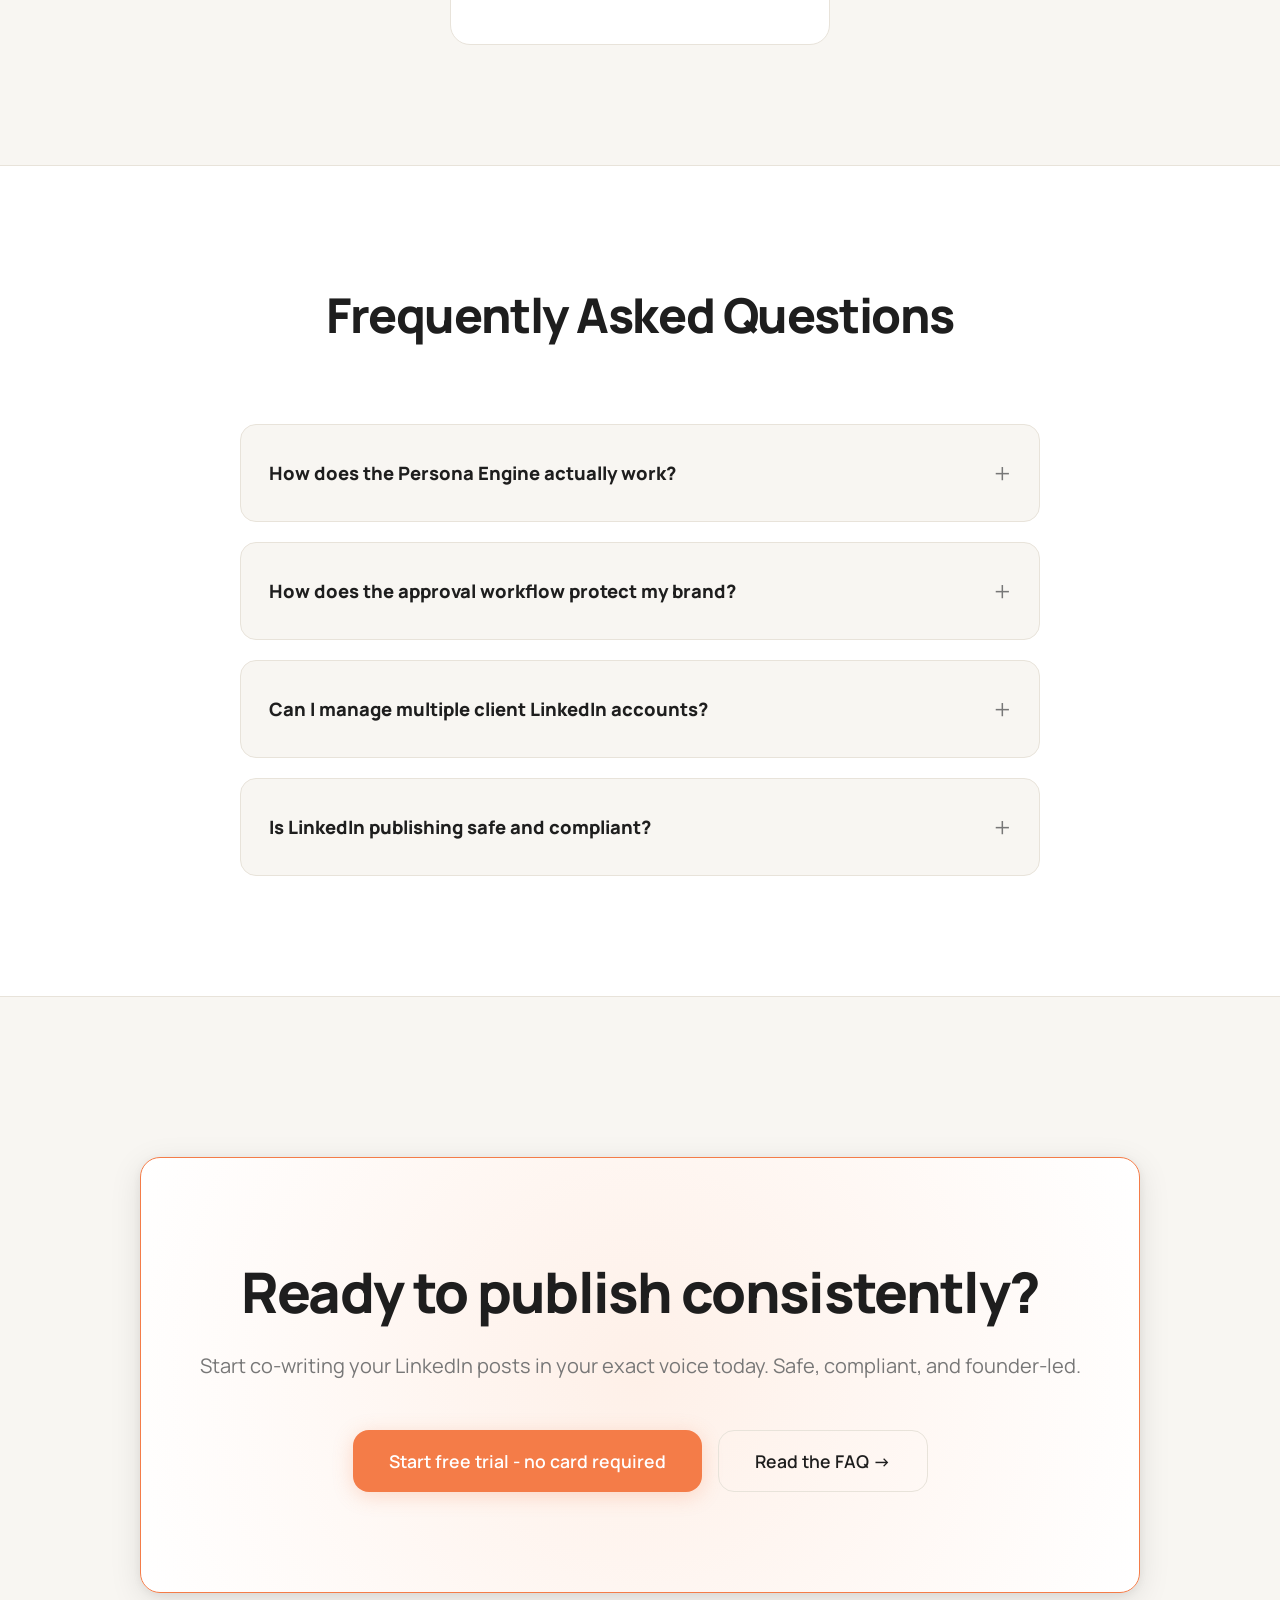
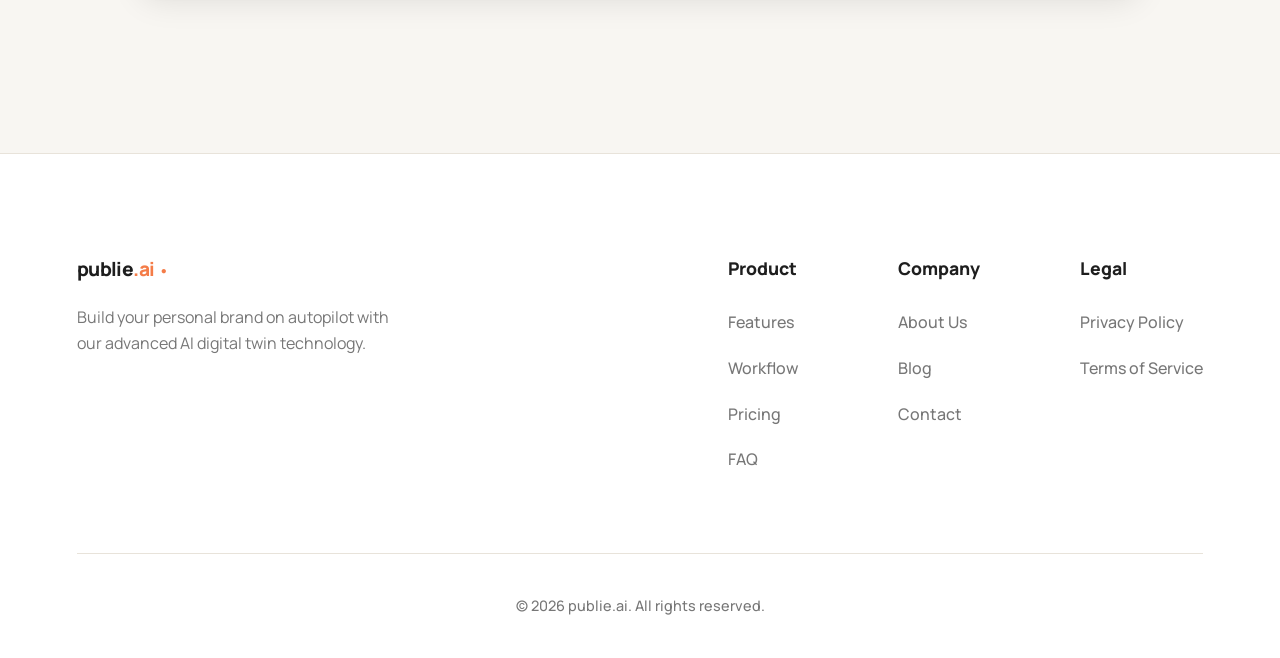
==== commit 81716b5e: "ui improved" ====
--- a/index.html
+++ b/index.html
@@ -22,15 +22,22 @@
       <span class="logo-text">publie<span class="logo-dot">.ai</span></span>
       <span class="logo-badge">●</span>
     </div>
-    <ul class="nav-links">
-      <li><a href="#features">Features</a></li>
-      <li><a href="#workflow">Workflow</a></li>
-      <li><a href="#pricing">Pricing</a></li>
-      <li><a href="#faq">FAQ</a></li>
-    </ul>
-    <div class="nav-actions">
-      <a href="https://publie-ai-app.divamtech.com/#/sign-in" target="_blank" class="btn btn-ghost">Login</a>
-      <a href="https://publie-ai-app.divamtech.com/#/sign-in" target="_blank" class="btn btn-primary">Start Publishing</a>
+    <button class="mobile-menu-toggle" id="mobile-menu-toggle" aria-label="Toggle Menu">
+      <span></span>
+      <span></span>
+      <span></span>
+    </button>
+    <div class="nav-menu-wrapper" id="nav-menu-wrapper">
+      <ul class="nav-links">
+        <li><a href="#features">Features</a></li>
+        <li><a href="#workflow">Workflow</a></li>
+        <li><a href="#pricing">Pricing</a></li>
+        <li><a href="#faq">FAQ</a></li>
+      </ul>
+      <div class="nav-actions">
+        <a href="https://publie-ai-app.divamtech.com/#/sign-in" target="_blank" class="btn btn-ghost">Login</a>
+        <a href="https://publie-ai-app.divamtech.com/#/sign-in" target="_blank" class="btn btn-primary">Start Publishing</a>
+      </div>
     </div>
   </nav>
 
--- a/main.css
+++ b/main.css
@@ -25,50 +25,147 @@
   --radius-md: 12px;
   --radius-lg: 16px;
   --radius-xl: 20px;
-  --shadow-sm: 0 1px 3px rgba(0,0,0,0.06), 0 1px 2px rgba(0,0,0,0.04);
-  --shadow-md: 0 4px 16px rgba(0,0,0,0.08), 0 1px 4px rgba(0,0,0,0.04);
-  --shadow-lg: 0 8px 32px rgba(0,0,0,0.10), 0 2px 8px rgba(0,0,0,0.06);
-  --shadow-accent: 0 4px 20px rgba(244,124,72,0.25);
+  --shadow-sm: 0 1px 3px rgba(0, 0, 0, 0.06), 0 1px 2px rgba(0, 0, 0, 0.04);
+  --shadow-md: 0 4px 16px rgba(0, 0, 0, 0.08), 0 1px 4px rgba(0, 0, 0, 0.04);
+  --shadow-lg: 0 8px 32px rgba(0, 0, 0, 0.10), 0 2px 8px rgba(0, 0, 0, 0.06);
+  --shadow-accent: 0 4px 20px rgba(244, 124, 72, 0.25);
   --transition: 200ms cubic-bezier(0.4, 0, 0.2, 1);
   --transition-slow: 350ms cubic-bezier(0.4, 0, 0.2, 1);
   --font: 'Manrope', -apple-system, BlinkMacSystemFont, 'Segoe UI', sans-serif;
 }
 
 /* ---- Reset ---- */
-*, *::before, *::after { box-sizing: border-box; margin: 0; padding: 0; }
-html { scroll-behavior: smooth; -webkit-font-smoothing: antialiased; }
+*,
+*::before,
+*::after {
+  box-sizing: border-box;
+  margin: 0;
+  padding: 0;
+}
+
+html {
+  scroll-behavior: smooth;
+  -webkit-font-smoothing: antialiased;
+  overflow-x: hidden;
+  width: 100%;
+}
+
 body {
   font-family: var(--font);
   background: var(--bg);
   color: var(--text-primary);
   min-height: 100vh;
   line-height: 1.6;
-}
-a { color: inherit; text-decoration: none; }
-button { cursor: pointer; border: none; background: none; font-family: inherit; }
-input, textarea, select { font-family: inherit; }
-img { max-width: 100%; display: block; }
-ul, ol { list-style: none; }
+  overflow-x: hidden;
+  width: 100%;
+  position: relative;
+}
+
+a {
+  color: inherit;
+  text-decoration: none;
+}
+
+button {
+  cursor: pointer;
+  border: none;
+  background: none;
+  font-family: inherit;
+}
+
+input,
+textarea,
+select {
+  font-family: inherit;
+}
+
+img {
+  max-width: 100%;
+  display: block;
+}
+
+ul,
+ol {
+  list-style: none;
+}
 
 /* ---- Typography ---- */
-h1 { font-size: 2rem; font-weight: 800; line-height: 1.15; letter-spacing: -0.02em; }
-h2 { font-size: 1.5rem; font-weight: 700; line-height: 1.2; letter-spacing: -0.01em; }
-h3 { font-size: 1.1rem; font-weight: 600; line-height: 1.3; }
-h4 { font-size: 0.95rem; font-weight: 600; }
-p  { font-size: 0.9rem; color: var(--text-secondary); line-height: 1.65; }
+h1 {
+  font-size: 2rem;
+  font-weight: 800;
+  line-height: 1.15;
+  letter-spacing: -0.02em;
+}
+
+h2 {
+  font-size: 1.5rem;
+  font-weight: 700;
+  line-height: 1.2;
+  letter-spacing: -0.01em;
+}
+
+h3 {
+  font-size: 1.1rem;
+  font-weight: 600;
+  line-height: 1.3;
+}
+
+h4 {
+  font-size: 0.95rem;
+  font-weight: 600;
+}
+
+p {
+  font-size: 0.9rem;
+  color: var(--text-secondary);
+  line-height: 1.65;
+}
 
 /* ---- Utility Classes ---- */
-.flex { display: flex; }
-.flex-col { display: flex; flex-direction: column; }
-.items-center { align-items: center; }
-.justify-between { justify-content: space-between; }
-.gap-2 { gap: 8px; }
-.gap-3 { gap: 12px; }
-.gap-4 { gap: 16px; }
-.mt-2 { margin-top: 8px; }
-.mt-4 { margin-top: 16px; }
-.w-full { width: 100%; }
-.text-accent { color: var(--accent); }
+.flex {
+  display: flex;
+}
+
+.flex-col {
+  display: flex;
+  flex-direction: column;
+}
+
+.items-center {
+  align-items: center;
+}
+
+.justify-between {
+  justify-content: space-between;
+}
+
+.gap-2 {
+  gap: 8px;
+}
+
+.gap-3 {
+  gap: 12px;
+}
+
+.gap-4 {
+  gap: 16px;
+}
+
+.mt-2 {
+  margin-top: 8px;
+}
+
+.mt-4 {
+  margin-top: 16px;
+}
+
+.w-full {
+  width: 100%;
+}
+
+.text-accent {
+  color: var(--accent);
+}
 
 /* ---- Logo ---- */
 .logo {
@@ -77,18 +174,24 @@
   gap: 6px;
   user-select: none;
 }
+
 .logo-text {
   font-size: 1.2rem;
   font-weight: 800;
   color: var(--text-primary);
   letter-spacing: -0.03em;
 }
-.logo-dot { color: var(--accent); }
+
+.logo-dot {
+  color: var(--accent);
+}
+
 .logo-img {
   height: 40px;
   width: auto;
   display: block;
 }
+
 .logo-badge {
   color: var(--accent);
   font-size: 10px;
@@ -96,19 +199,34 @@
 }
 
 @keyframes pulse-dot {
-  0%, 100% { opacity: 1; transform: scale(1); }
-  50% { opacity: 0.5; transform: scale(0.8); }
+
+  0%,
+  100% {
+    opacity: 1;
+    transform: scale(1);
+  }
+
+  50% {
+    opacity: 0.5;
+    transform: scale(0.8);
+  }
 }
 
 /* ---- Spinner ---- */
 .spinner {
-  width: 20px; height: 20px;
+  width: 20px;
+  height: 20px;
   border: 2px solid var(--border);
   border-top-color: var(--accent);
   border-radius: 50%;
   animation: spin 0.7s linear infinite;
 }
-@keyframes spin { to { transform: rotate(360deg); } }
+
+@keyframes spin {
+  to {
+    transform: rotate(360deg);
+  }
+}
 
 /* ---- Buttons ---- */
 .btn {
@@ -122,33 +240,46 @@
   transition: all var(--transition);
   white-space: nowrap;
 }
+
 .btn-primary {
   background: var(--accent);
   color: white;
   box-shadow: var(--shadow-accent);
 }
+
 .btn-primary:hover {
   background: var(--accent-hover);
   transform: translateY(-1px);
-  box-shadow: 0 6px 24px rgba(244,124,72,0.35);
-}
-.btn-primary:active { transform: translateY(0); }
+  box-shadow: 0 6px 24px rgba(244, 124, 72, 0.35);
+}
+
+.btn-primary:active {
+  transform: translateY(0);
+}
+
 .btn-secondary {
   background: var(--card-bg);
   color: var(--text-primary);
   border: 1.5px solid var(--border);
 }
+
 .btn-secondary:hover {
   border-color: var(--accent);
   color: var(--accent);
   transform: translateY(-1px);
   box-shadow: var(--shadow-sm);
 }
+
 .btn-ghost {
   color: var(--text-secondary);
   padding: 8px 14px;
 }
-.btn-ghost:hover { color: var(--text-primary); background: var(--border-soft); border-radius: var(--radius-sm); }
+
+.btn-ghost:hover {
+  color: var(--text-primary);
+  background: var(--border-soft);
+  border-radius: var(--radius-sm);
+}
 
 /* ---- Cards ---- */
 .card {
@@ -158,12 +289,17 @@
   padding: 20px;
   transition: all var(--transition);
 }
+
 .card:hover {
   box-shadow: var(--shadow-md);
   border-color: var(--border);
   transform: translateY(-2px);
 }
-.card-sm { padding: 14px 16px; border-radius: var(--radius-md); }
+
+.card-sm {
+  padding: 14px 16px;
+  border-radius: var(--radius-md);
+}
 
 /* ---- Badge ---- */
 .badge {
@@ -176,10 +312,26 @@
   font-weight: 600;
   letter-spacing: 0.02em;
 }
-.badge-accent { background: var(--accent-light); color: var(--accent); }
-.badge-green { background: #E8F5E9; color: #388E3C; }
-.badge-blue { background: #E3F2FD; color: #1976D2; }
-.badge-gray { background: #F5F5F5; color: #757575; }
+
+.badge-accent {
+  background: var(--accent-light);
+  color: var(--accent);
+}
+
+.badge-green {
+  background: #E8F5E9;
+  color: #388E3C;
+}
+
+.badge-blue {
+  background: #E3F2FD;
+  color: #1976D2;
+}
+
+.badge-gray {
+  background: #F5F5F5;
+  color: #757575;
+}
 
 /* ---- Tag / Chip ---- */
 .chip {
@@ -196,8 +348,18 @@
   transition: all var(--transition);
   user-select: none;
 }
-.chip:hover { border-color: var(--accent); color: var(--accent); }
-.chip.active { background: var(--accent-light); border-color: var(--accent); color: var(--accent); font-weight: 600; }
+
+.chip:hover {
+  border-color: var(--accent);
+  color: var(--accent);
+}
+
+.chip.active {
+  background: var(--accent-light);
+  border-color: var(--accent);
+  color: var(--accent);
+  font-weight: 600;
+}
 
 /* ---- Skeleton Loader ---- */
 .skeleton {
@@ -206,16 +368,22 @@
   animation: shimmer 1.4s ease-in-out infinite;
   border-radius: var(--radius-sm);
 }
+
 @keyframes shimmer {
-  0% { background-position: 200% 0; }
-  100% { background-position: -200% 0; }
+  0% {
+    background-position: 200% 0;
+  }
+
+  100% {
+    background-position: -200% 0;
+  }
 }
 
 /* ---- Modal Overlay ---- */
 .modal-overlay {
   position: fixed;
   inset: 0;
-  background: rgba(30,30,30,0.35);
+  background: rgba(30, 30, 30, 0.35);
   backdrop-filter: blur(4px);
   z-index: 1000;
   display: flex;
@@ -225,10 +393,12 @@
   pointer-events: none;
   transition: opacity var(--transition-slow);
 }
+
 .modal-overlay.open {
   opacity: 1;
   pointer-events: all;
 }
+
 .modal {
   background: var(--card-bg);
   border-radius: var(--radius-xl);
@@ -239,13 +409,15 @@
   transform: translateY(16px) scale(0.97);
   transition: all var(--transition-slow);
 }
+
 .modal-overlay.open .modal {
   transform: translateY(0) scale(1);
 }
 
 /* ---- Avatar ---- */
 .avatar-sm {
-  width: 32px; height: 32px;
+  width: 32px;
+  height: 32px;
   border-radius: 50%;
   background: var(--accent-light);
   color: var(--accent);
@@ -258,10 +430,23 @@
 }
 
 /* ---- Scrollbar ---- */
-::-webkit-scrollbar { width: 6px; height: 6px; }
-::-webkit-scrollbar-track { background: transparent; }
-::-webkit-scrollbar-thumb { background: var(--border); border-radius: 3px; }
-::-webkit-scrollbar-thumb:hover { background: #d0cbc1; }
+::-webkit-scrollbar {
+  width: 6px;
+  height: 6px;
+}
+
+::-webkit-scrollbar-track {
+  background: transparent;
+}
+
+::-webkit-scrollbar-thumb {
+  background: var(--border);
+  border-radius: 3px;
+}
+
+::-webkit-scrollbar-thumb:hover {
+  background: #d0cbc1;
+}
 
 /* ---- Focus Ring ---- */
 :focus-visible {
@@ -280,6 +465,7 @@
   flex-direction: column;
   gap: 10px;
 }
+
 .toast {
   background: var(--text-primary);
   color: white;
@@ -294,11 +480,27 @@
   animation: toast-in 0.3s ease;
   max-width: 320px;
 }
-.toast.success { background: #1E1E1E; border-left: 3px solid #4CAF50; }
-.toast.error { background: #1E1E1E; border-left: 3px solid #F44336; }
+
+.toast.success {
+  background: #1E1E1E;
+  border-left: 3px solid #4CAF50;
+}
+
+.toast.error {
+  background: #1E1E1E;
+  border-left: 3px solid #F44336;
+}
+
 @keyframes toast-in {
-  from { opacity: 0; transform: translateY(12px) scale(0.95); }
-  to { opacity: 1; transform: translateY(0) scale(1); }
+  from {
+    opacity: 0;
+    transform: translateY(12px) scale(0.95);
+  }
+
+  to {
+    opacity: 1;
+    transform: translateY(0) scale(1);
+  }
 }
 
 /* ---- Divider ---- */
@@ -320,10 +522,14 @@
   transition: border-color var(--transition), box-shadow var(--transition);
   outline: none;
 }
-.input-base::placeholder { color: var(--text-tertiary); }
+
+.input-base::placeholder {
+  color: var(--text-tertiary);
+}
+
 .input-base:focus {
   border-color: var(--accent);
-  box-shadow: 0 0 0 3px rgba(244,124,72,0.12);
+  box-shadow: 0 0 0 3px rgba(244, 124, 72, 0.12);
 }
 
 /* ---- Progress Bar ---- */
@@ -333,6 +539,7 @@
   border-radius: 2px;
   overflow: hidden;
 }
+
 .progress-fill {
   height: 100%;
   background: var(--accent);
@@ -350,8 +557,10 @@
   padding: 60px 24px;
   gap: 12px;
 }
+
 .empty-icon {
-  width: 52px; height: 52px;
+  width: 52px;
+  height: 52px;
   background: var(--accent-light);
   border-radius: 50%;
   display: flex;
@@ -360,15 +569,34 @@
   color: var(--accent);
   margin-bottom: 4px;
 }
-.empty-state h3 { color: var(--text-primary); font-size: 1rem; }
-.empty-state p { font-size: 0.85rem; max-width: 240px; }
+
+.empty-state h3 {
+  color: var(--text-primary);
+  font-size: 1rem;
+}
+
+.empty-state p {
+  font-size: 0.85rem;
+  max-width: 240px;
+}
 
 /* ---- Responsive Helpers ---- */
 @media (max-width: 768px) {
-  h1 { font-size: 1.6rem; }
-  h2 { font-size: 1.25rem; }
-  .hide-mobile { display: none !important; }
-}
+  h1 {
+    font-size: 1.6rem;
+  }
+
+  h2 {
+    font-size: 1.25rem;
+  }
+
+  .hide-mobile {
+    display: none !important;
+  }
+}
+
 @media (min-width: 769px) {
-  .hide-desktop { display: none !important; }
-}
+  .hide-desktop {
+    display: none !important;
+  }
+}
--- a/home.css
+++ b/home.css
@@ -9,22 +9,28 @@
   overflow-x: hidden;
 }
 
-.text-center { text-align: center; }
+.text-center {
+  text-align: center;
+}
 
 /* ---- Navbar ---- */
 .navbar {
   position: fixed;
-  top: 0; left: 0; right: 0;
+  top: 0;
+  left: 0;
+  right: 0;
   height: 80px;
   display: flex;
+  flex-wrap: wrap;
   justify-content: space-between;
   align-items: center;
   padding: 0 6%;
   z-index: 1000;
   background: rgba(248, 246, 242, 0);
-  transition: all 0.4s cubic-bezier(0.4, 0, 0.2, 1);
+  transition: background 0.4s cubic-bezier(0.4, 0, 0.2, 1), padding 0.4s cubic-bezier(0.4, 0, 0.2, 1), box-shadow 0.4s cubic-bezier(0.4, 0, 0.2, 1), border-color 0.4s cubic-bezier(0.4, 0, 0.2, 1);
   border-bottom: 1px solid transparent;
 }
+
 .navbar.scrolled {
   height: 64px;
   background: rgba(248, 246, 242, 0.85);
@@ -33,19 +39,65 @@
   border-bottom: 1px solid var(--border);
   box-shadow: var(--shadow-sm);
 }
+
+.nav-menu-wrapper {
+  display: flex;
+  flex: 1;
+  justify-content: space-between;
+  align-items: center;
+  margin-left: 48px;
+}
+
+.mobile-menu-toggle {
+  display: none;
+  flex-direction: column;
+  justify-content: space-between;
+  width: 24px;
+  height: 16px;
+  background: transparent;
+  border: none;
+  cursor: pointer;
+  z-index: 1100;
+  padding: 0;
+}
+
+.mobile-menu-toggle span {
+  display: block;
+  width: 100%;
+  height: 2px;
+  background: var(--text-primary);
+  border-radius: 2px;
+  transition: all 0.3s cubic-bezier(0.4, 0, 0.2, 1);
+}
+
+.mobile-menu-toggle.active span:nth-child(1) {
+  transform: translateY(7px) rotate(45deg);
+}
+
+.mobile-menu-toggle.active span:nth-child(2) {
+  opacity: 0;
+}
+
+.mobile-menu-toggle.active span:nth-child(3) {
+  transform: translateY(-7px) rotate(-45deg);
+}
+
 .nav-links {
   display: flex;
   gap: 36px;
   font-weight: 600;
   font-size: 0.95rem;
 }
+
 .nav-links a {
   color: var(--text-secondary);
   transition: color var(--transition);
 }
+
 .nav-links a:hover {
   color: var(--text-primary);
 }
+
 .nav-actions {
   display: flex;
   align-items: center;
@@ -65,12 +117,57 @@
 }
 
 /* Ambient Background */
-.hero-ambient-bg { position: absolute; inset: 0; z-index: -2; overflow: hidden; }
-.ambient-orb { position: absolute; border-radius: 50%; filter: blur(100px); opacity: 0.6; animation: float-ambient 12s ease-in-out infinite alternate; }
-.orb-a { width: 50vw; height: 50vw; background: var(--accent-light); top: -20%; right: -10%; }
-.orb-b { width: 40vw; height: 40vw; background: rgba(244,124,72,0.08); bottom: -10%; left: -10%; animation-delay: -6s; }
-.ambient-grid { position: absolute; inset: 0; background-image: radial-gradient(var(--border) 1px, transparent 1px); background-size: 32px 32px; opacity: 0.5; mask-image: radial-gradient(ellipse at center, black 30%, transparent 70%); -webkit-mask-image: radial-gradient(ellipse at center, black 30%, transparent 70%); }
-@keyframes float-ambient { 0% { transform: translate(0, 0) scale(1); } 100% { transform: translate(-40px, 40px) scale(1.1); } }
+.hero-ambient-bg {
+  position: absolute;
+  inset: 0;
+  z-index: -2;
+  overflow: hidden;
+}
+
+.ambient-orb {
+  position: absolute;
+  border-radius: 50%;
+  filter: blur(100px);
+  opacity: 0.6;
+  animation: float-ambient 12s ease-in-out infinite alternate;
+}
+
+.orb-a {
+  width: 50vw;
+  height: 50vw;
+  background: var(--accent-light);
+  top: -20%;
+  right: -10%;
+}
+
+.orb-b {
+  width: 40vw;
+  height: 40vw;
+  background: rgba(244, 124, 72, 0.08);
+  bottom: -10%;
+  left: -10%;
+  animation-delay: -6s;
+}
+
+.ambient-grid {
+  position: absolute;
+  inset: 0;
+  background-image: radial-gradient(var(--border) 1px, transparent 1px);
+  background-size: 32px 32px;
+  opacity: 0.5;
+  mask-image: radial-gradient(ellipse at center, black 30%, transparent 70%);
+  -webkit-mask-image: radial-gradient(ellipse at center, black 30%, transparent 70%);
+}
+
+@keyframes float-ambient {
+  0% {
+    transform: translate(0, 0) scale(1);
+  }
+
+  100% {
+    transform: translate(-40px, 40px) scale(1.1);
+  }
+}
 
 /* Floating particles */
 .particle {
@@ -84,26 +181,83 @@
   opacity: 0.35;
   animation: particle-drift var(--dur, 9s) ease-in-out var(--d, 0s) infinite alternate;
 }
+
 @keyframes particle-drift {
-  0%   { transform: translate(0, 0) scale(1); opacity: 0.35; }
-  50%  { opacity: 0.6; }
-  100% { transform: translate(20px, -30px) scale(1.3); opacity: 0.15; }
+  0% {
+    transform: translate(0, 0) scale(1);
+    opacity: 0.35;
+  }
+
+  50% {
+    opacity: 0.6;
+  }
+
+  100% {
+    transform: translate(20px, -30px) scale(1.3);
+    opacity: 0.15;
+  }
 }
 
 
 /* Hero Content */
-.hero-left { max-width: 600px; animation: fade-in-up 0.8s ease-out forwards; }
-@keyframes fade-in-up { from { opacity: 0; transform: translateY(30px); } to { opacity: 1; transform: translateY(0); } }
-.hero-title { font-size: 4.2rem; line-height: 1.1; font-weight: 800; margin-bottom: 24px; letter-spacing: -0.04em; }
-.hero-subtitle { font-size: 1.25rem; color: var(--text-secondary); margin-bottom: 40px; line-height: 1.6; max-width: 480px; }
-.hero-cta-wrapper { display: flex; flex-direction: column; gap: 16px; align-items: flex-start; }
-.btn-lg { padding: 16px 36px; font-size: 1.1rem; border-radius: var(--radius-lg); }
-.hero-trust { font-size: 0.85rem; color: var(--text-tertiary); font-weight: 500; }
+.hero-left {
+  max-width: 600px;
+  animation: fade-in-up 0.8s ease-out forwards;
+}
+
+@keyframes fade-in-up {
+  from {
+    opacity: 0;
+    transform: translateY(30px);
+  }
+
+  to {
+    opacity: 1;
+    transform: translateY(0);
+  }
+}
+
+.hero-title {
+  font-size: 4.2rem;
+  line-height: 1.1;
+  font-weight: 800;
+  margin-bottom: 24px;
+  letter-spacing: -0.04em;
+}
+
+.hero-subtitle {
+  font-size: 1.25rem;
+  color: var(--text-secondary);
+  margin-bottom: 40px;
+  line-height: 1.6;
+  max-width: 480px;
+}
+
+.hero-cta-wrapper {
+  display: flex;
+  flex-direction: column;
+  gap: 16px;
+  align-items: flex-start;
+}
+
+.btn-lg {
+  padding: 16px 36px;
+  font-size: 1.1rem;
+  border-radius: var(--radius-lg);
+}
+
+.hero-trust {
+  font-size: 0.85rem;
+  color: var(--text-tertiary);
+  font-weight: 500;
+}
 
 /* ── HERO RIGHT: CINEMATIC OS WINDOW ── */
 .hero-right {
   position: relative;
   width: 100%;
+  min-width: 0;
+  max-width: 100%;
   height: 620px;
   display: flex;
   justify-content: center;
@@ -119,29 +273,44 @@
   pointer-events: none;
   z-index: 1;
 }
+
 .cine-glow {
   position: absolute;
   border-radius: 50%;
   filter: blur(80px);
 }
+
 .cine-glow.main {
   width: 400px;
   height: 400px;
   background: rgba(244, 124, 72, 0.08);
-  top: 50%; left: 50%;
+  top: 50%;
+  left: 50%;
   transform: translate(-50%, -50%);
   animation: pulse-glow 6s ease-in-out infinite;
 }
+
 .cine-glow.accent {
   width: 250px;
   height: 250px;
   background: rgba(244, 124, 72, 0.05);
-  top: 60%; left: 30%;
+  top: 60%;
+  left: 30%;
   animation: pulse-glow 8s ease-in-out infinite alternate;
 }
+
 @keyframes pulse-glow {
-  0%, 100% { opacity: 0.6; transform: translate(-50%, -50%) scale(1); }
-  50% { opacity: 1; transform: translate(-50%, -50%) scale(1.1); }
+
+  0%,
+  100% {
+    opacity: 0.6;
+    transform: translate(-50%, -50%) scale(1);
+  }
+
+  50% {
+    opacity: 1;
+    transform: translate(-50%, -50%) scale(1.1);
+  }
 }
 
 /* Background Streams */
@@ -152,6 +321,7 @@
   height: 100%;
   opacity: 0.4;
 }
+
 .c-stream {
   stroke: url(#lineGrad);
   stroke-width: 1px;
@@ -159,22 +329,34 @@
   stroke-dasharray: 200 100;
   animation: stream-flow 15s linear infinite;
 }
-.s2 { animation-duration: 20s; opacity: 0.6; }
-.s3 { animation-duration: 12s; opacity: 0.3; }
+
+.s2 {
+  animation-duration: 20s;
+  opacity: 0.6;
+}
+
+.s3 {
+  animation-duration: 12s;
+  opacity: 0.3;
+}
+
 @keyframes stream-flow {
-  to { stroke-dashoffset: -1000; }
+  to {
+    stroke-dashoffset: -1000;
+  }
 }
 
 /* ── UNIFIED OS WINDOW ── */
 .os-window {
   position: relative;
   width: 480px;
+  max-width: 100%;
   background: rgba(255, 255, 255, 0.82);
   backdrop-filter: blur(28px);
   -webkit-backdrop-filter: blur(28px);
   border: 1px solid rgba(255, 255, 255, 0.9);
   border-radius: 20px;
-  box-shadow: 
+  box-shadow:
     0 30px 60px rgba(0, 0, 0, 0.08),
     0 0 0 1px rgba(244, 124, 72, 0.2),
     0 0 50px rgba(244, 124, 72, 0.12) inset;
@@ -182,16 +364,26 @@
   overflow: hidden;
   animation: float-os 8s ease-in-out infinite;
 }
+
 @keyframes float-os {
-  0%, 100% { transform: translateY(0); box-shadow: 0 30px 60px rgba(0, 0, 0, 0.08), 0 0 0 1px rgba(244, 124, 72, 0.2), 0 0 50px rgba(244, 124, 72, 0.12) inset; }
-  50% { transform: translateY(-12px); box-shadow: 0 40px 70px rgba(0, 0, 0, 0.12), 0 0 0 1px rgba(244, 124, 72, 0.25), 0 0 60px rgba(244, 124, 72, 0.18) inset; }
+
+  0%,
+  100% {
+    transform: translateY(0);
+    box-shadow: 0 30px 60px rgba(0, 0, 0, 0.08), 0 0 0 1px rgba(244, 124, 72, 0.2), 0 0 50px rgba(244, 124, 72, 0.12) inset;
+  }
+
+  50% {
+    transform: translateY(-12px);
+    box-shadow: 0 40px 70px rgba(0, 0, 0, 0.12), 0 0 0 1px rgba(244, 124, 72, 0.25), 0 0 60px rgba(244, 124, 72, 0.18) inset;
+  }
 }
 
 /* Glass Reflection Overlay */
 .os-glass-overlay {
   position: absolute;
   inset: 0;
-  background: linear-gradient(135deg, rgba(255,255,255,0.4) 0%, rgba(255,255,255,0) 40%);
+  background: linear-gradient(135deg, rgba(255, 255, 255, 0.4) 0%, rgba(255, 255, 255, 0) 40%);
   pointer-events: none;
   z-index: 20;
 }
@@ -201,128 +393,358 @@
   display: flex;
   align-items: center;
   padding: 14px 20px;
-  border-bottom: 1px solid rgba(0,0,0,0.06);
-  background: rgba(255,255,255,0.4);
-}
+  border-bottom: 1px solid rgba(0, 0, 0, 0.06);
+  background: rgba(255, 255, 255, 0.4);
+}
+
 .os-mac-dots {
-  display: flex; gap: 6px; width: 60px;
-}
+  display: flex;
+  gap: 6px;
+  width: 60px;
+}
+
 .os-mac-dots span {
-  width: 10px; height: 10px; border-radius: 50%;
+  width: 10px;
+  height: 10px;
+  border-radius: 50%;
   background: #E0DCD6;
 }
-.os-mac-dots span:nth-child(1) { background: #FF5F56; }
-.os-mac-dots span:nth-child(2) { background: #FFBD2E; }
-.os-mac-dots span:nth-child(3) { background: #27C93F; }
+
+.os-mac-dots span:nth-child(1) {
+  background: #FF5F56;
+}
+
+.os-mac-dots span:nth-child(2) {
+  background: #FFBD2E;
+}
+
+.os-mac-dots span:nth-child(3) {
+  background: #27C93F;
+}
 
 .os-title {
-  flex: 1; text-align: center;
-  font-size: 0.8rem; font-weight: 700; color: var(--text-secondary);
-  display: flex; align-items: center; justify-content: center; gap: 8px;
-}
+  flex: 1;
+  text-align: center;
+  font-size: 0.8rem;
+  font-weight: 700;
+  color: var(--text-secondary);
+  display: flex;
+  align-items: center;
+  justify-content: center;
+  gap: 8px;
+}
+
 .os-live-status {
-  font-size: 0.65rem; color: var(--accent); background: rgba(244,124,72,0.12);
-  padding: 2px 8px; border-radius: 12px; display: flex; align-items: center; gap: 4px;
-}
+  font-size: 0.65rem;
+  color: var(--accent);
+  background: rgba(244, 124, 72, 0.12);
+  padding: 2px 8px;
+  border-radius: 12px;
+  display: flex;
+  align-items: center;
+  gap: 4px;
+}
+
 .pulse-dot {
-  width: 6px; height: 6px; border-radius: 50%; background: var(--accent);
+  width: 6px;
+  height: 6px;
+  border-radius: 50%;
+  background: var(--accent);
   animation: dot-blink 1.5s ease-in-out infinite;
 }
-@keyframes dot-blink { 0%, 100% { opacity: 1; } 50% { opacity: 0.4; } }
+
+@keyframes dot-blink {
+
+  0%,
+  100% {
+    opacity: 1;
+  }
+
+  50% {
+    opacity: 0.4;
+  }
+}
 
 /* OS Body / Phases */
 .os-body {
   padding: 24px;
-  display: flex; flex-direction: column; gap: 16px;
+  display: flex;
+  flex-direction: column;
+  gap: 16px;
 }
 
 .os-phase {
-  display: flex; gap: 16px;
+  display: flex;
+  gap: 16px;
   position: relative;
 }
+
 .os-icon-col {
-  display: flex; flex-direction: column; align-items: center; width: 32px;
-}
+  display: flex;
+  flex-direction: column;
+  align-items: center;
+  width: 32px;
+}
+
 .os-phase-icon {
-  width: 32px; height: 32px; border-radius: 50%;
-  background: rgba(244,124,72,0.1); color: var(--accent);
-  display: flex; align-items: center; justify-content: center;
-  font-size: 0.9rem; font-weight: bold;
-  box-shadow: 0 0 10px rgba(244,124,72,0.2);
-}
+  width: 32px;
+  height: 32px;
+  border-radius: 50%;
+  background: rgba(244, 124, 72, 0.1);
+  color: var(--accent);
+  display: flex;
+  align-items: center;
+  justify-content: center;
+  font-size: 0.9rem;
+  font-weight: bold;
+  box-shadow: 0 0 10px rgba(244, 124, 72, 0.2);
+}
+
 .os-flow-line {
-  flex: 1; width: 2px; background: rgba(244,124,72,0.2);
-  margin: 4px 0; position: relative; overflow: hidden;
+  flex: 1;
+  width: 2px;
+  background: rgba(244, 124, 72, 0.2);
+  margin: 4px 0;
+  position: relative;
+  overflow: hidden;
   min-height: 24px;
 }
+
 .flow-dot {
-  position: absolute; top: -10px; left: 0; width: 2px; height: 10px;
+  position: absolute;
+  top: -10px;
+  left: 0;
+  width: 2px;
+  height: 10px;
   background: var(--accent);
   animation: flow-down 2s linear infinite;
 }
-.flow-dot.d1 { animation-delay: 1s; }
+
+.flow-dot.d1 {
+  animation-delay: 1s;
+}
+
 @keyframes flow-down {
-  0% { top: -10px; opacity: 1; }
-  100% { top: 100%; opacity: 0; }
+  0% {
+    top: -10px;
+    opacity: 1;
+  }
+
+  100% {
+    top: 100%;
+    opacity: 0;
+  }
 }
 
 .os-content-col {
-  flex: 1; padding-bottom: 12px;
-}
-.os-phase.last .os-content-col { padding-bottom: 0; }
+  flex: 1;
+  padding-bottom: 12px;
+}
+
+.os-phase.last .os-content-col {
+  padding-bottom: 0;
+}
+
 .os-phase-title {
-  font-size: 0.72rem; font-weight: 800; color: var(--text-primary);
-  margin-bottom: 8px; text-transform: uppercase; letter-spacing: 0.08em;
+  font-size: 0.72rem;
+  font-weight: 800;
+  color: var(--text-primary);
+  margin-bottom: 8px;
+  text-transform: uppercase;
+  letter-spacing: 0.08em;
 }
 
 /* Phase 1: Generation */
 .os-gen-box {
-  background: rgba(255,255,255,0.6); border: 1px solid rgba(0,0,0,0.04);
-  border-radius: 12px; padding: 12px;
-}
-.os-gen-header { font-size: 0.65rem; color: var(--accent); font-weight: 700; margin-bottom: 6px; }
-.os-gen-typing { font-size: 0.85rem; color: var(--text-primary); font-weight: 500; margin-bottom: 8px; }
-.cursor { display: inline-block; width: 2px; height: 12px; background: var(--accent); margin-left: 2px; animation: cursor-blink 1s step-end infinite; }
-@keyframes cursor-blink { 50% { opacity: 0; } }
-.os-skel { height: 6px; background: rgba(0,0,0,0.06); border-radius: 3px; margin-bottom: 6px; }
-.os-skel.w-80 { width: 80%; } .os-skel.w-50 { width: 50%; } .os-skel.w-40 { width: 40%; } .os-skel.w-20 { width: 20%; }
-.os-skel.h-sm { height: 4px; } .os-skel.light { background: rgba(0,0,0,0.03); }
+  background: rgba(255, 255, 255, 0.6);
+  border: 1px solid rgba(0, 0, 0, 0.04);
+  border-radius: 12px;
+  padding: 12px;
+}
+
+.os-gen-header {
+  font-size: 0.65rem;
+  color: var(--accent);
+  font-weight: 700;
+  margin-bottom: 6px;
+}
+
+.os-gen-typing {
+  font-size: 0.85rem;
+  color: var(--text-primary);
+  font-weight: 500;
+  margin-bottom: 8px;
+}
+
+.cursor {
+  display: inline-block;
+  width: 2px;
+  height: 12px;
+  background: var(--accent);
+  margin-left: 2px;
+  animation: cursor-blink 1s step-end infinite;
+}
+
+@keyframes cursor-blink {
+  50% {
+    opacity: 0;
+  }
+}
+
+.os-skel {
+  height: 6px;
+  background: rgba(0, 0, 0, 0.06);
+  border-radius: 3px;
+  margin-bottom: 6px;
+}
+
+.os-skel.w-80 {
+  width: 80%;
+}
+
+.os-skel.w-50 {
+  width: 50%;
+}
+
+.os-skel.w-40 {
+  width: 40%;
+}
+
+.os-skel.w-20 {
+  width: 20%;
+}
+
+.os-skel.h-sm {
+  height: 4px;
+}
+
+.os-skel.light {
+  background: rgba(0, 0, 0, 0.03);
+}
 
 /* Phase 2: Refinement */
-.os-tags-row { display: flex; gap: 8px; flex-wrap: wrap; }
+.os-tags-row {
+  display: flex;
+  gap: 8px;
+  flex-wrap: wrap;
+}
+
 .os-tag {
-  font-size: 0.65rem; font-weight: 700; padding: 6px 10px;
-  border-radius: 16px; border: 1px solid transparent;
-}
+  font-size: 0.65rem;
+  font-weight: 700;
+  padding: 6px 10px;
+  border-radius: 16px;
+  border: 1px solid transparent;
+}
+
 .os-tag.done {
-  background: rgba(76,175,80,0.1); color: #4CAF50; border-color: rgba(76,175,80,0.2);
-}
+  background: rgba(76, 175, 80, 0.1);
+  color: #4CAF50;
+  border-color: rgba(76, 175, 80, 0.2);
+}
+
 .os-tag.active {
-  background: rgba(244,124,72,0.1); color: var(--accent); border-color: rgba(244,124,72,0.3);
-  box-shadow: 0 0 10px rgba(244,124,72,0.15);
+  background: rgba(244, 124, 72, 0.1);
+  color: var(--accent);
+  border-color: rgba(244, 124, 72, 0.3);
+  box-shadow: 0 0 10px rgba(244, 124, 72, 0.15);
   animation: tag-pulse 2s ease-in-out infinite;
 }
-@keyframes tag-pulse { 50% { box-shadow: 0 0 20px rgba(244,124,72,0.25); } }
+
+@keyframes tag-pulse {
+  50% {
+    box-shadow: 0 0 20px rgba(244, 124, 72, 0.25);
+  }
+}
 
 /* Phase 3: Performance */
 .os-perf-card {
-  background: #FFFFFF; border: 1px solid rgba(0,0,0,0.06);
-  border-radius: 14px; padding: 16px; box-shadow: 0 4px 12px rgba(0,0,0,0.02);
-}
-.os-perf-header { display: flex; align-items: center; gap: 10px; margin-bottom: 16px; }
-.os-avatar { width: 32px; height: 32px; border-radius: 50%; background: #E8C4A8; }
-.os-meta { flex: 1; display: flex; flex-direction: column; gap: 4px; }
-.os-pub-badge { font-size: 0.65rem; font-weight: 700; color: #4CAF50; background: rgba(76,175,80,0.1); padding: 4px 8px; border-radius: 12px; }
-
-.os-perf-stats { display: flex; align-items: flex-end; gap: 20px; }
-.os-stat-item { display: flex; flex-direction: column; gap: 2px; }
-.os-stat-val { font-size: 1.2rem; font-weight: 800; color: var(--text-primary); }
-.os-stat-item:first-child .os-stat-val { color: var(--accent); }
-.os-stat-lbl { font-size: 0.65rem; color: var(--text-secondary); font-weight: 600; text-transform: uppercase; }
-
-.os-chart { flex: 1; display: flex; align-items: flex-end; justify-content: flex-end; gap: 6px; height: 36px; }
-.os-bar { width: 12px; height: var(--h); background: #E0DCD6; border-radius: 3px 3px 0 0; }
-.os-bar.peak { background: var(--accent); box-shadow: 0 -2px 8px rgba(244,124,72,0.3); }
+  background: #FFFFFF;
+  border: 1px solid rgba(0, 0, 0, 0.06);
+  border-radius: 14px;
+  padding: 16px;
+  box-shadow: 0 4px 12px rgba(0, 0, 0, 0.02);
+}
+
+.os-perf-header {
+  display: flex;
+  align-items: center;
+  gap: 10px;
+  margin-bottom: 16px;
+}
+
+.os-avatar {
+  width: 32px;
+  height: 32px;
+  border-radius: 50%;
+  background: #E8C4A8;
+}
+
+.os-meta {
+  flex: 1;
+  display: flex;
+  flex-direction: column;
+  gap: 4px;
+}
+
+.os-pub-badge {
+  font-size: 0.65rem;
+  font-weight: 700;
+  color: #4CAF50;
+  background: rgba(76, 175, 80, 0.1);
+  padding: 4px 8px;
+  border-radius: 12px;
+}
+
+.os-perf-stats {
+  display: flex;
+  align-items: flex-end;
+  gap: 20px;
+}
+
+.os-stat-item {
+  display: flex;
+  flex-direction: column;
+  gap: 2px;
+}
+
+.os-stat-val {
+  font-size: 1.2rem;
+  font-weight: 800;
+  color: var(--text-primary);
+}
+
+.os-stat-item:first-child .os-stat-val {
+  color: var(--accent);
+}
+
+.os-stat-lbl {
+  font-size: 0.65rem;
+  color: var(--text-secondary);
+  font-weight: 600;
+  text-transform: uppercase;
+}
+
+.os-chart {
+  flex: 1;
+  display: flex;
+  align-items: flex-end;
+  justify-content: flex-end;
+  gap: 6px;
+  height: 36px;
+}
+
+.os-bar {
+  width: 12px;
+  height: var(--h);
+  background: #E0DCD6;
+  border-radius: 3px 3px 0 0;
+}
+
+.os-bar.peak {
+  background: var(--accent);
+  box-shadow: 0 -2px 8px rgba(244, 124, 72, 0.3);
+}
 
 
 
@@ -342,22 +764,56 @@
 }
 
 /* SVG animated elements */
-.content-line-1 { animation: shimmer 2.8s ease-in-out infinite; }
-.content-line-2 { animation: shimmer 2.8s ease-in-out 0.4s infinite; }
-.content-line-3 { animation: shimmer 2.8s ease-in-out 0.8s infinite; }
+.content-line-1 {
+  animation: shimmer 2.8s ease-in-out infinite;
+}
+
+.content-line-2 {
+  animation: shimmer 2.8s ease-in-out 0.4s infinite;
+}
+
+.content-line-3 {
+  animation: shimmer 2.8s ease-in-out 0.8s infinite;
+}
+
 @keyframes shimmer {
-  0%, 100% { opacity: 0.4; }
-  50% { opacity: 1; }
-}
-.cursor-blink { animation: blink-cur 1s step-end infinite; }
-@keyframes blink-cur { 0%, 100% { opacity: 1; } 50% { opacity: 0; } }
+
+  0%,
+  100% {
+    opacity: 0.4;
+  }
+
+  50% {
+    opacity: 1;
+  }
+}
+
+.cursor-blink {
+  animation: blink-cur 1s step-end infinite;
+}
+
+@keyframes blink-cur {
+
+  0%,
+  100% {
+    opacity: 1;
+  }
+
+  50% {
+    opacity: 0;
+  }
+}
 
 
 
 
 
 /* ---- Built For Section (Bento Grid) ---- */
-.built-for { padding: 120px 6%; background: var(--bg); }
+.built-for {
+  padding: 120px 6%;
+  background: var(--bg);
+}
+
 .bento-grid {
   display: grid;
   grid-template-columns: repeat(6, 1fr);
@@ -376,23 +832,46 @@
   transition: transform 0.4s cubic-bezier(0.4, 0, 0.2, 1), box-shadow 0.4s ease, border-color 0.4s ease;
   position: relative;
 }
+
 .bento-card:hover {
   transform: translateY(-8px);
-  box-shadow: 0 20px 40px rgba(244,124,72,0.12);
+  box-shadow: 0 20px 40px rgba(244, 124, 72, 0.12);
   border-color: var(--border-soft);
 }
 
-.card-large { grid-column: span 3; }
-.card-medium { grid-column: span 2; }
+.card-large {
+  grid-column: span 3;
+}
+
+.card-medium {
+  grid-column: span 2;
+}
 
 @media (max-width: 1024px) {
-  .bento-grid { grid-template-columns: repeat(2, 1fr); }
-  .card-large, .card-medium { grid-column: span 1; }
-  .card-medium:last-child { grid-column: span 2; }
-}
+  .bento-grid {
+    grid-template-columns: repeat(2, 1fr);
+  }
+
+  .card-large,
+  .card-medium {
+    grid-column: span 1;
+  }
+
+  .card-medium:last-child {
+    grid-column: span 2;
+  }
+}
+
 @media (max-width: 768px) {
-  .bento-grid { grid-template-columns: 1fr; }
-  .card-large, .card-medium, .card-medium:last-child { grid-column: span 1; }
+  .bento-grid {
+    grid-template-columns: 1fr;
+  }
+
+  .card-large,
+  .card-medium,
+  .card-medium:last-child {
+    grid-column: span 1;
+  }
 }
 
 .bento-visual {
@@ -406,84 +885,452 @@
   overflow: hidden;
   padding: 32px;
 }
+
 .bento-content {
   padding: 32px;
   text-align: left;
 }
-.bento-content h3 { font-size: 1.4rem; font-weight: 800; margin-bottom: 12px; }
-.bento-content p { font-size: 1rem; color: var(--text-secondary); line-height: 1.6; }
+
+.bento-content h3 {
+  font-size: 1.4rem;
+  font-weight: 800;
+  margin-bottom: 12px;
+}
+
+.bento-content p {
+  font-size: 1rem;
+  color: var(--text-secondary);
+  line-height: 1.6;
+}
 
 /* Bento Mockups base */
 .bento-mockup {
   background: var(--bg);
   border: 1px solid var(--border);
   border-radius: var(--radius-lg);
-  box-shadow: 0 12px 24px rgba(0,0,0,0.06);
+  box-shadow: 0 12px 24px rgba(0, 0, 0, 0.06);
   width: 100%;
   max-width: 340px;
   transition: transform 0.5s ease, box-shadow 0.5s ease;
 }
-.bento-card:hover .bento-mockup { transform: translateY(-4px) scale(1.02); box-shadow: 0 16px 32px rgba(244,124,72,0.15); }
+
+.bento-card:hover .bento-mockup {
+  transform: translateY(-4px) scale(1.02);
+  box-shadow: 0 16px 32px rgba(244, 124, 72, 0.15);
+}
 
 /* 1. Founder Mock */
-.founder-mock .mock-header { padding: 12px 16px; border-bottom: 1px solid var(--border); display: flex; align-items: center; gap: 12px; background: #FAF8F5; border-radius: var(--radius-lg) var(--radius-lg) 0 0; }
-.founder-mock .dots { display: flex; gap: 4px; } .founder-mock .dot { width: 8px; height: 8px; background: #E0DCD6; border-radius: 50%; }
-.founder-mock .mock-title { font-size: 0.75rem; font-weight: 800; color: var(--text-secondary); text-transform: uppercase; letter-spacing: 0.05em; }
-.founder-mock .mock-body { padding: 16px; display: flex; flex-direction: column; gap: 16px; }
-.ai-chat-bubble { background: rgba(244,124,72,0.1); color: var(--text-primary); font-size: 0.85rem; font-weight: 600; padding: 12px; border-radius: 12px 12px 12px 0; align-self: flex-start; max-width: 85%; }
-.editor-pane { background: var(--card-bg); border: 1px solid var(--border); padding: 16px; border-radius: 8px; position: relative; }
-.editor-pane .line { font-family: monospace; }
-.editor-pane .title { font-size: 0.9rem; font-weight: 700; margin-bottom: 8px; }
-.editor-pane .sub { font-size: 0.8rem; color: var(--text-secondary); }
-.ai-suggestion-glow { position: absolute; bottom: -12px; right: -12px; background: var(--text-primary); color: white; padding: 6px 12px; border-radius: 20px; font-size: 0.7rem; font-weight: 700; display: flex; align-items: center; gap: 6px; box-shadow: 0 4px 12px rgba(0,0,0,0.15); animation: float-ui 4s infinite; }
-.ai-suggestion-glow .icon { color: var(--accent); }
+.founder-mock .mock-header {
+  padding: 12px 16px;
+  border-bottom: 1px solid var(--border);
+  display: flex;
+  align-items: center;
+  gap: 12px;
+  background: #FAF8F5;
+  border-radius: var(--radius-lg) var(--radius-lg) 0 0;
+}
+
+.founder-mock .dots {
+  display: flex;
+  gap: 4px;
+}
+
+.founder-mock .dot {
+  width: 8px;
+  height: 8px;
+  background: #E0DCD6;
+  border-radius: 50%;
+}
+
+.founder-mock .mock-title {
+  font-size: 0.75rem;
+  font-weight: 800;
+  color: var(--text-secondary);
+  text-transform: uppercase;
+  letter-spacing: 0.05em;
+}
+
+.founder-mock .mock-body {
+  padding: 16px;
+  display: flex;
+  flex-direction: column;
+  gap: 16px;
+}
+
+.ai-chat-bubble {
+  background: rgba(244, 124, 72, 0.1);
+  color: var(--text-primary);
+  font-size: 0.85rem;
+  font-weight: 600;
+  padding: 12px;
+  border-radius: 12px 12px 12px 0;
+  align-self: flex-start;
+  max-width: 85%;
+}
+
+.editor-pane {
+  background: var(--card-bg);
+  border: 1px solid var(--border);
+  padding: 16px;
+  border-radius: 8px;
+  position: relative;
+}
+
+.editor-pane .line {
+  font-family: monospace;
+}
+
+.editor-pane .title {
+  font-size: 0.9rem;
+  font-weight: 700;
+  margin-bottom: 8px;
+}
+
+.editor-pane .sub {
+  font-size: 0.8rem;
+  color: var(--text-secondary);
+}
+
+.ai-suggestion-glow {
+  position: absolute;
+  bottom: -12px;
+  right: -12px;
+  background: var(--text-primary);
+  color: white;
+  padding: 6px 12px;
+  border-radius: 20px;
+  font-size: 0.7rem;
+  font-weight: 700;
+  display: flex;
+  align-items: center;
+  gap: 6px;
+  box-shadow: 0 4px 12px rgba(0, 0, 0, 0.15);
+  animation: float-ui 4s infinite;
+}
+
+.ai-suggestion-glow .icon {
+  color: var(--accent);
+}
 
 /* 2. Agency Mock */
-.agency-mock { display: flex; overflow: hidden; max-width: 380px; }
-.mock-sidebar { width: 100px; background: #FAF8F5; border-right: 1px solid var(--border); padding: 12px 8px; }
-.ws-item { display: flex; align-items: center; gap: 6px; padding: 8px 6px; font-size: 0.7rem; font-weight: 700; color: var(--text-secondary); border-radius: 6px; cursor: pointer; }
-.ws-item.active { background: var(--card-bg); color: var(--text-primary); box-shadow: 0 2px 4px rgba(0,0,0,0.02); }
-.ws-item .av { width: 16px; height: 16px; border-radius: 4px; }
-.ws-item .c1 { background: var(--accent); } .ws-item .c2 { background: #2C2C2C; } .ws-item .c3 { background: #E0DCD6; }
-.mock-main { flex: 1; padding: 16px; display: flex; flex-direction: column; gap: 12px; background: var(--bg); }
-.status-banner { font-size: 0.65rem; font-weight: 800; text-transform: uppercase; padding: 6px; border-radius: 4px; text-align: center; }
-.status-banner.review { background: #FFF4E5; color: #E65100; }
-.mock-card-mini { background: var(--card-bg); border: 1px solid var(--border); padding: 12px; border-radius: 8px; }
-.mini-text { font-size: 0.8rem; font-weight: 600; margin-bottom: 12px; }
-.action-row { display: flex; gap: 6px; }
-.btn-xs { flex: 1; padding: 6px; text-align: center; font-size: 0.7rem; font-weight: 700; border-radius: 4px; cursor: pointer; }
-.btn-xs.reject { background: #F5F3EE; color: var(--text-secondary); } .btn-xs.approve { background: #4CAF50; color: white; }
+.agency-mock {
+  display: flex;
+  overflow: hidden;
+  max-width: 380px;
+}
+
+.mock-sidebar {
+  width: 100px;
+  background: #FAF8F5;
+  border-right: 1px solid var(--border);
+  padding: 12px 8px;
+}
+
+.ws-item {
+  display: flex;
+  align-items: center;
+  gap: 6px;
+  padding: 8px 6px;
+  font-size: 0.7rem;
+  font-weight: 700;
+  color: var(--text-secondary);
+  border-radius: 6px;
+  cursor: pointer;
+}
+
+.ws-item.active {
+  background: var(--card-bg);
+  color: var(--text-primary);
+  box-shadow: 0 2px 4px rgba(0, 0, 0, 0.02);
+}
+
+.ws-item .av {
+  width: 16px;
+  height: 16px;
+  border-radius: 4px;
+}
+
+.ws-item .c1 {
+  background: var(--accent);
+}
+
+.ws-item .c2 {
+  background: #2C2C2C;
+}
+
+.ws-item .c3 {
+  background: #E0DCD6;
+}
+
+.mock-main {
+  flex: 1;
+  padding: 16px;
+  display: flex;
+  flex-direction: column;
+  gap: 12px;
+  background: var(--bg);
+}
+
+.status-banner {
+  font-size: 0.65rem;
+  font-weight: 800;
+  text-transform: uppercase;
+  padding: 6px;
+  border-radius: 4px;
+  text-align: center;
+}
+
+.status-banner.review {
+  background: #FFF4E5;
+  color: #E65100;
+}
+
+.mock-card-mini {
+  background: var(--card-bg);
+  border: 1px solid var(--border);
+  padding: 12px;
+  border-radius: 8px;
+}
+
+.mini-text {
+  font-size: 0.8rem;
+  font-weight: 600;
+  margin-bottom: 12px;
+}
+
+.action-row {
+  display: flex;
+  gap: 6px;
+}
+
+.btn-xs {
+  flex: 1;
+  padding: 6px;
+  text-align: center;
+  font-size: 0.7rem;
+  font-weight: 700;
+  border-radius: 4px;
+  cursor: pointer;
+}
+
+.btn-xs.reject {
+  background: #F5F3EE;
+  color: var(--text-secondary);
+}
+
+.btn-xs.approve {
+  background: #4CAF50;
+  color: white;
+}
 
 /* 3. Team Mock */
-.team-mock { padding: 20px; display: flex; flex-direction: column; gap: 16px; }
-.comment-thread { display: flex; flex-direction: column; gap: 12px; }
-.comment { display: flex; gap: 10px; align-items: flex-start; }
-.comment.reply { margin-left: 24px; }
-.comment .av { width: 24px; height: 24px; border-radius: 50%; background: var(--border); flex-shrink: 0; }
-.comment .t1 { background: #2C2C2C; } .comment .t2 { background: var(--accent); }
-.c-text { background: #FAF8F5; padding: 10px 12px; border-radius: 0 12px 12px 12px; font-size: 0.8rem; font-weight: 600; color: var(--text-primary); border: 1px solid var(--border); }
-.comment.reply .c-text { background: rgba(244,124,72,0.05); border-color: rgba(244,124,72,0.2); }
-.status-pill { align-self: flex-start; margin-left: 24px; background: #E8F5E9; color: #388E3C; padding: 4px 10px; border-radius: 12px; font-size: 0.7rem; font-weight: 800; display: inline-block; }
+.team-mock {
+  padding: 20px;
+  display: flex;
+  flex-direction: column;
+  gap: 16px;
+}
+
+.comment-thread {
+  display: flex;
+  flex-direction: column;
+  gap: 12px;
+}
+
+.comment {
+  display: flex;
+  gap: 10px;
+  align-items: flex-start;
+}
+
+.comment.reply {
+  margin-left: 24px;
+}
+
+.comment .av {
+  width: 24px;
+  height: 24px;
+  border-radius: 50%;
+  background: var(--border);
+  flex-shrink: 0;
+}
+
+.comment .t1 {
+  background: #2C2C2C;
+}
+
+.comment .t2 {
+  background: var(--accent);
+}
+
+.c-text {
+  background: #FAF8F5;
+  padding: 10px 12px;
+  border-radius: 0 12px 12px 12px;
+  font-size: 0.8rem;
+  font-weight: 600;
+  color: var(--text-primary);
+  border: 1px solid var(--border);
+}
+
+.comment.reply .c-text {
+  background: rgba(244, 124, 72, 0.05);
+  border-color: rgba(244, 124, 72, 0.2);
+}
+
+.status-pill {
+  align-self: flex-start;
+  margin-left: 24px;
+  background: #E8F5E9;
+  color: #388E3C;
+  padding: 4px 10px;
+  border-radius: 12px;
+  font-size: 0.7rem;
+  font-weight: 800;
+  display: inline-block;
+}
 
 /* 4. Consultant Mock */
-.consultant-mock { padding: 20px; position: relative; }
-.cal-week { display: flex; gap: 8px; justify-content: space-between; margin-bottom: 24px; }
-.cal-week .c-day { flex: 1; height: 48px; border: 1px solid var(--border); border-radius: 6px; display: flex; justify-content: center; align-items: center; background: var(--card-bg); }
-.c-day.pub { border-color: #4CAF50; background: rgba(76,175,80,0.05); } .c-day.pub .dot { width: 8px; height: 8px; background: #4CAF50; border-radius: 50%; }
-.c-day.sched { border-color: var(--accent); background: rgba(244,124,72,0.05); } .c-day.sched .dot { width: 8px; height: 8px; background: var(--accent); border-radius: 50%; }
-.cal-tooltip { position: absolute; bottom: -12px; left: 50%; transform: translateX(-50%); background: var(--text-primary); color: white; padding: 8px 16px; border-radius: 6px; font-size: 0.75rem; font-weight: 700; white-space: nowrap; box-shadow: 0 4px 12px rgba(0,0,0,0.15); }
-.cal-tooltip::after { content: ''; position: absolute; top: -4px; left: 50%; transform: translateX(-50%); border-width: 0 5px 5px; border-style: solid; border-color: transparent transparent var(--text-primary) transparent; }
+.consultant-mock {
+  padding: 20px;
+  position: relative;
+}
+
+.cal-week {
+  display: flex;
+  gap: 8px;
+  justify-content: space-between;
+  margin-bottom: 24px;
+}
+
+.cal-week .c-day {
+  flex: 1;
+  height: 48px;
+  border: 1px solid var(--border);
+  border-radius: 6px;
+  display: flex;
+  justify-content: center;
+  align-items: center;
+  background: var(--card-bg);
+}
+
+.c-day.pub {
+  border-color: #4CAF50;
+  background: rgba(76, 175, 80, 0.05);
+}
+
+.c-day.pub .dot {
+  width: 8px;
+  height: 8px;
+  background: #4CAF50;
+  border-radius: 50%;
+}
+
+.c-day.sched {
+  border-color: var(--accent);
+  background: rgba(244, 124, 72, 0.05);
+}
+
+.c-day.sched .dot {
+  width: 8px;
+  height: 8px;
+  background: var(--accent);
+  border-radius: 50%;
+}
+
+.cal-tooltip {
+  position: absolute;
+  bottom: -12px;
+  left: 50%;
+  transform: translateX(-50%);
+  background: var(--text-primary);
+  color: white;
+  padding: 8px 16px;
+  border-radius: 6px;
+  font-size: 0.75rem;
+  font-weight: 700;
+  white-space: nowrap;
+  box-shadow: 0 4px 12px rgba(0, 0, 0, 0.15);
+}
+
+.cal-tooltip::after {
+  content: '';
+  position: absolute;
+  top: -4px;
+  left: 50%;
+  transform: translateX(-50%);
+  border-width: 0 5px 5px;
+  border-style: solid;
+  border-color: transparent transparent var(--text-primary) transparent;
+}
 
 /* 5. Brand Mock */
-.brand-mock { padding: 24px; }
-.dna-profile { display: flex; flex-direction: column; align-items: center; gap: 16px; }
-.dna-header { font-size: 0.7rem; font-weight: 800; text-transform: uppercase; color: var(--text-secondary); letter-spacing: 0.05em; }
-.dna-score { font-size: 3rem; font-weight: 800; color: var(--accent); line-height: 1; text-shadow: 0 4px 12px rgba(244,124,72,0.2); }
-.dna-bars { width: 100%; display: flex; flex-direction: column; gap: 12px; margin-top: 8px; }
-.dna-bars .bar-row { display: flex; align-items: center; justify-content: space-between; font-size: 0.75rem; font-weight: 700; }
-.dna-bars .bar { flex: 1; height: 6px; background: var(--border); border-radius: 3px; margin-left: 12px; overflow: hidden; }
-.dna-bars .fill { height: 100%; background: var(--text-primary); border-radius: 3px; }
-.f-tone { width: 98%; background: var(--accent) !important; } .f-format { width: 100%; }
+.brand-mock {
+  padding: 24px;
+}
+
+.dna-profile {
+  display: flex;
+  flex-direction: column;
+  align-items: center;
+  gap: 16px;
+}
+
+.dna-header {
+  font-size: 0.7rem;
+  font-weight: 800;
+  text-transform: uppercase;
+  color: var(--text-secondary);
+  letter-spacing: 0.05em;
+}
+
+.dna-score {
+  font-size: 3rem;
+  font-weight: 800;
+  color: var(--accent);
+  line-height: 1;
+  text-shadow: 0 4px 12px rgba(244, 124, 72, 0.2);
+}
+
+.dna-bars {
+  width: 100%;
+  display: flex;
+  flex-direction: column;
+  gap: 12px;
+  margin-top: 8px;
+}
+
+.dna-bars .bar-row {
+  display: flex;
+  align-items: center;
+  justify-content: space-between;
+  font-size: 0.75rem;
+  font-weight: 700;
+}
+
+.dna-bars .bar {
+  flex: 1;
+  height: 6px;
+  background: var(--border);
+  border-radius: 3px;
+  margin-left: 12px;
+  overflow: hidden;
+}
+
+.dna-bars .fill {
+  height: 100%;
+  background: var(--text-primary);
+  border-radius: 3px;
+}
+
+.f-tone {
+  width: 98%;
+  background: var(--accent) !important;
+}
+
+.f-format {
+  width: 100%;
+}
 
 /* ---- Workflow Section ---- */
 .workflow-section {
@@ -492,9 +1339,24 @@
   border-top: 1px solid var(--border);
   border-bottom: 1px solid var(--border);
 }
-.section-header { margin-bottom: 80px; }
-.section-header h2 { font-size: 3rem; font-weight: 800; margin-bottom: 16px; letter-spacing: -0.03em; }
-.section-header p { font-size: 1.2rem; color: var(--text-secondary); max-width: 600px; margin: 0 auto; }
+
+.section-header {
+  margin-bottom: 80px;
+}
+
+.section-header h2 {
+  font-size: 3rem;
+  font-weight: 800;
+  margin-bottom: 16px;
+  letter-spacing: -0.03em;
+}
+
+.section-header p {
+  font-size: 1.2rem;
+  color: var(--text-secondary);
+  max-width: 600px;
+  margin: 0 auto;
+}
 
 .workflow-container {
   position: relative;
@@ -504,18 +1366,25 @@
   flex-direction: column;
   gap: 100px;
 }
+
 .workflow-path {
   position: absolute;
-  top: 0; bottom: 0; left: 50%;
+  top: 0;
+  bottom: 0;
+  left: 50%;
   width: 4px;
   background: var(--border);
   transform: translateX(-50%);
   z-index: 0;
   border-radius: 2px;
 }
+
 .workflow-path-fill {
   position: absolute;
-  top: 0; left: 0; width: 100%; height: 0%;
+  top: 0;
+  left: 0;
+  width: 100%;
+  height: 0%;
   background: var(--accent);
   border-radius: 2px;
   box-shadow: 0 0 10px var(--accent);
@@ -533,7 +1402,12 @@
   transform: translateY(20px);
   transition: all 0.8s cubic-bezier(0.4, 0, 0.2, 1);
 }
-.workflow-step.visible { opacity: 1; transform: translateY(0); }
+
+.workflow-step.visible {
+  opacity: 1;
+  transform: translateY(0);
+}
+
 .workflow-step.active-node .workflow-node {
   background: var(--accent);
   border-color: var(--accent);
@@ -541,13 +1415,20 @@
   transform: scale(1.2) translateX(-42%);
 }
 
-.workflow-step.reverse .step-content { order: 2; }
-.workflow-step.reverse .step-visual { order: 1; }
+.workflow-step.reverse .step-content {
+  order: 2;
+}
+
+.workflow-step.reverse .step-visual {
+  order: 1;
+}
 
 .workflow-node {
   position: absolute;
-  left: 50%; top: 50%;
-  width: 20px; height: 20px;
+  left: 50%;
+  top: 50%;
+  width: 20px;
+  height: 20px;
   background: var(--card-bg);
   border: 3px solid var(--border);
   border-radius: 50%;
@@ -556,17 +1437,40 @@
   transition: all 0.4s ease;
 }
 
-.step-content { padding: 24px; }
+.step-content {
+  padding: 24px;
+}
+
 .step-badge {
-  display: inline-block; padding: 6px 14px;
-  background: var(--accent-light); color: var(--accent);
-  border-radius: 20px; font-weight: 700; font-size: 0.85rem;
+  display: inline-block;
+  padding: 6px 14px;
+  background: var(--accent-light);
+  color: var(--accent);
+  border-radius: 20px;
+  font-weight: 700;
+  font-size: 0.85rem;
   margin-bottom: 20px;
 }
-.step-content h3 { font-size: 2rem; font-weight: 800; margin-bottom: 16px; letter-spacing: -0.02em; }
-.step-content p { font-size: 1.15rem; color: var(--text-secondary); line-height: 1.6; }
-
-.step-visual { display: flex; justify-content: center; align-items: center; }
+
+.step-content h3 {
+  font-size: 2rem;
+  font-weight: 800;
+  margin-bottom: 16px;
+  letter-spacing: -0.02em;
+}
+
+.step-content p {
+  font-size: 1.15rem;
+  color: var(--text-secondary);
+  line-height: 1.6;
+}
+
+.step-visual {
+  display: flex;
+  justify-content: center;
+  align-items: center;
+}
+
 .mock-ui {
   background: var(--card-bg);
   border: 1.5px solid var(--border);
@@ -576,58 +1480,278 @@
   box-shadow: var(--shadow-lg);
   transition: transform 0.5s ease;
 }
-.workflow-step:hover .mock-ui { transform: translateY(-8px) scale(1.02); }
-.workflow-step.active-node .mock-ui { border-color: var(--border-soft); box-shadow: 0 12px 30px rgba(244,124,72,0.1); }
+
+.workflow-step:hover .mock-ui {
+  transform: translateY(-8px) scale(1.02);
+}
+
+.workflow-step.active-node .mock-ui {
+  border-color: var(--border-soft);
+  box-shadow: 0 12px 30px rgba(244, 124, 72, 0.1);
+}
 
 /* Mock UI Specifics */
-.mock-header { font-weight: 800; font-size: 1.2rem; margin-bottom: 20px; border-bottom: 1px solid var(--border); padding-bottom: 12px; }
+.mock-header {
+  font-weight: 800;
+  font-size: 1.2rem;
+  margin-bottom: 20px;
+  border-bottom: 1px solid var(--border);
+  padding-bottom: 12px;
+}
+
 .mock-item {
-  padding: 16px; background: var(--bg); border: 1px solid var(--border);
-  border-radius: var(--radius-md); margin-bottom: 12px;
-  display: flex; gap: 12px; align-items: center; font-weight: 600;
-}
-.tag { padding: 4px 10px; background: var(--accent-light); color: var(--accent); border-radius: 20px; font-size: 0.75rem; font-weight: 700; }
-
-.persona-header { display: flex; align-items: center; gap: 16px; margin-bottom: 24px; font-weight: 700; font-size: 1.1rem; }
-.persona-avatar { width: 48px; height: 48px; background: var(--accent-light); border-radius: 50%; }
-.bar-row { margin-bottom: 16px; display: flex; align-items: center; justify-content: space-between; font-weight: 600; font-size: 0.9rem; }
-.bar { flex: 1; height: 10px; background: var(--border); border-radius: 5px; margin-left: 24px; overflow: hidden; }
-.bar .fill { height: 100%; background: var(--accent); border-radius: 5px; transition: width 1.5s ease; }
-
-.typing-effect { font-family: monospace; font-size: 1.1rem; color: var(--accent); border-right: 2px solid var(--accent); white-space: nowrap; overflow: hidden; animation: typing 4s steps(40, end) infinite; }
-@keyframes typing { 0%, 20% { width: 0; } 80%, 100% { width: 100%; } }
-
-.tooltip-mock { display: inline-block; background: var(--text-primary); color: white; padding: 8px 16px; border-radius: var(--radius-md); font-weight: 600; font-size: 0.85rem; margin-bottom: 16px; position: relative; }
-.tooltip-mock::after { content: ''; position: absolute; bottom: -6px; left: 24px; border-width: 6px 6px 0; border-style: solid; border-color: var(--text-primary) transparent transparent transparent; }
-.text-block { background: var(--bg); padding: 20px; border-radius: var(--radius-md); font-size: 1rem; line-height: 1.6; border: 1px dashed var(--border); }
-
-.linkedin-mock { padding: 24px; }
-.li-header { display: flex; gap: 16px; margin-bottom: 16px; }
-.li-avatar { width: 48px; height: 48px; background: var(--bg); border: 1.5px solid var(--border); border-radius: 50%; }
-.li-meta { display: flex; flex-direction: column; justify-content: center; gap: 6px; }
-.li-name { width: 120px; height: 12px; background: var(--border); border-radius: 4px; }
-.li-time { width: 80px; height: 10px; background: var(--border-soft); border-radius: 4px; }
-.li-body { font-size: 1.05rem; line-height: 1.5; }
-
-.calendar-ui .cal-header { font-weight: 800; margin-bottom: 20px; font-size: 1.2rem; }
-.cal-grid { display: grid; grid-template-columns: repeat(3, 1fr); gap: 12px; }
-.cal-day { background: var(--bg); border: 1px solid var(--border); border-radius: var(--radius-md); padding: 20px 0; text-align: center; font-weight: 600; font-size: 1.2rem; color: var(--text-secondary); }
-.cal-day.active { background: var(--accent); color: white; border-color: var(--accent); box-shadow: var(--shadow-accent); }
-
-.chart-ui { display: flex; flex-direction: column; align-items: center; gap: 24px; }
-.chart-bars { display: flex; align-items: flex-end; gap: 16px; height: 120px; width: 100%; justify-content: center; }
-.chart-bar { width: 32px; background: var(--border); border-radius: 4px 4px 0 0; transition: height 1s ease; }
-.chart-bar.h-1 { height: 30%; } .chart-bar.h-2 { height: 50%; } .chart-bar.h-3 { height: 70%; } .chart-bar.h-4 { height: 40%; }
-.chart-bar.h-5 { height: 100%; background: var(--accent); }
-.chart-label { padding: 8px 16px; background: #E8F5E9; color: #388E3C; border-radius: 20px; font-weight: 700; }
+  padding: 16px;
+  background: var(--bg);
+  border: 1px solid var(--border);
+  border-radius: var(--radius-md);
+  margin-bottom: 12px;
+  display: flex;
+  gap: 12px;
+  align-items: center;
+  font-weight: 600;
+}
+
+.tag {
+  padding: 4px 10px;
+  background: var(--accent-light);
+  color: var(--accent);
+  border-radius: 20px;
+  font-size: 0.75rem;
+  font-weight: 700;
+}
+
+.persona-header {
+  display: flex;
+  align-items: center;
+  gap: 16px;
+  margin-bottom: 24px;
+  font-weight: 700;
+  font-size: 1.1rem;
+}
+
+.persona-avatar {
+  width: 48px;
+  height: 48px;
+  background: var(--accent-light);
+  border-radius: 50%;
+}
+
+.bar-row {
+  margin-bottom: 16px;
+  display: flex;
+  align-items: center;
+  justify-content: space-between;
+  font-weight: 600;
+  font-size: 0.9rem;
+}
+
+.bar {
+  flex: 1;
+  height: 10px;
+  background: var(--border);
+  border-radius: 5px;
+  margin-left: 24px;
+  overflow: hidden;
+}
+
+.bar .fill {
+  height: 100%;
+  background: var(--accent);
+  border-radius: 5px;
+  transition: width 1.5s ease;
+}
+
+.typing-effect {
+  font-family: monospace;
+  font-size: 1.1rem;
+  color: var(--accent);
+  border-right: 2px solid var(--accent);
+  white-space: nowrap;
+  overflow: hidden;
+  animation: typing 4s steps(40, end) infinite;
+}
+
+@keyframes typing {
+
+  0%,
+  20% {
+    width: 0;
+  }
+
+  80%,
+  100% {
+    width: 100%;
+  }
+}
+
+.tooltip-mock {
+  display: inline-block;
+  background: var(--text-primary);
+  color: white;
+  padding: 8px 16px;
+  border-radius: var(--radius-md);
+  font-weight: 600;
+  font-size: 0.85rem;
+  margin-bottom: 16px;
+  position: relative;
+}
+
+.tooltip-mock::after {
+  content: '';
+  position: absolute;
+  bottom: -6px;
+  left: 24px;
+  border-width: 6px 6px 0;
+  border-style: solid;
+  border-color: var(--text-primary) transparent transparent transparent;
+}
+
+.text-block {
+  background: var(--bg);
+  padding: 20px;
+  border-radius: var(--radius-md);
+  font-size: 1rem;
+  line-height: 1.6;
+  border: 1px dashed var(--border);
+}
+
+.linkedin-mock {
+  padding: 24px;
+}
+
+.li-header {
+  display: flex;
+  gap: 16px;
+  margin-bottom: 16px;
+}
+
+.li-avatar {
+  width: 48px;
+  height: 48px;
+  background: var(--bg);
+  border: 1.5px solid var(--border);
+  border-radius: 50%;
+}
+
+.li-meta {
+  display: flex;
+  flex-direction: column;
+  justify-content: center;
+  gap: 6px;
+}
+
+.li-name {
+  width: 120px;
+  height: 12px;
+  background: var(--border);
+  border-radius: 4px;
+}
+
+.li-time {
+  width: 80px;
+  height: 10px;
+  background: var(--border-soft);
+  border-radius: 4px;
+}
+
+.li-body {
+  font-size: 1.05rem;
+  line-height: 1.5;
+}
+
+.calendar-ui .cal-header {
+  font-weight: 800;
+  margin-bottom: 20px;
+  font-size: 1.2rem;
+}
+
+.cal-grid {
+  display: grid;
+  grid-template-columns: repeat(3, 1fr);
+  gap: 12px;
+}
+
+.cal-day {
+  background: var(--bg);
+  border: 1px solid var(--border);
+  border-radius: var(--radius-md);
+  padding: 20px 0;
+  text-align: center;
+  font-weight: 600;
+  font-size: 1.2rem;
+  color: var(--text-secondary);
+}
+
+.cal-day.active {
+  background: var(--accent);
+  color: white;
+  border-color: var(--accent);
+  box-shadow: var(--shadow-accent);
+}
+
+.chart-ui {
+  display: flex;
+  flex-direction: column;
+  align-items: center;
+  gap: 24px;
+}
+
+.chart-bars {
+  display: flex;
+  align-items: flex-end;
+  gap: 16px;
+  height: 120px;
+  width: 100%;
+  justify-content: center;
+}
+
+.chart-bar {
+  width: 32px;
+  background: var(--border);
+  border-radius: 4px 4px 0 0;
+  transition: height 1s ease;
+}
+
+.chart-bar.h-1 {
+  height: 30%;
+}
+
+.chart-bar.h-2 {
+  height: 50%;
+}
+
+.chart-bar.h-3 {
+  height: 70%;
+}
+
+.chart-bar.h-4 {
+  height: 40%;
+}
+
+.chart-bar.h-5 {
+  height: 100%;
+  background: var(--accent);
+}
+
+.chart-label {
+  padding: 8px 16px;
+  background: #E8F5E9;
+  color: #388E3C;
+  border-radius: 20px;
+  font-weight: 700;
+}
 
 /* ---- New Feature Split Sections ---- */
-.persona-section, .approval-section {
+.persona-section,
+.approval-section {
   padding: 120px 6%;
   background: var(--bg);
   border-bottom: 1px solid var(--border);
 }
-.approval-section { background: #FDFBF8; }
+
+.approval-section {
+  background: #FDFBF8;
+}
 
 .feature-split-container {
   display: grid;
@@ -637,13 +1761,44 @@
   max-width: 1200px;
   margin: 0 auto;
 }
-.feature-split-container.reverse-split .fs-content { order: 2; }
-.feature-split-container.reverse-split .fs-visual { order: 1; }
-
-.fs-content h2 { font-size: 2.8rem; font-weight: 800; margin-bottom: 24px; letter-spacing: -0.03em; line-height: 1.15; }
-.fs-content p { font-size: 1.15rem; color: var(--text-secondary); line-height: 1.6; margin-bottom: 32px; }
-.feature-list { list-style: none; display: flex; flex-direction: column; gap: 16px; }
-.feature-list li { font-size: 1.05rem; font-weight: 600; color: var(--text-primary); display: flex; align-items: center; }
+
+.feature-split-container.reverse-split .fs-content {
+  order: 2;
+}
+
+.feature-split-container.reverse-split .fs-visual {
+  order: 1;
+}
+
+.fs-content h2 {
+  font-size: 2.8rem;
+  font-weight: 800;
+  margin-bottom: 24px;
+  letter-spacing: -0.03em;
+  line-height: 1.15;
+}
+
+.fs-content p {
+  font-size: 1.15rem;
+  color: var(--text-secondary);
+  line-height: 1.6;
+  margin-bottom: 32px;
+}
+
+.feature-list {
+  list-style: none;
+  display: flex;
+  flex-direction: column;
+  gap: 16px;
+}
+
+.feature-list li {
+  font-size: 1.05rem;
+  font-weight: 600;
+  color: var(--text-primary);
+  display: flex;
+  align-items: center;
+}
 
 /* Premium UI Block (Used in feature splits) */
 .premium-ui-block {
@@ -653,6 +1808,7 @@
   box-shadow: var(--shadow-lg);
   overflow: hidden;
 }
+
 .ui-block-header {
   background: #FAF8F5;
   padding: 16px 24px;
@@ -663,30 +1819,130 @@
   text-transform: uppercase;
   letter-spacing: 0.05em;
 }
-.ui-block-body { padding: 32px; display: flex; flex-direction: column; gap: 24px; }
+
+.ui-block-body {
+  padding: 32px;
+  display: flex;
+  flex-direction: column;
+  gap: 24px;
+}
 
 /* Persona UI specifics */
-.ui-field label { display: block; font-size: 0.8rem; font-weight: 700; color: var(--text-secondary); margin-bottom: 8px; text-transform: uppercase; }
-.ui-input { background: var(--bg); border: 1px solid var(--border); padding: 12px 16px; border-radius: 8px; font-weight: 600; font-size: 0.95rem; }
-.ui-tags { display: flex; gap: 8px; flex-wrap: wrap; }
-.t-tag { background: #E8F5E9; color: #388E3C; padding: 6px 12px; border-radius: 16px; font-size: 0.8rem; font-weight: 700; }
-.ui-tags.error .t-tag { background: #FFEBEE; color: #D32F2F; }
+.ui-field label {
+  display: block;
+  font-size: 0.8rem;
+  font-weight: 700;
+  color: var(--text-secondary);
+  margin-bottom: 8px;
+  text-transform: uppercase;
+}
+
+.ui-input {
+  background: var(--bg);
+  border: 1px solid var(--border);
+  padding: 12px 16px;
+  border-radius: 8px;
+  font-weight: 600;
+  font-size: 0.95rem;
+}
+
+.ui-tags {
+  display: flex;
+  gap: 8px;
+  flex-wrap: wrap;
+}
+
+.t-tag {
+  background: #E8F5E9;
+  color: #388E3C;
+  padding: 6px 12px;
+  border-radius: 16px;
+  font-size: 0.8rem;
+  font-weight: 700;
+}
+
+.ui-tags.error .t-tag {
+  background: #FFEBEE;
+  color: #D32F2F;
+}
 
 /* Approval UI specifics */
-.review-item { border: 1px solid var(--border); border-radius: 8px; padding: 16px; background: var(--bg); display: flex; flex-direction: column; gap: 12px; }
-.ri-status { align-self: flex-start; font-size: 0.75rem; font-weight: 800; padding: 4px 10px; border-radius: 12px; text-transform: uppercase; }
-.review-color { background: rgba(244,124,72,0.1); color: var(--accent); }
-.draft-color { background: #F5F3EE; color: var(--text-secondary); }
-.ri-title { font-weight: 700; font-size: 1.05rem; }
-.ri-actions { display: flex; gap: 8px; margin-top: 8px; }
-.act-btn { padding: 8px 16px; border-radius: 6px; font-size: 0.85rem; font-weight: 700; cursor: pointer; text-align: center; border: 1px solid var(--border); background: var(--card-bg); }
-.act-btn.primary { background: #4CAF50; color: white; border-color: #4CAF50; }
+.review-item {
+  border: 1px solid var(--border);
+  border-radius: 8px;
+  padding: 16px;
+  background: var(--bg);
+  display: flex;
+  flex-direction: column;
+  gap: 12px;
+}
+
+.ri-status {
+  align-self: flex-start;
+  font-size: 0.75rem;
+  font-weight: 800;
+  padding: 4px 10px;
+  border-radius: 12px;
+  text-transform: uppercase;
+}
+
+.review-color {
+  background: rgba(244, 124, 72, 0.1);
+  color: var(--accent);
+}
+
+.draft-color {
+  background: #F5F3EE;
+  color: var(--text-secondary);
+}
+
+.ri-title {
+  font-weight: 700;
+  font-size: 1.05rem;
+}
+
+.ri-actions {
+  display: flex;
+  gap: 8px;
+  margin-top: 8px;
+}
+
+.act-btn {
+  padding: 8px 16px;
+  border-radius: 6px;
+  font-size: 0.85rem;
+  font-weight: 700;
+  cursor: pointer;
+  text-align: center;
+  border: 1px solid var(--border);
+  background: var(--card-bg);
+}
+
+.act-btn.primary {
+  background: #4CAF50;
+  color: white;
+  border-color: #4CAF50;
+}
 
 
 /* ---- Testimonials ---- */
-.testimonials { padding: 120px 6%; }
-.testimonials-carousel { display: flex; gap: 32px; overflow-x: auto; padding: 20px 0 40px; scroll-snap-type: x mandatory; scrollbar-width: none; }
-.testimonials-carousel::-webkit-scrollbar { display: none; }
+.testimonials {
+  padding: 120px 6%;
+}
+
+.testimonials-carousel {
+  display: flex;
+  gap: 32px;
+  overflow-x: auto;
+  padding: 20px 0 40px;
+  scroll-snap-type: x mandatory;
+  scrollbar-width: none;
+}
+
+.testimonials-carousel::-webkit-scrollbar {
+  display: none;
+}
+
 .testimonial-card {
   min-width: 400px;
   background: var(--card-bg);
@@ -696,190 +1952,1193 @@
   scroll-snap-align: start;
   transition: all var(--transition);
 }
-.testimonial-card:hover { transform: translateY(-4px); box-shadow: var(--shadow-md); border-color: var(--accent); }
-.t-text { font-size: 1.15rem; font-weight: 500; font-style: italic; margin-bottom: 32px; line-height: 1.7; }
-.t-author { display: flex; align-items: center; gap: 16px; }
-.t-avatar { width: 56px; height: 56px; border-radius: 50%; background: var(--bg); border: 2px solid var(--border); }
-.t-info { display: flex; flex-direction: column; }
-.t-info strong { font-weight: 800; font-size: 1.05rem; }
-.t-info span { font-size: 0.9rem; color: var(--text-secondary); }
+
+.testimonial-card:hover {
+  transform: translateY(-4px);
+  box-shadow: var(--shadow-md);
+  border-color: var(--accent);
+}
+
+.t-text {
+  font-size: 1.15rem;
+  font-weight: 500;
+  font-style: italic;
+  margin-bottom: 32px;
+  line-height: 1.7;
+}
+
+.t-author {
+  display: flex;
+  align-items: center;
+  gap: 16px;
+}
+
+.t-avatar {
+  width: 56px;
+  height: 56px;
+  border-radius: 50%;
+  background: var(--bg);
+  border: 2px solid var(--border);
+}
+
+.t-info {
+  display: flex;
+  flex-direction: column;
+}
+
+.t-info strong {
+  font-weight: 800;
+  font-size: 1.05rem;
+}
+
+.t-info span {
+  font-size: 0.9rem;
+  color: var(--text-secondary);
+}
 
 /* ---- Integrations ---- */
-.integrations { padding: 120px 6%; background: var(--card-bg); border-top: 1px solid var(--border); border-bottom: 1px solid var(--border); overflow: hidden; }
-.integrations-inner { display: grid; grid-template-columns: 1fr 1fr; gap: 64px; max-width: 1200px; margin: 0 auto; align-items: center; position: relative; }
+.integrations {
+  padding: 120px 6%;
+  background: var(--card-bg);
+  border-top: 1px solid var(--border);
+  border-bottom: 1px solid var(--border);
+  overflow: hidden;
+}
+
+.integrations-inner {
+  display: grid;
+  grid-template-columns: 1fr 1fr;
+  gap: 64px;
+  max-width: 1200px;
+  margin: 0 auto;
+  align-items: center;
+  position: relative;
+}
 
 /* Integrations Visual */
-.integrations-visual { position: relative; width: 100%; display: flex; justify-content: center; }
-.integration-orbit { position: relative; width: 440px; height: 440px; display: flex; justify-content: center; align-items: center; }
+.integrations-visual {
+  position: relative;
+  width: 100%;
+  display: flex;
+  justify-content: center;
+}
+
+.integration-orbit {
+  position: relative;
+  width: 440px;
+  height: 440px;
+  display: flex;
+  justify-content: center;
+  align-items: center;
+}
 
 /* Ambient Atmosphere */
-.ambient-glow { position: absolute; width: 300px; height: 300px; background: radial-gradient(circle, rgba(244,124,72,0.15) 0%, transparent 70%); border-radius: 50%; z-index: 0; pointer-events: none; }
-.ambient-particles { position: absolute; width: 100%; height: 100%; z-index: 1; pointer-events: none; }
-.a-dot { position: absolute; background: var(--accent); border-radius: 50%; opacity: 0.5; animation: float-ui 6s ease-in-out infinite alternate; }
-.a-dot.d1 { width: 4px; height: 4px; top: 15%; left: 20%; animation-delay: 0s; }
-.a-dot.d2 { width: 6px; height: 6px; top: 25%; right: 15%; animation-delay: 1s; }
-.a-dot.d3 { width: 3px; height: 3px; bottom: 20%; left: 25%; animation-delay: 2s; }
-.a-dot.d4 { width: 5px; height: 5px; bottom: 15%; right: 25%; animation-delay: 3s; }
+.ambient-glow {
+  position: absolute;
+  width: 300px;
+  height: 300px;
+  background: radial-gradient(circle, rgba(244, 124, 72, 0.15) 0%, transparent 70%);
+  border-radius: 50%;
+  z-index: 0;
+  pointer-events: none;
+}
+
+.ambient-particles {
+  position: absolute;
+  width: 100%;
+  height: 100%;
+  z-index: 1;
+  pointer-events: none;
+}
+
+.a-dot {
+  position: absolute;
+  background: var(--accent);
+  border-radius: 50%;
+  opacity: 0.5;
+  animation: float-ui 6s ease-in-out infinite alternate;
+}
+
+.a-dot.d1 {
+  width: 4px;
+  height: 4px;
+  top: 15%;
+  left: 20%;
+  animation-delay: 0s;
+}
+
+.a-dot.d2 {
+  width: 6px;
+  height: 6px;
+  top: 25%;
+  right: 15%;
+  animation-delay: 1s;
+}
+
+.a-dot.d3 {
+  width: 3px;
+  height: 3px;
+  bottom: 20%;
+  left: 25%;
+  animation-delay: 2s;
+}
+
+.a-dot.d4 {
+  width: 5px;
+  height: 5px;
+  bottom: 15%;
+  right: 25%;
+  animation-delay: 3s;
+}
 
 /* Center Core (LinkedIn) */
-.center-core { position: relative; width: 100px; height: 100px; background: var(--card-bg); border: 2.5px solid var(--accent); border-radius: 50%; display: flex; justify-content: center; align-items: center; z-index: 10; box-shadow: 0 0 30px rgba(244,124,72,0.4); animation: core-float 4s ease-in-out infinite; }
-@keyframes core-float { 0%, 100% { transform: translateY(0); } 50% { transform: translateY(-6px); } }
-
-.core-glow { position: absolute; width: 100%; height: 100%; background: var(--accent); border-radius: 50%; filter: blur(24px); opacity: 0.5; z-index: -1; }
-.core-glow-pulse { position: absolute; width: 100%; height: 100%; border: 2px solid var(--accent); border-radius: 50%; opacity: 0; animation: ripple-pulse 3s infinite cubic-bezier(0.4, 0, 0.2, 1); z-index: -2; }
-@keyframes ripple-pulse { 0% { transform: scale(1); opacity: 0.8; } 100% { transform: scale(1.8); opacity: 0; } }
-
-.linkedin-logo { color: var(--accent); display: flex; justify-content: center; align-items: center; transform: scale(1.1); }
-.linkedin-logo svg { filter: drop-shadow(0 4px 6px rgba(244,124,72,0.3)); }
+.center-core {
+  position: relative;
+  width: 100px;
+  height: 100px;
+  background: var(--card-bg);
+  border: 2.5px solid var(--accent);
+  border-radius: 50%;
+  display: flex;
+  justify-content: center;
+  align-items: center;
+  z-index: 10;
+  box-shadow: 0 0 30px rgba(244, 124, 72, 0.4);
+  animation: core-float 4s ease-in-out infinite;
+}
+
+@keyframes core-float {
+
+  0%,
+  100% {
+    transform: translateY(0);
+  }
+
+  50% {
+    transform: translateY(-6px);
+  }
+}
+
+.core-glow {
+  position: absolute;
+  width: 100%;
+  height: 100%;
+  background: var(--accent);
+  border-radius: 50%;
+  filter: blur(24px);
+  opacity: 0.5;
+  z-index: -1;
+}
+
+.core-glow-pulse {
+  position: absolute;
+  width: 100%;
+  height: 100%;
+  border: 2px solid var(--accent);
+  border-radius: 50%;
+  opacity: 0;
+  animation: ripple-pulse 3s infinite cubic-bezier(0.4, 0, 0.2, 1);
+  z-index: -2;
+}
+
+@keyframes ripple-pulse {
+  0% {
+    transform: scale(1);
+    opacity: 0.8;
+  }
+
+  100% {
+    transform: scale(1.8);
+    opacity: 0;
+  }
+}
+
+.linkedin-logo {
+  color: var(--accent);
+  display: flex;
+  justify-content: center;
+  align-items: center;
+  transform: scale(1.1);
+}
+
+.linkedin-logo svg {
+  filter: drop-shadow(0 4px 6px rgba(244, 124, 72, 0.3));
+}
 
 /* Connect Lines */
-.connect-lines { position: absolute; width: 100%; height: 100%; z-index: 2; pointer-events: none; opacity: 0.6; }
+.connect-lines {
+  position: absolute;
+  width: 100%;
+  height: 100%;
+  z-index: 2;
+  pointer-events: none;
+  opacity: 0.6;
+}
 
 /* Orbit Rings */
-.orbit-ring { position: absolute; width: 100%; height: 100%; z-index: 3; border-radius: 50%; }
-.inner-ring { width: 260px; height: 260px; animation: spin-slow 30s linear infinite; }
-.outer-ring { width: 360px; height: 360px; animation: spin-slow 40s linear infinite reverse; }
+.orbit-ring {
+  position: absolute;
+  width: 100%;
+  height: 100%;
+  z-index: 3;
+  border-radius: 50%;
+}
+
+.inner-ring {
+  width: 260px;
+  height: 260px;
+  animation: spin-slow 30s linear infinite;
+}
+
+.outer-ring {
+  width: 360px;
+  height: 360px;
+  animation: spin-slow 40s linear infinite reverse;
+}
 
 /* Orbiting Icons */
-.int-icon { position: absolute; width: 44px; height: 44px; background: var(--bg); border: 1.5px solid var(--border); border-radius: 50%; display: flex; justify-content: center; align-items: center; box-shadow: var(--shadow-sm); transition: all 0.4s cubic-bezier(0.4, 0, 0.2, 1); color: var(--text-secondary); opacity: 0.7; }
-.int-icon.secondary { filter: grayscale(100%); opacity: 0.5; }
-.int-icon.secondary:hover { filter: grayscale(0%); opacity: 1; transform: scale(1.2) !important; border-color: var(--accent); color: var(--accent); box-shadow: 0 8px 24px rgba(244,124,72,0.2); }
-
-.inner-ring .int-icon { animation: spin-reverse 30s linear infinite; }
-.outer-ring .int-icon { animation: spin-slow 40s linear infinite; /* Re-reverse to stay upright */ }
-
-@keyframes spin-slow { from { transform: rotate(0deg); } to { transform: rotate(360deg); } }
-@keyframes spin-reverse { from { transform: rotate(0deg); } to { transform: rotate(-360deg); } }
+.int-icon {
+  position: absolute;
+  width: 44px;
+  height: 44px;
+  background: var(--bg);
+  border: 1.5px solid var(--border);
+  border-radius: 50%;
+  display: flex;
+  justify-content: center;
+  align-items: center;
+  box-shadow: var(--shadow-sm);
+  transition: all 0.4s cubic-bezier(0.4, 0, 0.2, 1);
+  color: var(--text-secondary);
+  opacity: 0.7;
+}
+
+.int-icon.secondary {
+  filter: grayscale(100%);
+  opacity: 0.5;
+}
+
+.int-icon.secondary:hover {
+  filter: grayscale(0%);
+  opacity: 1;
+  transform: scale(1.2) !important;
+  border-color: var(--accent);
+  color: var(--accent);
+  box-shadow: 0 8px 24px rgba(244, 124, 72, 0.2);
+}
+
+.inner-ring .int-icon {
+  animation: spin-reverse 30s linear infinite;
+}
+
+.outer-ring .int-icon {
+  animation: spin-slow 40s linear infinite;
+  /* Re-reverse to stay upright */
+}
+
+@keyframes spin-slow {
+  from {
+    transform: rotate(0deg);
+  }
+
+  to {
+    transform: rotate(360deg);
+  }
+}
+
+@keyframes spin-reverse {
+  from {
+    transform: rotate(0deg);
+  }
+
+  to {
+    transform: rotate(-360deg);
+  }
+}
 
 /* Positioning the icons on the rings */
-.twitter { top: -22px; left: calc(50% - 22px); }
-.ghost { bottom: -22px; left: calc(50% - 22px); }
-.threads { left: -22px; top: calc(50% - 22px); }
-.instagram { right: -22px; top: calc(50% - 22px); }
+.twitter {
+  top: -22px;
+  left: calc(50% - 22px);
+}
+
+.ghost {
+  bottom: -22px;
+  left: calc(50% - 22px);
+}
+
+.threads {
+  left: -22px;
+  top: calc(50% - 22px);
+}
+
+.instagram {
+  right: -22px;
+  top: calc(50% - 22px);
+}
 
 /* Orbit particles */
-.orbit-particles { position: absolute; width: 100%; height: 100%; z-index: 4; pointer-events: none; }
-.particle { position: absolute; background: var(--accent); border-radius: 50%; opacity: 0.6; box-shadow: 0 0 10px var(--accent); }
-.p1 { width: 6px; height: 6px; top: 15%; left: 35%; animation: float-ui 4s infinite alternate; }
-.p2 { width: 4px; height: 4px; bottom: 25%; right: 15%; animation: float-ui 5s infinite alternate-reverse; }
-.p3 { width: 8px; height: 8px; top: 45%; left: 10%; animation: float-ui 6s infinite alternate; }
+.orbit-particles {
+  position: absolute;
+  width: 100%;
+  height: 100%;
+  z-index: 4;
+  pointer-events: none;
+}
+
+.particle {
+  position: absolute;
+  background: var(--accent);
+  border-radius: 50%;
+  opacity: 0.6;
+  box-shadow: 0 0 10px var(--accent);
+}
+
+.p1 {
+  width: 6px;
+  height: 6px;
+  top: 15%;
+  left: 35%;
+  animation: float-ui 4s infinite alternate;
+}
+
+.p2 {
+  width: 4px;
+  height: 4px;
+  bottom: 25%;
+  right: 15%;
+  animation: float-ui 5s infinite alternate-reverse;
+}
+
+.p3 {
+  width: 8px;
+  height: 8px;
+  top: 45%;
+  left: 10%;
+  animation: float-ui 6s infinite alternate;
+}
 
 /* Integrations Content */
-.integrations-content { display: flex; flex-direction: column; justify-content: center; gap: 24px; animation: fade-in-up 1s ease; }
-.integrations-content h2 { font-size: 3rem; font-weight: 800; letter-spacing: -0.03em; line-height: 1.1; }
-.int-subtitle { font-size: 1.15rem; color: var(--text-secondary); line-height: 1.6; }
-.int-features { list-style: none; display: flex; flex-direction: column; gap: 20px; margin: 16px 0; }
-.int-features li { display: flex; align-items: flex-start; gap: 16px; }
-.feat-icon { font-size: 1.5rem; background: var(--accent-light); width: 48px; height: 48px; border-radius: 12px; display: flex; justify-content: center; align-items: center; flex-shrink: 0; }
-.int-features strong { display: block; font-size: 1.1rem; font-weight: 700; margin-bottom: 4px; color: var(--text-primary); }
-.int-features span { font-size: 0.95rem; color: var(--text-secondary); line-height: 1.5; }
-.int-note { font-size: 0.9rem; color: var(--text-tertiary); font-weight: 600; padding-top: 16px; border-top: 1px solid var(--border); }
+.integrations-content {
+  display: flex;
+  flex-direction: column;
+  justify-content: center;
+  gap: 24px;
+  animation: fade-in-up 1s ease;
+}
+
+.integrations-content h2 {
+  font-size: 3rem;
+  font-weight: 800;
+  letter-spacing: -0.03em;
+  line-height: 1.1;
+}
+
+.int-subtitle {
+  font-size: 1.15rem;
+  color: var(--text-secondary);
+  line-height: 1.6;
+}
+
+.int-features {
+  list-style: none;
+  display: flex;
+  flex-direction: column;
+  gap: 20px;
+  margin: 16px 0;
+}
+
+.int-features li {
+  display: flex;
+  align-items: flex-start;
+  gap: 16px;
+}
+
+.feat-icon {
+  font-size: 1.5rem;
+  background: var(--accent-light);
+  width: 48px;
+  height: 48px;
+  border-radius: 12px;
+  display: flex;
+  justify-content: center;
+  align-items: center;
+  flex-shrink: 0;
+}
+
+.int-features strong {
+  display: block;
+  font-size: 1.1rem;
+  font-weight: 700;
+  margin-bottom: 4px;
+  color: var(--text-primary);
+}
+
+.int-features span {
+  font-size: 0.95rem;
+  color: var(--text-secondary);
+  line-height: 1.5;
+}
+
+.int-note {
+  font-size: 0.9rem;
+  color: var(--text-tertiary);
+  font-weight: 600;
+  padding-top: 16px;
+  border-top: 1px solid var(--border);
+}
 
 /* ---- Pricing ---- */
-.pricing { padding: 120px 6%; }
-.pricing-toggle { display: flex; justify-content: center; align-items: center; gap: 16px; margin-bottom: 80px; font-weight: 700; font-size: 1.1rem; }
-.monthly, .yearly { color: var(--text-secondary); transition: color var(--transition); }
-.monthly.active, .yearly.active { color: var(--text-primary); }
-.toggle-switch { width: 64px; height: 36px; background: var(--accent); border-radius: 18px; position: relative; cursor: pointer; box-shadow: inset 0 2px 4px rgba(0,0,0,0.1); }
-.toggle-switch::after { content: ''; position: absolute; top: 4px; left: 4px; width: 28px; height: 28px; background: white; border-radius: 50%; transition: transform var(--transition); box-shadow: var(--shadow-sm); }
-.pricing-toggle.yearly-active .toggle-switch::after { transform: translateX(28px); }
-
-.pricing-cards { display: flex; justify-content: center; gap: 40px; flex-wrap: wrap; }
-.pricing-card { background: var(--card-bg); border: 1.5px solid var(--border); border-radius: var(--radius-xl); padding: 48px; width: 100%; max-width: 380px; display: flex; flex-direction: column; position: relative; transition: all var(--transition-slow); }
-.pricing-card:hover { transform: translateY(-8px); box-shadow: var(--shadow-lg); border-color: var(--border-soft); }
-.pricing-card.highlighted { border-color: var(--accent); box-shadow: 0 12px 40px rgba(244,124,72,0.15); transform: scale(1.02); }
-.pricing-card.highlighted:hover { transform: scale(1.02) translateY(-8px); }
-.popular-badge { position: absolute; top: -16px; left: 50%; transform: translateX(-50%); background: var(--accent); color: white; padding: 6px 20px; border-radius: 20px; font-size: 0.85rem; font-weight: 800; letter-spacing: 0.02em; }
-.pricing-card h3 { font-size: 1.5rem; margin-bottom: 16px; font-weight: 800; }
-.price { font-size: 3.5rem; font-weight: 800; margin-bottom: 16px; display: flex; align-items: baseline; letter-spacing: -0.03em; }
-.price span { font-size: 1.1rem; color: var(--text-secondary); font-weight: 600; margin-left: 8px; }
-.pricing-card p { margin-bottom: 40px; font-size: 1.05rem; color: var(--text-secondary); line-height: 1.6; min-height: 54px; }
-.features-list { list-style: none; margin-bottom: 48px; flex: 1; display: flex; flex-direction: column; gap: 20px; }
-.features-list li { font-weight: 600; display: flex; align-items: center; gap: 12px; font-size: 0.95rem; }
+.pricing {
+  padding: 120px 6%;
+}
+
+.pricing-toggle {
+  display: flex;
+  justify-content: center;
+  align-items: center;
+  gap: 16px;
+  margin-bottom: 80px;
+  font-weight: 700;
+  font-size: 1.1rem;
+}
+
+.monthly,
+.yearly {
+  color: var(--text-secondary);
+  transition: color var(--transition);
+}
+
+.monthly.active,
+.yearly.active {
+  color: var(--text-primary);
+}
+
+.toggle-switch {
+  width: 64px;
+  height: 36px;
+  background: var(--accent);
+  border-radius: 18px;
+  position: relative;
+  cursor: pointer;
+  box-shadow: inset 0 2px 4px rgba(0, 0, 0, 0.1);
+}
+
+.toggle-switch::after {
+  content: '';
+  position: absolute;
+  top: 4px;
+  left: 4px;
+  width: 28px;
+  height: 28px;
+  background: white;
+  border-radius: 50%;
+  transition: transform var(--transition);
+  box-shadow: var(--shadow-sm);
+}
+
+.pricing-toggle.yearly-active .toggle-switch::after {
+  transform: translateX(28px);
+}
+
+.pricing-cards {
+  display: flex;
+  justify-content: center;
+  gap: 40px;
+  flex-wrap: wrap;
+}
+
+.pricing-card {
+  background: var(--card-bg);
+  border: 1.5px solid var(--border);
+  border-radius: var(--radius-xl);
+  padding: 48px;
+  width: 100%;
+  max-width: 380px;
+  display: flex;
+  flex-direction: column;
+  position: relative;
+  transition: all var(--transition-slow);
+}
+
+.pricing-card:hover {
+  transform: translateY(-8px);
+  box-shadow: var(--shadow-lg);
+  border-color: var(--border-soft);
+}
+
+.pricing-card.highlighted {
+  border-color: var(--accent);
+  box-shadow: 0 12px 40px rgba(244, 124, 72, 0.15);
+  transform: scale(1.02);
+}
+
+.pricing-card.highlighted:hover {
+  transform: scale(1.02) translateY(-8px);
+}
+
+.popular-badge {
+  position: absolute;
+  top: -16px;
+  left: 50%;
+  transform: translateX(-50%);
+  background: var(--accent);
+  color: white;
+  padding: 6px 20px;
+  border-radius: 20px;
+  font-size: 0.85rem;
+  font-weight: 800;
+  letter-spacing: 0.02em;
+}
+
+.pricing-card h3 {
+  font-size: 1.5rem;
+  margin-bottom: 16px;
+  font-weight: 800;
+}
+
+.price {
+  font-size: 3.5rem;
+  font-weight: 800;
+  margin-bottom: 16px;
+  display: flex;
+  align-items: baseline;
+  letter-spacing: -0.03em;
+}
+
+.price span {
+  font-size: 1.1rem;
+  color: var(--text-secondary);
+  font-weight: 600;
+  margin-left: 8px;
+}
+
+.pricing-card p {
+  margin-bottom: 40px;
+  font-size: 1.05rem;
+  color: var(--text-secondary);
+  line-height: 1.6;
+  min-height: 54px;
+}
+
+.features-list {
+  list-style: none;
+  margin-bottom: 48px;
+  flex: 1;
+  display: flex;
+  flex-direction: column;
+  gap: 20px;
+}
+
+.features-list li {
+  font-weight: 600;
+  display: flex;
+  align-items: center;
+  gap: 12px;
+  font-size: 0.95rem;
+}
 
 /* ---- FAQ ---- */
-.faq { padding: 120px 6%; background: var(--card-bg); border-top: 1px solid var(--border); border-bottom: 1px solid var(--border); }
-.faq-accordion { max-width: 800px; margin: 0 auto; display: flex; flex-direction: column; gap: 20px; }
-.faq-item { border: 1.5px solid var(--border); border-radius: var(--radius-lg); overflow: hidden; transition: all var(--transition); background: var(--bg); }
-.faq-item.active { border-color: var(--accent); background: var(--card-bg); box-shadow: var(--shadow-sm); }
-.faq-question { width: 100%; padding: 28px; text-align: left; font-size: 1.15rem; font-weight: 800; background: none; border: none; cursor: pointer; display: flex; justify-content: space-between; align-items: center; color: var(--text-primary); }
-.faq-question .icon { font-size: 1.8rem; font-weight: 300; transition: transform var(--transition); color: var(--text-secondary); }
-.faq-item.active .faq-question .icon { transform: rotate(45deg); color: var(--accent); }
-.faq-answer { max-height: 0; overflow: hidden; transition: max-height 0.4s ease; padding: 0 28px; font-size: 1.05rem; color: var(--text-secondary); line-height: 1.6; }
-.faq-item.active .faq-answer { max-height: 250px; padding-bottom: 28px; }
+.faq {
+  padding: 120px 6%;
+  background: var(--card-bg);
+  border-top: 1px solid var(--border);
+  border-bottom: 1px solid var(--border);
+}
+
+.faq-accordion {
+  max-width: 800px;
+  margin: 0 auto;
+  display: flex;
+  flex-direction: column;
+  gap: 20px;
+}
+
+.faq-item {
+  border: 1.5px solid var(--border);
+  border-radius: var(--radius-lg);
+  overflow: hidden;
+  transition: all var(--transition);
+  background: var(--bg);
+}
+
+.faq-item.active {
+  border-color: var(--accent);
+  background: var(--card-bg);
+  box-shadow: var(--shadow-sm);
+}
+
+.faq-question {
+  width: 100%;
+  padding: 28px;
+  text-align: left;
+  font-size: 1.15rem;
+  font-weight: 800;
+  background: none;
+  border: none;
+  cursor: pointer;
+  display: flex;
+  justify-content: space-between;
+  align-items: center;
+  color: var(--text-primary);
+}
+
+.faq-question .icon {
+  font-size: 1.8rem;
+  font-weight: 300;
+  transition: transform var(--transition);
+  color: var(--text-secondary);
+}
+
+.faq-item.active .faq-question .icon {
+  transform: rotate(45deg);
+  color: var(--accent);
+}
+
+.faq-answer {
+  max-height: 0;
+  overflow: hidden;
+  transition: max-height 0.4s ease;
+  padding: 0 28px;
+  font-size: 1.05rem;
+  color: var(--text-secondary);
+  line-height: 1.6;
+}
+
+.faq-item.active .faq-answer {
+  max-height: 250px;
+  padding-bottom: 28px;
+}
 
 /* ---- Final CTA ---- */
-.final-cta { padding: 160px 6%; display: flex; justify-content: center; }
-.cta-card { background: radial-gradient(circle at center, var(--accent-light) 0%, var(--card-bg) 100%); border: 1.5px solid var(--accent); border-radius: var(--radius-xl); padding: 100px 40px; text-align: center; width: 100%; max-width: 1000px; box-shadow: var(--shadow-lg); }
-.cta-card h2 { font-size: 3.5rem; font-weight: 800; margin-bottom: 24px; letter-spacing: -0.03em; }
-.cta-card p { font-size: 1.25rem; margin-bottom: 48px; color: var(--text-secondary); }
+.final-cta {
+  padding: 160px 6%;
+  display: flex;
+  justify-content: center;
+}
+
+.cta-card {
+  background: radial-gradient(circle at center, var(--accent-light) 0%, var(--card-bg) 100%);
+  border: 1.5px solid var(--accent);
+  border-radius: var(--radius-xl);
+  padding: 100px 40px;
+  text-align: center;
+  width: 100%;
+  max-width: 1000px;
+  box-shadow: var(--shadow-lg);
+}
+
+.cta-card h2 {
+  font-size: 3.5rem;
+  font-weight: 800;
+  margin-bottom: 24px;
+  letter-spacing: -0.03em;
+}
+
+.cta-card p {
+  font-size: 1.25rem;
+  margin-bottom: 48px;
+  color: var(--text-secondary);
+}
 
 /* ---- Footer ---- */
-.footer { background: var(--card-bg); padding: 100px 6% 40px; border-top: 1px solid var(--border); }
-.footer-content { display: flex; justify-content: space-between; flex-wrap: wrap; gap: 64px; margin-bottom: 80px; max-width: 1200px; margin-inline: auto; }
-.footer-brand { max-width: 320px; }
-.footer-brand p { margin-top: 20px; font-size: 1rem; color: var(--text-secondary); line-height: 1.6; }
-.footer-links { display: flex; gap: 100px; flex-wrap: wrap; }
-.link-group { display: flex; flex-direction: column; gap: 20px; }
-.link-group h4 { font-size: 1.1rem; font-weight: 800; margin-bottom: 8px; }
-.link-group a { color: var(--text-secondary); font-size: 1rem; font-weight: 500; transition: color var(--transition); }
-.link-group a:hover { color: var(--accent); }
-.footer-bottom { padding-top: 40px; border-top: 1px solid var(--border); text-align: center; color: var(--text-tertiary); font-size: 0.95rem; font-weight: 500; max-width: 1200px; margin: 0 auto; }
+.footer {
+  background: var(--card-bg);
+  padding: 100px 6% 40px;
+  border-top: 1px solid var(--border);
+}
+
+.footer-content {
+  display: flex;
+  justify-content: space-between;
+  flex-wrap: wrap;
+  gap: 64px;
+  margin-bottom: 80px;
+  max-width: 1200px;
+  margin-inline: auto;
+}
+
+.footer-brand {
+  max-width: 320px;
+}
+
+.footer-brand p {
+  margin-top: 20px;
+  font-size: 1rem;
+  color: var(--text-secondary);
+  line-height: 1.6;
+}
+
+.footer-links {
+  display: flex;
+  gap: 100px;
+  flex-wrap: wrap;
+}
+
+.link-group {
+  display: flex;
+  flex-direction: column;
+  gap: 20px;
+}
+
+.link-group h4 {
+  font-size: 1.1rem;
+  font-weight: 800;
+  margin-bottom: 8px;
+}
+
+.link-group a {
+  color: var(--text-secondary);
+  font-size: 1rem;
+  font-weight: 500;
+  transition: color var(--transition);
+}
+
+.link-group a:hover {
+  color: var(--accent);
+}
+
+.footer-bottom {
+  padding-top: 40px;
+  border-top: 1px solid var(--border);
+  text-align: center;
+  color: var(--text-tertiary);
+  font-size: 0.95rem;
+  font-weight: 500;
+  max-width: 1200px;
+  margin: 0 auto;
+}
 
 /* ---- Responsive ---- */
 @media (max-width: 1024px) {
-  .hero { padding-top: 140px; }
-  .hero-title { font-size: 3.5rem; }
-  .workflow-step, .workflow-step.reverse { gap: 40px; }
-  .step-content h3 { font-size: 1.8rem; }
-  .pricing-card.highlighted { transform: scale(1); }
-  .pricing-card.highlighted:hover { transform: translateY(-8px); }
-  .integrations-inner { grid-template-columns: 1fr; gap: 40px; }
-  .integrations-visual { order: 2; }
-  .integrations-content { order: 1; text-align: center; }
-  .int-features li { flex-direction: column; align-items: center; text-align: center; }
+  .hero {
+    padding-top: 140px;
+  }
+
+  .hero-title {
+    font-size: 3.5rem;
+  }
+
+  .hero-right {
+    height: 540px;
+  }
+
+  .os-window {
+    width: min(100%, 440px);
+  }
+
+  .workflow-step,
+  .workflow-step.reverse {
+    gap: 40px;
+  }
+
+  .step-content h3 {
+    font-size: 1.8rem;
+  }
+
+  .pricing-card.highlighted {
+    transform: scale(1);
+  }
+
+  .pricing-card.highlighted:hover {
+    transform: translateY(-8px);
+  }
+
+  .integrations-inner {
+    grid-template-columns: 1fr;
+    gap: 40px;
+  }
+
+  .integrations-visual {
+    order: 2;
+  }
+
+  .integrations-content {
+    order: 1;
+    text-align: center;
+  }
+
+  .int-features li {
+    flex-direction: column;
+    align-items: center;
+    text-align: center;
+  }
 }
 
 @media (max-width: 768px) {
-  .navbar { padding: 0 6%; }
-  .nav-links { display: none; }
-  
-  .hero { grid-template-columns: 1fr; text-align: center; gap: 60px; padding-top: 120px; }
-  .hero-cta-wrapper { align-items: center; margin: 0 auto; }
-  .hero-title { font-size: 3rem; }
-  .hero-subtitle { margin: 0 auto 40px; }
-  
-  .workflow-path { left: 24px; }
-  .workflow-step, .workflow-step.reverse { grid-template-columns: 1fr; gap: 32px; }
-  .step-content { padding: 0 0 0 64px; text-align: left; }
-  .step-visual { padding-left: 64px; }
-  .workflow-step.reverse .step-content, .workflow-step.reverse .step-visual { order: unset; }
-  .workflow-node { left: 24px; transform: translateX(-50%); }
-  
-  .pricing-cards { flex-direction: column; align-items: center; }
-  .pricing-card { max-width: 100%; }
-  
-  .cta-card { padding: 60px 24px; }
-  .cta-card h2 { font-size: 2.5rem; }
-  
-  .footer-links { gap: 60px; }
+  .navbar,
+  .navbar.scrolled {
+    height: 72px !important;
+    min-height: unset !important;
+    padding: 0 5% !important;
+    display: flex !important;
+    flex-wrap: nowrap !important;
+    align-items: center !important;
+    justify-content: space-between !important;
+  }
+
+  .mobile-menu-toggle {
+    display: flex !important;
+  }
+
+  .nav-menu-wrapper {
+    position: fixed !important;
+    top: 0 !important;
+    right: 0 !important;
+    transform: translateX(100%) !important;
+    width: 300px !important;
+    height: 100vh !important;
+    background: #FFFFFF !important;
+    box-shadow: -10px 0 30px rgba(0, 0, 0, 0.05) !important;
+    padding: 100px 40px 40px !important;
+    display: flex !important;
+    flex-direction: column !important;
+    justify-content: flex-start !important;
+    align-items: flex-start !important;
+    gap: 40px !important;
+    transition: transform 0.4s cubic-bezier(0.4, 0, 0.2, 1) !important;
+    z-index: 1050 !important;
+  }
+
+  .nav-menu-wrapper.active {
+    transform: translateX(0) !important;
+  }
+
+  .nav-links {
+    display: flex !important;
+    flex-direction: column !important;
+    align-items: flex-start !important;
+    gap: 24px !important;
+    width: 100% !important;
+  }
+
+  .nav-links li {
+    list-style: none !important;
+  }
+
+  .nav-links a {
+    font-size: 1.25rem !important;
+    font-weight: 700 !important;
+    color: var(--text-primary) !important;
+  }
+
+  .nav-actions {
+    display: flex !important;
+    flex-direction: column !important;
+    align-items: stretch !important;
+    gap: 16px !important;
+    width: 100% !important;
+    margin-top: auto !important;
+  }
+
+  .nav-menu-wrapper .nav-actions .btn {
+    width: 100% !important;
+    padding: 12px !important;
+    font-size: 1rem !important;
+  }
+
+  .nav-actions .btn-ghost {
+    display: flex !important;
+    justify-content: center !important;
+    border: 1.5px solid var(--border) !important;
+    border-radius: var(--radius-md) !important;
+  }
+
+  .nav-actions .btn-primary {
+    display: flex !important;
+    justify-content: center !important;
+  }
+
+  .hero {
+    grid-template-columns: 1fr;
+    text-align: center;
+    gap: 60px;
+    padding-top: 120px;
+  }
+
+  .hero-left,
+  .hero-right,
+  .hero-cta-wrapper,
+  .workflow-container,
+  .workflow-step,
+  .workflow-step.reverse,
+  .feature-split-container,
+  .feature-split-container.reverse-split,
+  .integrations-inner,
+  .integrations-content,
+  .integrations-visual,
+  .testimonials-carousel,
+  .cta-buttons-wrapper {
+    min-width: 0;
+    max-width: 100%;
+  }
+
+  .hero-cta-wrapper {
+    align-items: center;
+    margin: 0 auto;
+  }
+
+  .hero-title {
+    font-size: 3rem;
+  }
+
+  .hero-subtitle {
+    margin: 0 auto 40px;
+  }
+
+  .hero-right {
+    height: auto;
+    min-height: 460px;
+  }
+
+  .os-window {
+    width: min(100%, 480px);
+  }
+
+  .workflow-container {
+    gap: 56px;
+  }
+
+  .feature-split-container,
+  .integrations-inner {
+    grid-template-columns: 1fr;
+    gap: 32px;
+  }
+
+  .feature-split-container.reverse-split .fs-content,
+  .feature-split-container.reverse-split .fs-visual {
+    order: unset;
+  }
+
+  .fs-content h2 {
+    font-size: 2.2rem;
+  }
+
+  .fs-content p,
+  .feature-list li,
+  .int-subtitle {
+    font-size: 1rem;
+  }
+
+  .integrations-content h2 {
+    font-size: 2.2rem;
+  }
+
+  .integrations-visual {
+    overflow: hidden;
+  }
+
+  .integration-orbit {
+    width: min(100%, 360px);
+    height: min(100vw, 360px);
+  }
+
+  .center-core {
+    width: 84px;
+    height: 84px;
+  }
+
+  .workflow-path {
+    left: 24px;
+  }
+
+  .workflow-step,
+  .workflow-step.reverse {
+    grid-template-columns: 1fr;
+    gap: 32px;
+  }
+
+  .step-content {
+    padding: 0 0 0 64px;
+    text-align: left;
+  }
+
+  .step-visual {
+    padding-left: 64px;
+  }
+
+  .workflow-step.reverse .step-content,
+  .workflow-step.reverse .step-visual {
+    order: unset;
+  }
+
+  .workflow-node {
+    left: 24px;
+    transform: translateX(-50%);
+  }
+
+  .pricing-cards {
+    flex-direction: column;
+    align-items: center;
+  }
+
+  .pricing-card {
+    max-width: 100%;
+  }
+
+  .testimonials-carousel {
+    gap: 20px;
+  }
+
+  .testimonial-card {
+    min-width: min(100%, 300px);
+  }
+
+  .cta-card {
+    padding: 60px 24px;
+  }
+
+  .cta-card h2 {
+    font-size: 2.5rem;
+  }
+
+  .footer-links {
+    gap: 60px;
+  }
 }
 
 @media (max-width: 480px) {
-  .hero-title { font-size: 2.5rem; }
-  .section-header h2 { font-size: 2.2rem; }
-  .step-content { padding: 0 0 0 48px; }
-  .step-visual { padding-left: 48px; }
-  .workflow-path { left: 16px; }
-  .workflow-node { left: 16px; }
-  
-  .integration-orbit { width: 300px; height: 300px; }
-  .inner-ring { width: 220px; height: 220px; }
-  .outer-ring { width: 300px; height: 300px; }
-  .center-core { width: 60px; height: 60px; font-size: 20px; }
-  .int-icon { width: 48px; height: 48px; }
-  
-  .testimonials-carousel { padding-bottom: 20px; }
-  .testimonial-card { min-width: 300px; padding: 24px; }
-  .footer-links { flex-direction: column; gap: 40px; }
-}
+  .navbar,
+  .navbar.scrolled {
+    height: auto !important;
+    padding: 12px 5% !important;
+    gap: 10px;
+  }
+
+  .nav-actions {
+    gap: 10px;
+  }
+
+  .nav-actions .btn {
+    width: min(100%, 220px);
+    padding: 9px 14px;
+    font-size: 0.82rem;
+  }
+
+  .nav-links {
+    gap: 16px;
+    font-size: 0.9rem;
+  }
+
+  .hero-title {
+    font-size: 2.5rem;
+  }
+
+  .hero-subtitle {
+    font-size: 1.05rem;
+  }
+
+  .section-header h2 {
+    font-size: 2.2rem;
+  }
+
+  .hero-left {
+    max-width: 100%;
+  }
+
+  .step-content {
+    padding: 0 0 0 48px;
+  }
+
+  .step-visual {
+    padding-left: 48px;
+  }
+
+  .workflow-path {
+    left: 16px;
+  }
+
+  .workflow-node {
+    left: 16px;
+  }
+
+  .hero-right {
+    min-height: 380px;
+  }
+
+  .os-window {
+    width: 100%;
+    border-radius: 16px;
+  }
+
+  .os-topbar {
+    padding: 12px 14px;
+  }
+
+  .os-body {
+    padding: 18px 14px;
+  }
+
+  .os-perf-stats {
+    gap: 12px;
+  }
+
+  .feature-split-container,
+  .integrations-inner {
+    gap: 24px;
+  }
+
+  .mock-ui,
+  .premium-ui-block,
+  .pricing-card,
+  .cta-card,
+  .legal-content-wrapper {
+    max-width: 100%;
+  }
+
+  .integration-orbit {
+    width: 268px;
+    height: 268px;
+  }
+
+  .inner-ring {
+    width: 194px;
+    height: 194px;
+  }
+
+  .outer-ring {
+    width: 248px;
+    height: 248px;
+  }
+
+  .center-core {
+    width: 56px;
+    height: 56px;
+  }
+
+  .testimonial-card {
+    min-width: 268px;
+  }
+
+  .testimonials-carousel {
+    padding-bottom: 20px;
+  }
+
+  .testimonial-card {
+    min-width: 268px;
+    padding: 24px;
+  }
+
+  .pricing {
+    padding-left: 5%;
+    padding-right: 5%;
+  }
+
+  .pricing-card {
+    padding: 32px 24px;
+  }
+
+  .cta-card {
+    padding: 48px 20px;
+  }
+
+  .footer {
+    padding-left: 5%;
+    padding-right: 5%;
+  }
+
+  .footer-links {
+    flex-direction: column;
+    gap: 40px;
+  }
+}
